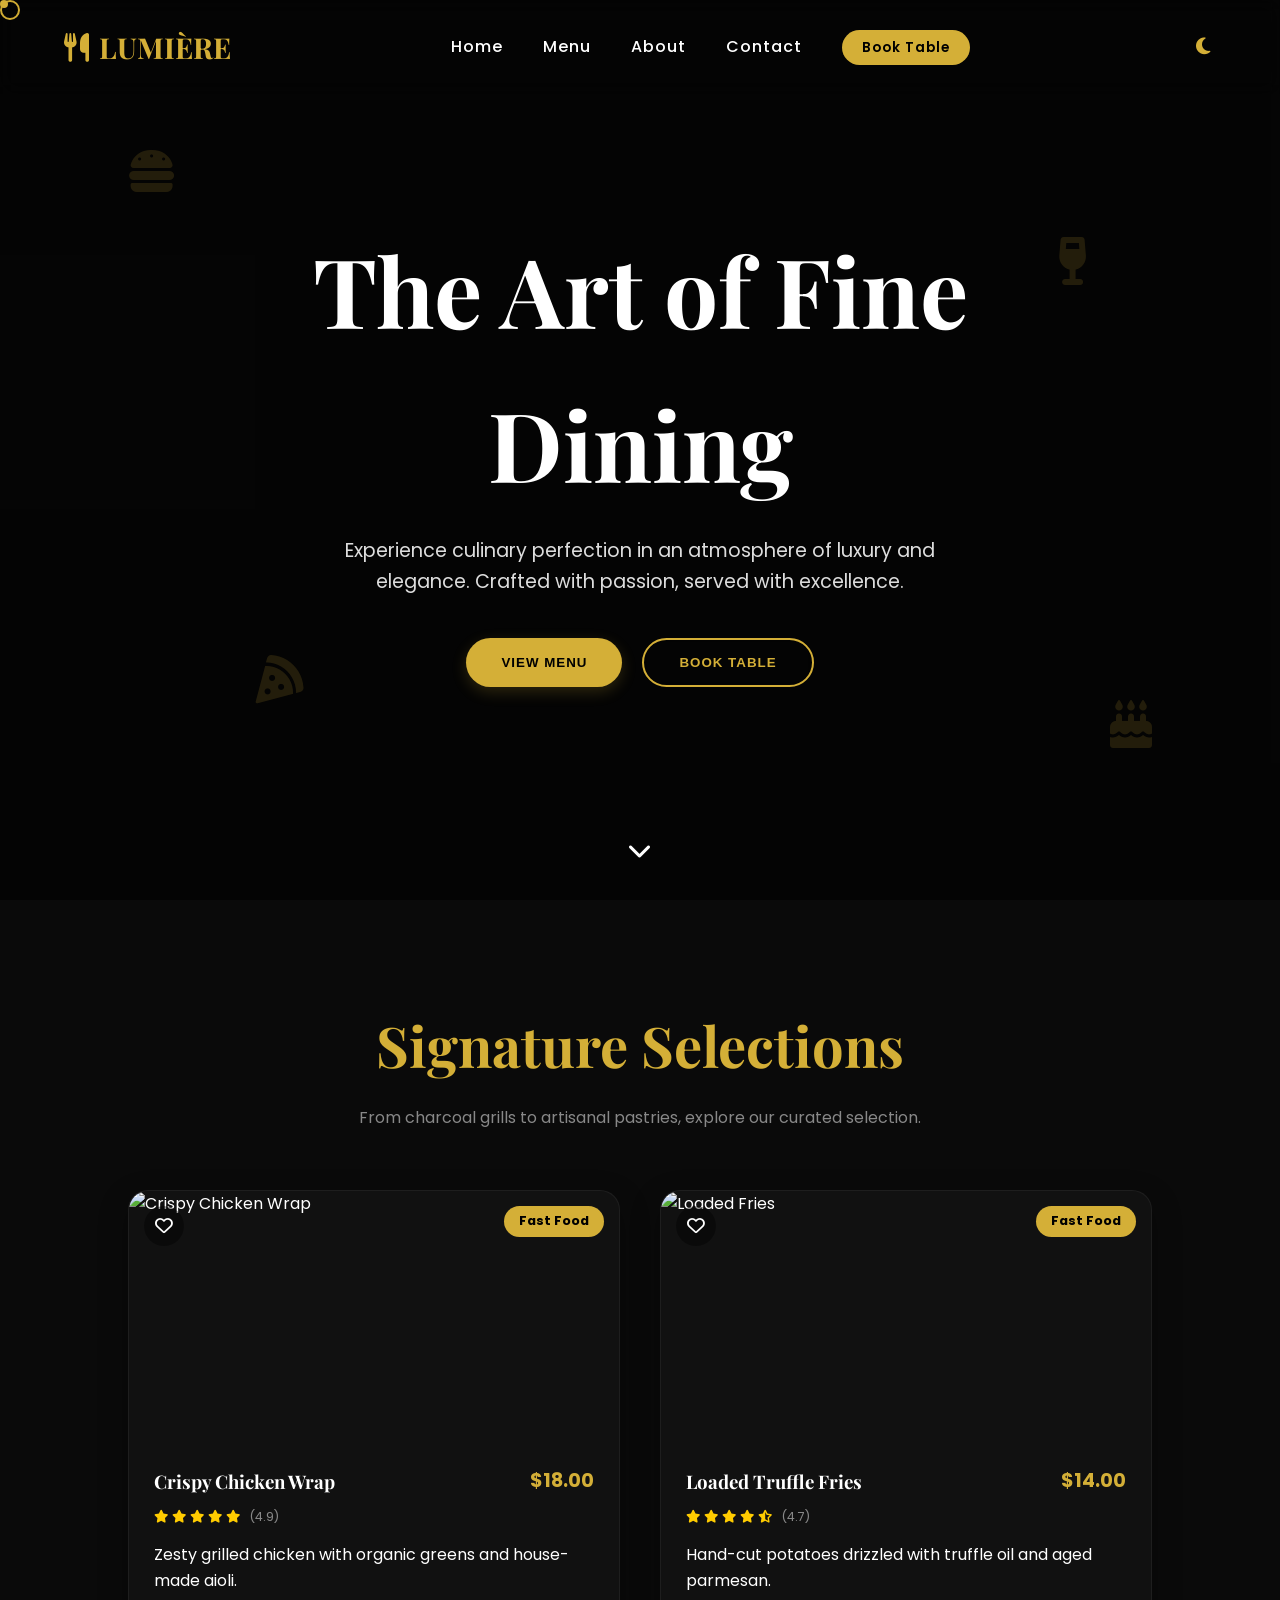
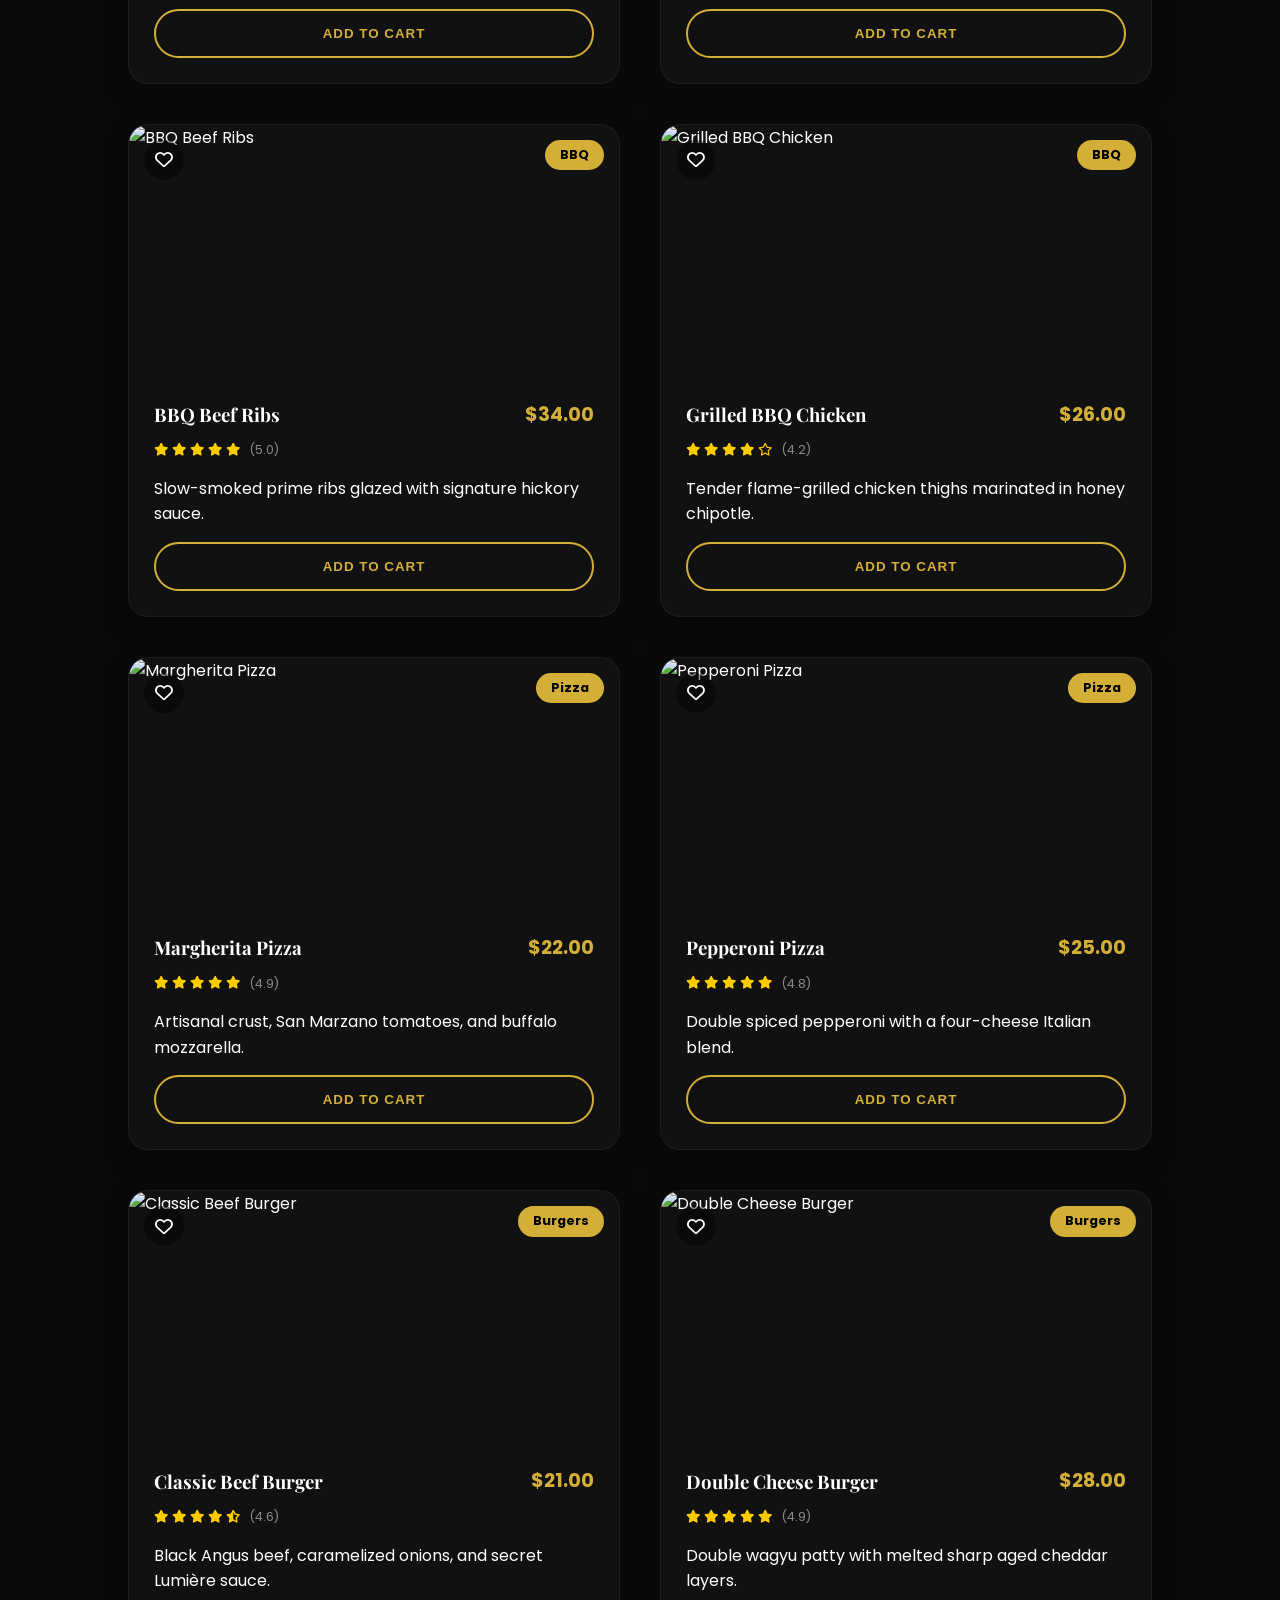
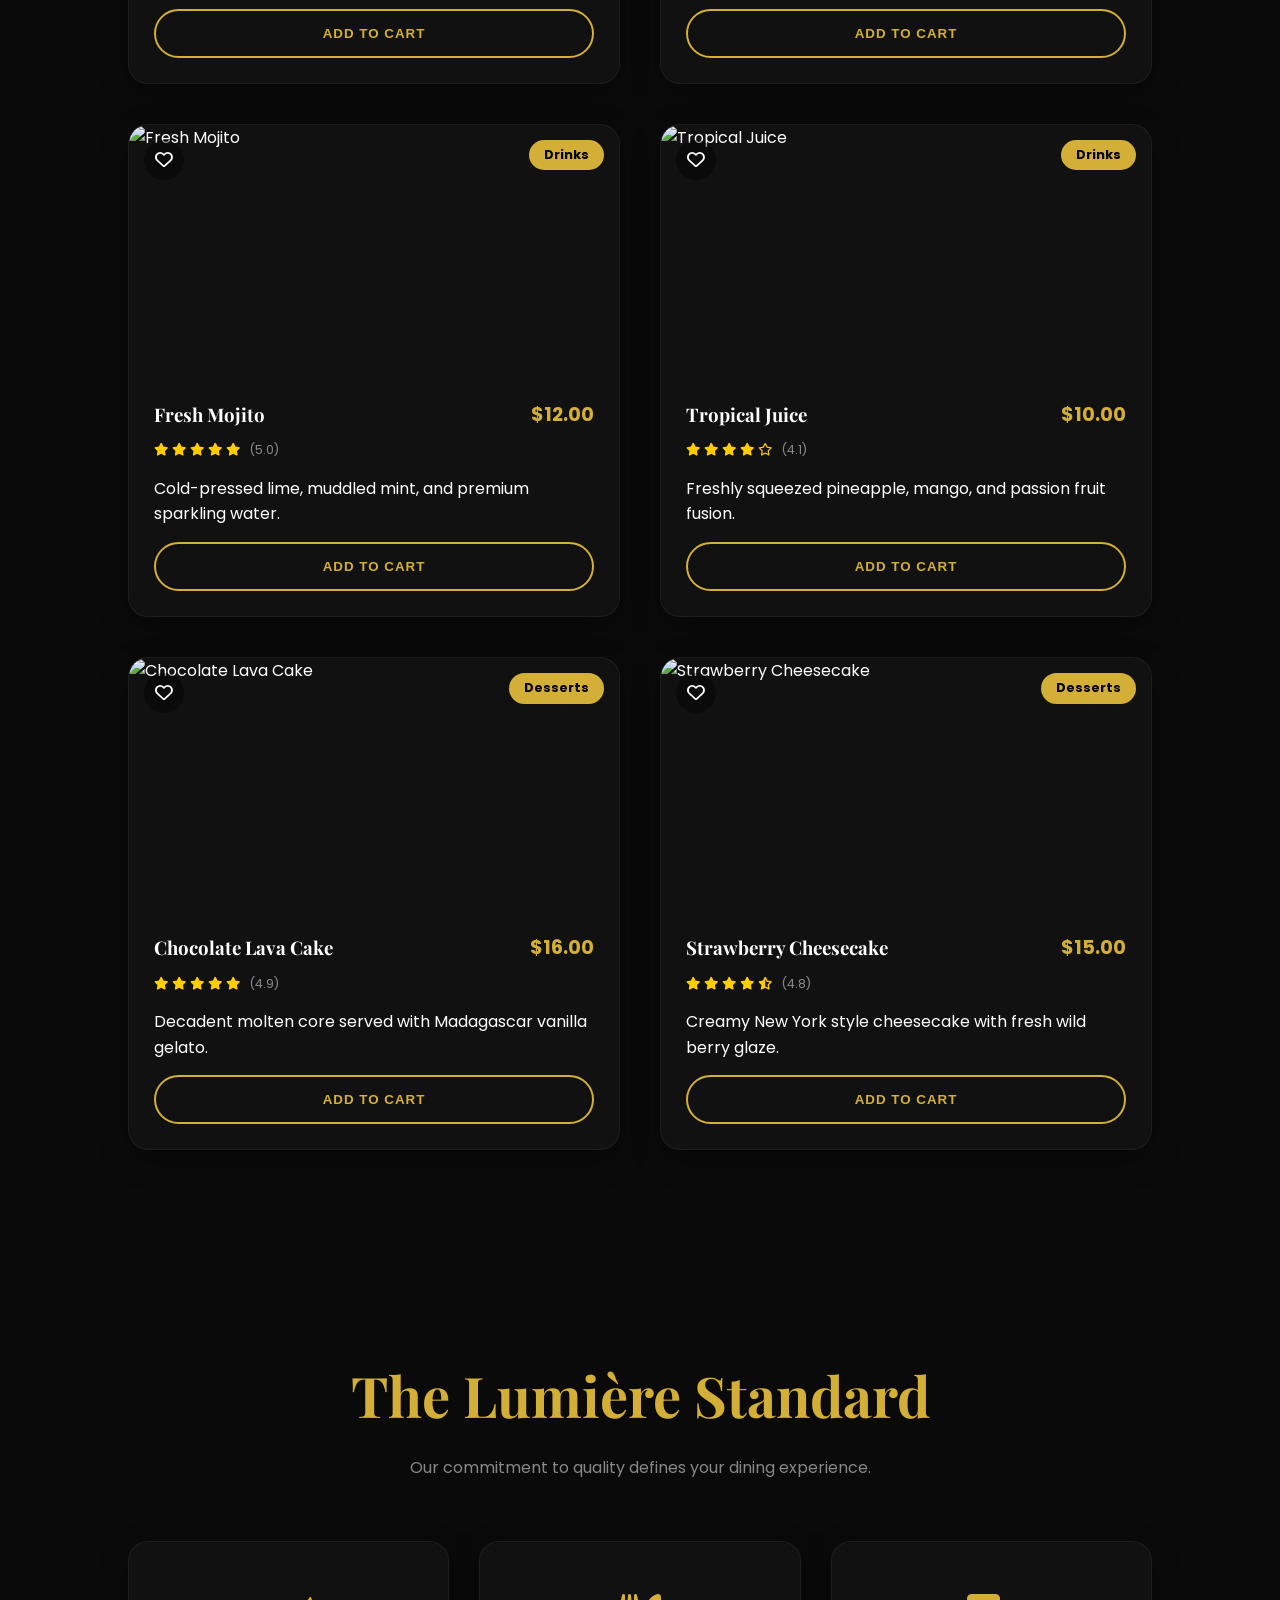
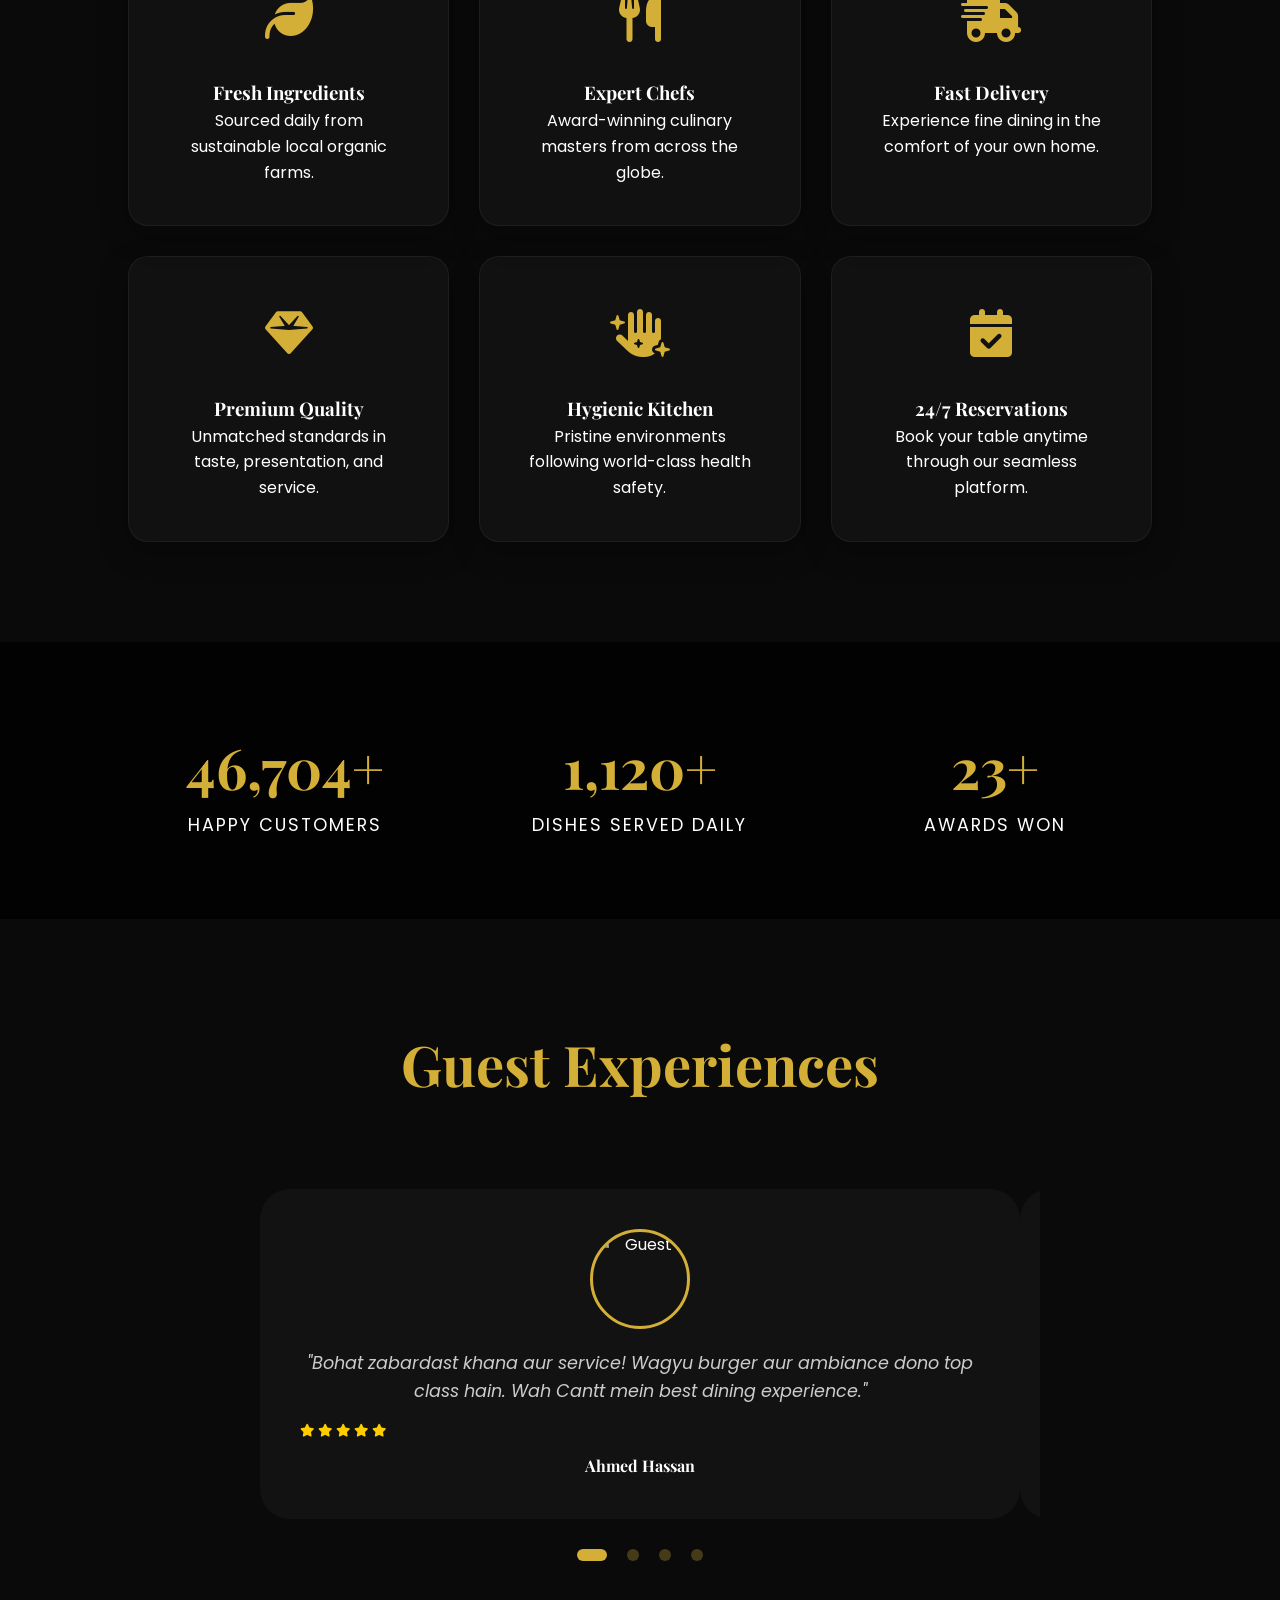
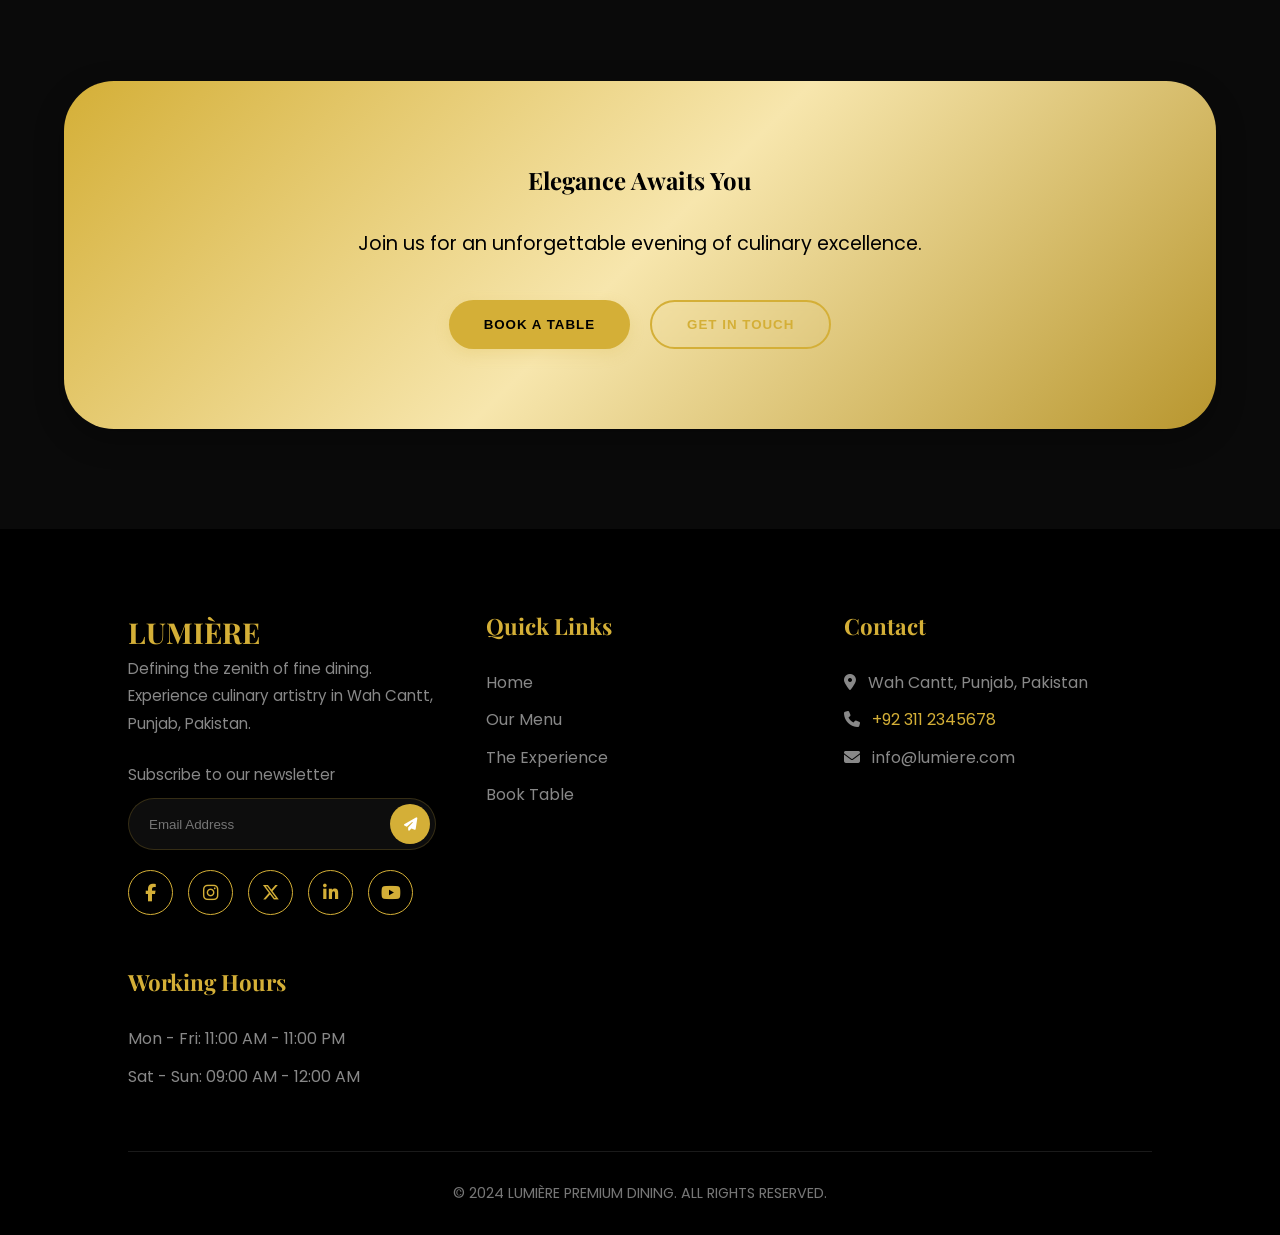
==== index.html @ 3d24f3f5 "Add files via upload" ====
<!DOCTYPE html>
<html lang="en" data-theme="dark">
<head>
    <meta charset="UTF-8">
    <meta name="viewport" content="width=device-width, initial-scale=1.0">
    <meta name="description" content="LUMIÈRE - A World-Class Premium Fine Dining Experience. Luxury atmosphere, expert chefs, and signature dishes.">
    <meta name="keywords" content="fine dining, luxury restaurant, premium food, LUMIÈRE, margherita pizza, wagyu burger">
    <title>LUMIÈRE | Premium Fine Dining</title>
    
    <!-- Google Fonts -->
    <link rel="preconnect" href="https://fonts.googleapis.com">
    <link rel="stylesheet" href="https://cdnjs.cloudflare.com/ajax/libs/font-awesome/6.6.0/css/all.min.css">
    <link rel="preconnect" href="https://fonts.gstatic.com" crossorigin>
    <link href="https://fonts.googleapis.com/css2?family=Playfair+Display:ital,wght@0,400;0,700;1,400&family=Poppins:wght@300;400;500;600;700&display=swap" rel="stylesheet">
    <link rel="stylesheet" href="style.css">
</head>
<body>
    <!-- Loading Screen -->
    <div id="loader">
        <div class="loader-content">
            <div class="loader-logo">LUMIÈRE</div>
        </div>
    </div>

    <!-- Scroll Progress Bar -->
    <div class="progress-bar"></div>

    <!-- Custom Cursor -->
    <div class="cursor"></div>
    <div class="cursor-follower"></div>

    <!-- Navigation -->
    <nav id="navbar">
        <div class="logo">
            <i class="fa-solid fa-utensils"></i>
            LUMIÈRE
        </div>
        <ul class="nav-links">
            <li><a href="#hero">Home</a></li>
            <li><a href="#menu">Menu</a></li>
            <li><a href="#features">About</a></li>
            <li><a href="#contact">Contact</a></li>
            <li><a href="#reservation" class="nav-book-link">Book Table</a></li>
        </ul>
        <div class="nav-actions">
            <button class="theme-toggle" id="theme-btn" aria-label="Toggle theme"><i class="fa-solid fa-moon"></i></button>
            <div class="hamburger" id="hamburger">
                <span></span>
                <span></span>
                <span></span>
            </div>
        </div>
    </nav>

    <!-- Mobile Menu Overlay -->
    <div class="mobile-menu-overlay" id="mobile-menu-overlay"></div>
    <div class="mobile-menu" id="mobile-menu">
        <button class="mobile-menu-close" id="mobile-menu-close" aria-label="Close menu">
            <i class="fa-solid fa-xmark"></i>
        </button>
        <a href="#hero">Home</a>
        <a href="#menu">Menu</a>
        <a href="#features">About</a>
        <a href="#contact">Contact</a>
        <a href="#reservation">Book Table</a>
    </div>

    <!-- Hero Section -->
    <section id="hero">
        <div class="hero-overlay"></div>
        <div class="floating-icon icon-1"><i class="fa-solid fa-burger"></i></div>
        <div class="floating-icon icon-2"><i class="fa-solid fa-wine-glass"></i></div>
        <div class="floating-icon icon-3"><i class="fa-solid fa-pizza-slice"></i></div>
        <div class="floating-icon icon-4"><i class="fa-solid fa-cake-candles"></i></div>

        <div class="hero-content">
            <h1 class="reveal">The Art of Fine Dining</h1>
            <p class="reveal">Experience culinary perfection in an atmosphere of luxury and elegance. Crafted with passion, served with excellence.</p>
            <div class="hero-btns">
                <button class="btn btn-primary" onclick="document.getElementById('menu').scrollIntoView()">View Menu</button>
                <button class="btn btn-outline" onclick="document.getElementById('reservation').scrollIntoView()">Book Table</button>
            </div>
        </div>
        <div class="scroll-indicator"><i class="fa-solid fa-chevron-down"></i></div>
    </section>

    <!-- Featured Dishes Section -->
    <section id="menu">
        <div class="section-header reveal">
            <h2>Signature Selections</h2>
            <p>From charcoal grills to artisanal pastries, explore our curated selection.</p>
        </div>
        
        <div class="menu-grid">
            <div class="dish-card reveal">
                <div class="dish-img-container">
                    <img src="https://images.unsplash.com/photo-1551782450-a2132b4ba21d?auto=format&fit=crop&q=80&w=800" alt="Crispy Chicken Wrap" loading="lazy">
                    <span class="category-badge">Fast Food</span>
                    <div class="fav-icon"><i class="fa-regular fa-heart"></i></div>
                </div>
                <div class="dish-info">
                    <div class="dish-header">
                        <h3>Crispy Chicken Wrap</h3>
                        <span class="dish-price">$18.00</span>
                    </div>
                    <div class="rating"><i class="fa-solid fa-star"></i><i class="fa-solid fa-star"></i><i class="fa-solid fa-star"></i><i class="fa-solid fa-star"></i><i class="fa-solid fa-star"></i> <span>(4.9)</span></div>
                    <p>Zesty grilled chicken with organic greens and house-made aioli.</p>
                    <button class="btn btn-outline w-100 mt-3">Add To Cart</button>
                </div>
            </div>

            <div class="dish-card reveal">
                <div class="dish-img-container">
                    <img src="https://images.unsplash.com/photo-1585109649139-366815a0d713?auto=format&fit=crop&q=80&w=800" alt="Loaded Fries" loading="lazy">
                    <span class="category-badge">Fast Food</span>
                    <div class="fav-icon"><i class="fa-regular fa-heart"></i></div>
                </div>
                <div class="dish-info">
                    <div class="dish-header">
                        <h3>Loaded Truffle Fries</h3>
                        <span class="dish-price">$14.00</span>
                    </div>
                    <div class="rating"><i class="fa-solid fa-star"></i><i class="fa-solid fa-star"></i><i class="fa-solid fa-star"></i><i class="fa-solid fa-star"></i><i class="fa-solid fa-star-half-stroke"></i> <span>(4.7)</span></div>
                    <p>Hand-cut potatoes drizzled with truffle oil and aged parmesan.</p>
                    <button class="btn btn-outline w-100 mt-3">Add To Cart</button>
                </div>
            </div>

            <div class="dish-card reveal">
                <div class="dish-img-container">
                    <img src="https://images.unsplash.com/photo-1544025162-d76694265947?auto=format&fit=crop&q=80&w=800" alt="BBQ Beef Ribs" loading="lazy">
                    <span class="category-badge">BBQ</span>
                    <div class="fav-icon"><i class="fa-regular fa-heart"></i></div>
                </div>
                <div class="dish-info">
                    <div class="dish-header">
                        <h3>BBQ Beef Ribs</h3>
                        <span class="dish-price">$34.00</span>
                    </div>
                    <div class="rating"><i class="fa-solid fa-star"></i><i class="fa-solid fa-star"></i><i class="fa-solid fa-star"></i><i class="fa-solid fa-star"></i><i class="fa-solid fa-star"></i> <span>(5.0)</span></div>
                    <p>Slow-smoked prime ribs glazed with signature hickory sauce.</p>
                    <button class="btn btn-outline w-100 mt-3">Add To Cart</button>
                </div>
            </div>

            <div class="dish-card reveal">
                <div class="dish-img-container">
                    <img src="https://images.unsplash.com/photo-1598515214211-89d3c73ae83b?auto=format&fit=crop&q=80&w=800" alt="Grilled BBQ Chicken" loading="lazy">
                    <span class="category-badge">BBQ</span>
                    <div class="fav-icon"><i class="fa-regular fa-heart"></i></div>
                </div>
                <div class="dish-info">
                    <div class="dish-header">
                        <h3>Grilled BBQ Chicken</h3>
                        <span class="dish-price">$26.00</span>
                    </div>
                    <div class="rating"><i class="fa-solid fa-star"></i><i class="fa-solid fa-star"></i><i class="fa-solid fa-star"></i><i class="fa-solid fa-star"></i><i class="fa-regular fa-star"></i> <span>(4.2)</span></div>
                    <p>Tender flame-grilled chicken thighs marinated in honey chipotle.</p>
                    <button class="btn btn-outline w-100 mt-3">Add To Cart</button>
                </div>
            </div>

            <div class="dish-card reveal">
                <div class="dish-img-container">
                    <img src="https://images.unsplash.com/photo-1604068549290-dea0e4a305ca?auto=format&fit=crop&q=80&w=800" alt="Margherita Pizza" loading="lazy">
                    <span class="category-badge">Pizza</span>
                    <div class="fav-icon"><i class="fa-regular fa-heart"></i></div>
                </div>
                <div class="dish-info">
                    <div class="dish-header">
                        <h3>Margherita Pizza</h3>
                        <span class="dish-price">$22.00</span>
                    </div>
                    <div class="rating"><i class="fa-solid fa-star"></i><i class="fa-solid fa-star"></i><i class="fa-solid fa-star"></i><i class="fa-solid fa-star"></i><i class="fa-solid fa-star"></i> <span>(4.9)</span></div>
                    <p>Artisanal crust, San Marzano tomatoes, and buffalo mozzarella.</p>
                    <button class="btn btn-outline w-100 mt-3">Add To Cart</button>
                </div>
            </div>

            <div class="dish-card reveal">
                <div class="dish-img-container">
                    <img src="https://images.unsplash.com/photo-1628840042765-356cda07504e?auto=format&fit=crop&q=80&w=800" alt="Pepperoni Pizza" loading="lazy">
                    <span class="category-badge">Pizza</span>
                    <div class="fav-icon"><i class="fa-regular fa-heart"></i></div>
                </div>
                <div class="dish-info">
                    <div class="dish-header">
                        <h3>Pepperoni Pizza</h3>
                        <span class="dish-price">$25.00</span>
                    </div>
                    <div class="rating"><i class="fa-solid fa-star"></i><i class="fa-solid fa-star"></i><i class="fa-solid fa-star"></i><i class="fa-solid fa-star"></i><i class="fa-solid fa-star"></i> <span>(4.8)</span></div>
                    <p>Double spiced pepperoni with a four-cheese Italian blend.</p>
                    <button class="btn btn-outline w-100 mt-3">Add To Cart</button>
                </div>
            </div>

            <div class="dish-card reveal">
                <div class="dish-img-container">
                    <img src="https://images.unsplash.com/photo-1568901346375-23c9450c58cd?auto=format&fit=crop&q=80&w=800" alt="Classic Beef Burger" loading="lazy">
                    <span class="category-badge">Burgers</span>
                    <div class="fav-icon"><i class="fa-regular fa-heart"></i></div>
                </div>
                <div class="dish-info">
                    <div class="dish-header">
                        <h3>Classic Beef Burger</h3>
                        <span class="dish-price">$21.00</span>
                    </div>
                    <div class="rating"><i class="fa-solid fa-star"></i><i class="fa-solid fa-star"></i><i class="fa-solid fa-star"></i><i class="fa-solid fa-star"></i><i class="fa-solid fa-star-half-stroke"></i> <span>(4.6)</span></div>
                    <p>Black Angus beef, caramelized onions, and secret Lumière sauce.</p>
                    <button class="btn btn-outline w-100 mt-3">Add To Cart</button>
                </div>
            </div>

            <div class="dish-card reveal">
                <div class="dish-img-container">
                    <img src="https://images.unsplash.com/photo-1550547660-d9450f859349?auto=format&fit=crop&q=80&w=800" alt="Double Cheese Burger" loading="lazy">
                    <span class="category-badge">Burgers</span>
                    <div class="fav-icon"><i class="fa-regular fa-heart"></i></div>
                </div>
                <div class="dish-info">
                    <div class="dish-header">
                        <h3>Double Cheese Burger</h3>
                        <span class="dish-price">$28.00</span>
                    </div>
                    <div class="rating"><i class="fa-solid fa-star"></i><i class="fa-solid fa-star"></i><i class="fa-solid fa-star"></i><i class="fa-solid fa-star"></i><i class="fa-solid fa-star"></i> <span>(4.9)</span></div>
                    <p>Double wagyu patty with melted sharp aged cheddar layers.</p>
                    <button class="btn btn-outline w-100 mt-3">Add To Cart</button>
                </div>
            </div>

            <div class="dish-card reveal">
                <div class="dish-img-container">
                    <img src="https://images.unsplash.com/photo-1551024709-8f23befc6f87?auto=format&fit=crop&q=80&w=800" alt="Fresh Mojito" loading="lazy">
                    <span class="category-badge">Drinks</span>
                    <div class="fav-icon"><i class="fa-regular fa-heart"></i></div>
                </div>
                <div class="dish-info">
                    <div class="dish-header">
                        <h3>Fresh Mojito</h3>
                        <span class="dish-price">$12.00</span>
                    </div>
                    <div class="rating"><i class="fa-solid fa-star"></i><i class="fa-solid fa-star"></i><i class="fa-solid fa-star"></i><i class="fa-solid fa-star"></i><i class="fa-solid fa-star"></i> <span>(5.0)</span></div>
                    <p>Cold-pressed lime, muddled mint, and premium sparkling water.</p>
                    <button class="btn btn-outline w-100 mt-3">Add To Cart</button>
                </div>
            </div>

            <div class="dish-card reveal">
                <div class="dish-img-container">
                    <img src="https://images.unsplash.com/photo-1613478223719-2ab802602423?auto=format&fit=crop&q=80&w=800" alt="Tropical Juice" loading="lazy">
                    <span class="category-badge">Drinks</span>
                    <div class="fav-icon"><i class="fa-regular fa-heart"></i></div>
                </div>
                <div class="dish-info">
                    <div class="dish-header">
                        <h3>Tropical Juice</h3>
                        <span class="dish-price">$10.00</span>
                    </div>
                    <div class="rating"><i class="fa-solid fa-star"></i><i class="fa-solid fa-star"></i><i class="fa-solid fa-star"></i><i class="fa-solid fa-star"></i><i class="fa-regular fa-star"></i> <span>(4.1)</span></div>
                    <p>Freshly squeezed pineapple, mango, and passion fruit fusion.</p>
                    <button class="btn btn-outline w-100 mt-3">Add To Cart</button>
                </div>
            </div>

            <div class="dish-card reveal">
                <div class="dish-img-container">
                    <img src="https://images.unsplash.com/photo-1563805042-7684c019e1cb?auto=format&fit=crop&q=80&w=800" alt="Chocolate Lava Cake" loading="lazy">
                    <span class="category-badge">Desserts</span>
                    <div class="fav-icon"><i class="fa-regular fa-heart"></i></div>
                </div>
                <div class="dish-info">
                    <div class="dish-header">
                        <h3>Chocolate Lava Cake</h3>
                        <span class="dish-price">$16.00</span>
                    </div>
                    <div class="rating"><i class="fa-solid fa-star"></i><i class="fa-solid fa-star"></i><i class="fa-solid fa-star"></i><i class="fa-solid fa-star"></i><i class="fa-solid fa-star"></i> <span>(4.9)</span></div>
                    <p>Decadent molten core served with Madagascar vanilla gelato.</p>
                    <button class="btn btn-outline w-100 mt-3">Add To Cart</button>
                </div>
            </div>

            <div class="dish-card reveal">
                <div class="dish-img-container">
                    <img src="https://images.unsplash.com/photo-1533134242443-d4fd215305ad?auto=format&fit=crop&q=80&w=800" alt="Strawberry Cheesecake" loading="lazy">
                    <span class="category-badge">Desserts</span>
                    <div class="fav-icon"><i class="fa-regular fa-heart"></i></div>
                </div>
                <div class="dish-info">
                    <div class="dish-header">
                        <h3>Strawberry Cheesecake</h3>
                        <span class="dish-price">$15.00</span>
                    </div>
                    <div class="rating"><i class="fa-solid fa-star"></i><i class="fa-solid fa-star"></i><i class="fa-solid fa-star"></i><i class="fa-solid fa-star"></i><i class="fa-solid fa-star-half-stroke"></i> <span>(4.8)</span></div>
                    <p>Creamy New York style cheesecake with fresh wild berry glaze.</p>
                    <button class="btn btn-outline w-100 mt-3">Add To Cart</button>
                </div>
            </div>
        </div>
    </section>

    <!-- Why Choose Us Section -->
    <section id="features">
        <div class="section-header reveal">
            <h2>The Lumière Standard</h2>
            <p>Our commitment to quality defines your dining experience.</p>
        </div>
        <div class="features-grid">
            <div class="feature-card reveal">
                <div class="feature-icon"><i class="fa-solid fa-leaf"></i></div>
                <h3>Fresh Ingredients</h3>
                <p>Sourced daily from sustainable local organic farms.</p>
            </div>
            <div class="feature-card reveal">
                <div class="feature-icon"><i class="fa-solid fa-utensils"></i></div>
                <h3>Expert Chefs</h3>
                <p>Award-winning culinary masters from across the globe.</p>
            </div>
            <div class="feature-card reveal">
                <div class="feature-icon"><i class="fa-solid fa-truck-fast"></i></div>
                <h3>Fast Delivery</h3>
                <p>Experience fine dining in the comfort of your own home.</p>
            </div>
            <div class="feature-card reveal">
                <div class="feature-icon"><i class="fa-solid fa-gem"></i></div>
                <h3>Premium Quality</h3>
                <p>Unmatched standards in taste, presentation, and service.</p>
            </div>
            <div class="feature-card reveal">
                <div class="feature-icon"><i class="fa-solid fa-hand-sparkles"></i></div>
                <h3>Hygienic Kitchen</h3>
                <p>Pristine environments following world-class health safety.</p>
            </div>
            <div class="feature-card reveal">
                <div class="feature-icon"><i class="fa-solid fa-calendar-check"></i></div>
                <h3>24/7 Reservations</h3>
                <p>Book your table anytime through our seamless platform.</p>
            </div>
        </div>
    </section>

    <!-- Statistics Section -->
    <section id="stats" class="reveal">
        <div class="stat-item">
            <h3 class="counter" data-target="50000" data-suffix="+">0</h3>
            <p>Happy Customers</p>
        </div>
        <div class="stat-item">
            <h3 class="counter" data-target="1200" data-suffix="+">0</h3>
            <p>Dishes Served Daily</p>
        </div>
        <div class="stat-item">
            <h3 class="counter" data-target="25" data-suffix="+">0</h3>
            <p>Awards Won</p>
        </div>
    </section>

    <!-- Testimonials Section -->
    <section id="testimonials">
        <div class="section-header reveal">
            <h2>Guest Experiences</h2>
        </div>
        <div class="testimonial-container reveal-scale">
            <div class="testimonial-slider" id="slider">
                <div class="testimonial-card">
                    <img src="https://images.unsplash.com/photo-1507003211169-0a1dd7228f2d?q=80&w=1974" class="customer-img" alt="Guest">
                    <p>"Bohat zabardast khana aur service! Wagyu burger aur ambiance dono top class hain. Wah Cantt mein best dining experience."</p>
                    <div class="rating"><i class="fa-solid fa-star"></i><i class="fa-solid fa-star"></i><i class="fa-solid fa-star"></i><i class="fa-solid fa-star"></i><i class="fa-solid fa-star"></i></div>
                    <h4>Ahmed Hassan</h4>
                </div>
                <div class="testimonial-card">
                    <img src="https://images.unsplash.com/photo-1494790108377-be9c29b29330?q=80&w=1974" class="customer-img" alt="Guest">
                    <p>"Lumière ki atmosphere bohat premium hai. Family ke saath dinner kiya aur sab ne enjoy kiya. Highly recommended!"</p>
                    <div class="rating"><i class="fa-solid fa-star"></i><i class="fa-solid fa-star"></i><i class="fa-solid fa-star"></i><i class="fa-solid fa-star"></i><i class="fa-solid fa-star"></i></div>
                    <h4>Fatima Khan</h4>
                </div>
                <div class="testimonial-card">
                    <img src="https://images.unsplash.com/photo-1500648767791-00dcc994a43e?q=80&w=1974" class="customer-img" alt="Guest">
                    <p>"Margherita pizza ka taste amazing tha. Fresh ingredients aur presentation dono perfect. Punjab ki best restaurant!"</p>
                    <div class="rating"><i class="fa-solid fa-star"></i><i class="fa-solid fa-star"></i><i class="fa-solid fa-star"></i><i class="fa-solid fa-star"></i><i class="fa-solid fa-star"></i></div>
                    <h4>Usman Ali</h4>
                </div>
                <div class="testimonial-card">
                    <img src="https://images.unsplash.com/photo-1534528741775-53994a69daeb?q=80&w=1974" class="customer-img" alt="Guest">
                    <p>"Chocolate Lava Cake must try hai! Staff bohat cooperative hai. Special occasions ke liye ideal place in Wah Cantt."</p>
                    <div class="rating"><i class="fa-solid fa-star"></i><i class="fa-solid fa-star"></i><i class="fa-solid fa-star"></i><i class="fa-solid fa-star"></i><i class="fa-solid fa-star"></i></div>
                    <h4>Ayesha Malik</h4>
                </div>
            </div>
            <div class="testimonial-controls">
                <span class="dot active" data-index="0"></span>
                <span class="dot" data-index="1"></span>
                <span class="dot" data-index="2"></span>
                <span class="dot" data-index="3"></span>
            </div>
        </div>
    </section>

    <!-- Reservation CTA -->
    <section id="reservation" class="reveal">
        <h2>Elegance Awaits You</h2>
        <p style="margin-bottom: 40px; font-size: 1.2rem;">Join us for an unforgettable evening of culinary excellence.</p>
        <div style="display: flex; gap: 20px; justify-content: center; flex-wrap: wrap;">
            <button class="btn btn-primary">Book A Table</button>
            <button class="btn btn-outline">Get In Touch</button>
        </div>
    </section>

    <!-- Footer -->
    <footer id="contact">
        <div class="footer-grid">
            <div class="footer-about">
                <div class="logo">LUMIÈRE</div>
                <p>Defining the zenith of fine dining. Experience culinary artistry in Wah Cantt, Punjab, Pakistan.</p>
                <div class="newsletter-ui mt-4">
                    <p class="small">Subscribe to our newsletter</p>
                    <div class="newsletter-input">
                        <input type="email" placeholder="Email Address">
                        <button aria-label="Subscribe"><i class="fa-solid fa-paper-plane"></i></button>
                    </div>
                </div>
                <div class="social-links">
                    <a href="#" aria-label="Facebook"><i class="fa-brands fa-facebook-f"></i></a>
                    <a href="#" aria-label="Instagram"><i class="fa-brands fa-instagram"></i></a>
                    <a href="#" aria-label="X (formerly Twitter)"><i class="fa-brands fa-x-twitter"></i></a>
                    <a href="#" aria-label="LinkedIn"><i class="fa-brands fa-linkedin-in"></i></a>
                    <a href="#" aria-label="YouTube"><i class="fa-brands fa-youtube"></i></a>
                </div>
            </div>
            <div class="footer-links">
                <h4>Quick Links</h4>
                <ul>
                    <li><a href="#hero">Home</a></li>
                    <li><a href="#menu">Our Menu</a></li>
                    <li><a href="#features">The Experience</a></li>
                    <li><a href="#reservation">Book Table</a></li>
                </ul>
            </div>
            <div class="footer-links">
                <h4>Contact</h4>
                <ul>
                    <li><i class="fa-solid fa-location-dot me-2"></i> Wah Cantt, Punjab, Pakistan</li>
                    <li><i class="fa-solid fa-phone me-2"></i> <a href="tel:+923112345678">+92 311 2345678</a></li>
                    <li><i class="fa-solid fa-envelope me-2"></i> info@lumiere.com</li>
                </ul>
            </div>
            <div class="footer-links">
                <h4>Working Hours</h4>
                <ul>
                    <li>Mon - Fri: 11:00 AM - 11:00 PM</li>
                    <li>Sat - Sun: 09:00 AM - 12:00 AM</li>
                </ul>
            </div>
        </div>
        <div class="copyright">
            &copy; 2024 LUMIÈRE PREMIUM DINING. ALL RIGHTS RESERVED.
        </div>
    </footer>

    <!-- Back to Top Button -->
    <div id="backToTop">↑</div>

    <script src="script.js"></script>
</body>
</html>
---- style.css ----
:root,
[data-theme="dark"] {
    --primary: #D4AF37;
    --primary-hover: #b8962e;
    --bg-dark: #0a0a0a;
    --bg-light: #ffffff;
    --card-dark: rgba(255, 255, 255, 0.03);
    --card-light: rgba(0, 0, 0, 0.05);
    --text-dark: #ffffff;
    --text-light: #1a1a1a;
    --text-secondary: #888888;
    --text-muted: #cccccc;
    --text-hero-sub: #dddddd;
    --glass-bg: rgba(10, 10, 10, 0.85);
    --nav-border: rgba(212, 175, 55, 0.2);
    --card-border: rgba(255, 255, 255, 0.05);
    --loader-bg: #000000;
    --footer-bg: #000000;
    --footer-text: #888888;
    --stats-overlay: rgba(0, 0, 0, 0.82);
    --fav-bg: rgba(0, 0, 0, 0.4);
    --newsletter-bg: rgba(255, 255, 255, 0.05);
    --input-text: #ffffff;
    --copyright-border: rgba(255, 255, 255, 0.1);
    --copyright-text: #777777;
    --dot-inactive: rgba(212, 175, 55, 0.3);
    --shadow-color: rgba(0, 0, 0, 0.3);
    --card-hover-shadow: rgba(0, 0, 0, 0.4);
    --mobile-overlay: rgba(0, 0, 0, 0.6);
    --hero-overlay: rgba(0, 0, 0, 0.55);
    --transition: all 0.4s cubic-bezier(0.4, 0, 0.2, 1);
    --gold-gradient: linear-gradient(135deg, #D4AF37 0%, #f7e6ad 50%, #b8962e 100%);
    --shadow: 0 10px 30px var(--shadow-color);
    --gold-shadow: 0 5px 15px rgba(212, 175, 55, 0.2);
}

[data-theme="light"] {
    --bg-dark: #f8f9fa;
    --text-dark: #1a1a1a;
    --text-secondary: #666666;
    --text-muted: #555555;
    --text-hero-sub: #eeeeee;
    --card-dark: rgba(0, 0, 0, 0.04);
    --glass-bg: rgba(248, 249, 250, 0.92);
    --nav-border: rgba(212, 175, 55, 0.35);
    --card-border: rgba(0, 0, 0, 0.08);
    --loader-bg: #f8f9fa;
    --footer-bg: #1a1a1a;
    --footer-text: #aaaaaa;
    --stats-overlay: rgba(248, 249, 250, 0.88);
    --fav-bg: rgba(255, 255, 255, 0.75);
    --newsletter-bg: rgba(0, 0, 0, 0.05);
    --input-text: #1a1a1a;
    --copyright-border: rgba(255, 255, 255, 0.12);
    --copyright-text: #999999;
    --dot-inactive: rgba(212, 175, 55, 0.4);
    --shadow-color: rgba(0, 0, 0, 0.08);
    --card-hover-shadow: rgba(0, 0, 0, 0.15);
    --mobile-overlay: rgba(0, 0, 0, 0.45);
    --hero-overlay: rgba(0, 0, 0, 0.5);
}

html {
    color-scheme: dark;
}

html[data-theme="light"] {
    color-scheme: light;
}

* {
    margin: 0;
    padding: 0;
    box-sizing: border-box;
    scroll-behavior: smooth;
}

.dish-card,
.feature-card,
.testimonial-card,
.mobile-menu,
nav,
footer {
    transition: background-color 0.5s ease, color 0.5s ease, border-color 0.5s ease;
}

body {
    font-family: 'Poppins', sans-serif;
    background-color: var(--bg-dark);
    color: var(--text-dark);
    overflow-x: hidden;
    line-height: 1.6;
    transition: background-color 0.5s ease, color 0.5s ease;
}

h1, h2, h3, h4, .logo {
    font-family: 'Playfair Display', serif;
}

ul { list-style: none; }
a { text-decoration: none; color: inherit; }
img { max-width: 100%; display: block; border-radius: 8px; }

/* Custom Cursor */
.cursor { width: 20px; height: 20px; border: 2px solid var(--primary); border-radius: 50%; position: fixed; pointer-events: none; z-index: 9999; transition: transform 0.1s ease; mix-blend-mode: difference; }
.cursor-follower { width: 8px; height: 8px; background: var(--primary); border-radius: 50%; position: fixed; pointer-events: none; z-index: 9999; transition: transform 0.15s ease; }

/* Loader */
#loader { position: fixed; inset: 0; background: var(--loader-bg); z-index: 10000; display: flex; justify-content: center; align-items: center; transition: opacity 0.8s ease, background-color 0.5s ease; }
.loader-logo { font-size: 3rem; color: var(--primary); font-weight: bold; letter-spacing: 5px; animation: pulse 2s infinite; }
@keyframes pulse { 0% { opacity: 0.5; transform: scale(0.95); } 50% { opacity: 1; transform: scale(1); } 100% { opacity: 0.5; transform: scale(0.95); } }

.progress-bar { position: fixed; top: 0; left: 0; height: 4px; background: var(--gold-gradient); z-index: 1001; width: 0%; }

/* Navbar */
nav { position: fixed; top: 0; width: 100%; padding: 1.5rem 5%; z-index: 1000; display: flex; justify-content: space-between; align-items: center; transition: var(--transition); backdrop-filter: blur(10px); background: transparent; }
nav.sticky { padding: 1rem 5%; background: var(--glass-bg); border-bottom: 1px solid var(--nav-border); }
.logo { font-size: 1.8rem; font-weight: 700; color: var(--primary); display: flex; align-items: center; gap: 10px; }
.nav-links { display: flex; gap: 2.5rem; }
.nav-links a { font-weight: 500; letter-spacing: 1px; position: relative; padding: 5px 0; }
.nav-links a::after { content: ''; position: absolute; bottom: 0; left: 0; width: 0; height: 2px; background: var(--primary); transition: var(--transition); }
.nav-links a:hover::after { width: 100%; }
.nav-actions { display: flex; align-items: center; gap: 20px; }
.theme-toggle { cursor: pointer; font-size: 1.2rem; color: var(--primary); background: none; border: none; padding: 6px; display: flex; align-items: center; justify-content: center; transition: var(--transition); }
.theme-toggle:hover { transform: scale(1.15); }
.nav-book-link { 
    background: var(--primary); 
    color: #000 !important; 
    padding: 8px 20px !important; 
    border-radius: 50px; 
    font-size: 0.85rem !important; 
    font-weight: 600 !important;
    transition: var(--transition);
}
.nav-book-link::after { display: none !important; }
.nav-book-link:hover { 
    transform: translateY(-2px);
    box-shadow: var(--gold-shadow);
}

/* Hamburger */
.hamburger { display: none; cursor: pointer; flex-direction: column; gap: 6px; z-index: 1005; }
.hamburger span { 
    width: 28px; 
    height: 2px; 
    background: var(--primary); 
    transition: var(--transition); 
    transform-origin: center;
}
.hamburger.active span:nth-child(1) { transform: translateY(8px) rotate(45deg); }
.hamburger.active span:nth-child(2) { opacity: 0; transform: translateX(-10px); }
.hamburger.active span:nth-child(3) { transform: translateY(-8px) rotate(-45deg); }

/* Mobile Menu */
.mobile-menu-overlay { position: fixed; inset: 0; background: var(--mobile-overlay); z-index: 1000; opacity: 0; visibility: hidden; transition: opacity 0.4s ease, visibility 0.4s ease; backdrop-filter: blur(4px); }
.mobile-menu-overlay.active { opacity: 1; visibility: visible; }
.mobile-menu { position: fixed; top: 0; right: -100%; width: min(320px, 85vw); max-width: 100%; height: 100vh; height: 100dvh; background: var(--bg-dark); z-index: 1002; padding: 90px 32px 40px; transition: right 0.45s cubic-bezier(0.4, 0, 0.2, 1); display: flex; flex-direction: column; gap: 24px; border-left: 1px solid var(--nav-border); box-shadow: -10px 0 40px var(--shadow-color); overflow-y: auto; }
.mobile-menu.active { right: 0; }
.mobile-menu a { font-size: 1.35rem; font-weight: 600; color: var(--text-dark); padding: 8px 0; transition: var(--transition); }
.mobile-menu a:hover { color: var(--primary); padding-left: 8px; }
.mobile-menu-close { position: absolute; top: 24px; right: 24px; width: 44px; height: 44px; border: 2px solid var(--primary); background: transparent; color: var(--primary); border-radius: 50%; cursor: pointer; display: flex; align-items: center; justify-content: center; font-size: 1.25rem; transition: var(--transition); z-index: 1003; }
.mobile-menu-close:hover { background: var(--primary); color: #000; transform: rotate(90deg); }

/* Hero */
#hero { min-height: 100vh; min-height: 100dvh; height: 100vh; height: 100dvh; display: flex; align-items: center; justify-content: center; text-align: center; position: relative; overflow: hidden; background: url('https://images.unsplash.com/photo-1414235077428-338989a2e8c0?q=80&w=2070') center/cover no-repeat; }
.hero-overlay { position: absolute; inset: 0; background: var(--hero-overlay); z-index: 1; transition: background 0.5s ease; }
.hero-content { z-index: 2; padding: 0 20px; width: 100%; max-width: 900px; }
.hero-content h1 { font-size: clamp(2.2rem, 8vw, 6rem); margin-bottom: 1rem; color: #fff; }
.hero-content p { font-size: clamp(1rem, 2.5vw, 1.2rem); color: var(--text-hero-sub); max-width: 600px; margin: 0 auto 2.5rem; }
.hero-btns { display: flex; gap: 20px; justify-content: center; flex-wrap: wrap; }

/* Buttons */
.btn { padding: 15px 35px; border-radius: 50px; font-weight: 600; text-transform: uppercase; letter-spacing: 1px; transition: var(--transition); position: relative; overflow: hidden; display: inline-block; border: none; cursor: pointer; }
.btn-primary { background: var(--primary); color: #000; box-shadow: var(--gold-shadow); }
.btn-outline { background: transparent; border: 2px solid var(--primary); color: var(--primary); backdrop-filter: blur(5px); }
.btn:hover { transform: translateY(-5px); box-shadow: 0 10px 20px rgba(212, 175, 55, 0.3); }
.btn-ripple { position: absolute; background: rgba(255, 255, 255, 0.3); border-radius: 50%; transform: scale(0); animation: ripple 0.6s linear; }
@keyframes ripple { to { transform: scale(4); opacity: 0; } }

.scroll-indicator { position: absolute; bottom: 30px; left: 50%; transform: translateX(-50%); animation: bounce 2s infinite; z-index: 2; color: #fff; font-size: 1.5rem; }
@keyframes bounce { 0%, 20%, 50%, 80%, 100% {transform: translateY(0) translateX(-50%);} 40% {transform: translateY(-10px) translateX(-50%);} 60% {transform: translateY(-5px) translateX(-50%);} }

.floating-icon { position: absolute; color: rgba(212, 175, 55, 0.15); font-size: clamp(1.5rem, 5vw, 3rem); z-index: 1; pointer-events: none; }
.icon-1 { top: 15%; left: 10%; animation: float 8s infinite ease-in-out; }
.icon-2 { top: 25%; right: 15%; animation: float 10s infinite ease-in-out reverse; }
.icon-3 { bottom: 20%; left: 20%; animation: float 12s infinite ease-in-out 1s; }
.icon-4 { bottom: 15%; right: 10%; animation: float 9s infinite ease-in-out 0.5s; }

@keyframes float { 0% { transform: translate(0, 0) rotate(0deg); } 33% { transform: translate(15px, -20px) rotate(5deg); } 66% { transform: translate(-10px, 15px) rotate(-5deg); } 100% { transform: translate(0, 0) rotate(0deg); } }

/* Section Styling */
section { padding: 100px 10%; }
.section-header { text-align: center; margin-bottom: 60px; }
.section-header h2 { font-size: clamp(2rem, 5vw, 3.5rem); color: var(--primary); margin-bottom: 15px; }
.section-header p { max-width: 600px; margin: 0 auto; color: var(--text-secondary); }

.w-100 { width: 100%; }
.mt-3 { margin-top: 1rem; }
.mt-4 { margin-top: 1.5rem; }
.me-2 { margin-right: 0.5rem; }
.small { font-size: 0.85rem; }

/* Menu Grid */
.menu-grid { display: grid; grid-template-columns: repeat(auto-fit, minmax(320px, 1fr)); gap: 40px; }
.dish-card { background: var(--card-dark); border-radius: 20px; overflow: hidden; border: 1px solid var(--card-border); transition: var(--transition); position: relative; box-shadow: var(--shadow); display: flex; flex-direction: column; }
.dish-card:hover { transform: translateY(-10px); border-color: var(--primary); box-shadow: 0 20px 40px var(--card-hover-shadow); }
.dish-img-container { height: 250px; overflow: hidden; position: relative; }
.dish-card img { width: 100%; height: 100%; object-fit: cover; transition: 0.6s ease; }
.dish-card:hover img { transform: scale(1.1); }
.category-badge { position: absolute; top: 15px; right: 15px; background: var(--primary); color: #000; padding: 5px 15px; border-radius: 20px; font-size: 0.8rem; font-weight: 700; z-index: 2; }
.dish-info { padding: 25px; flex-grow: 1; display: flex; flex-direction: column; }
.dish-header { display: flex; justify-content: space-between; align-items: center; margin-bottom: 10px; }
.dish-price { color: var(--primary); font-weight: 700; font-size: 1.2rem; }
.rating { color: #ffcc00; font-size: 0.8rem; margin-bottom: 15px; display: flex; align-items: center; gap: 4px; }
.rating span { color: var(--text-secondary); margin-left: 5px; }
.dish-info p { flex-grow: 1; margin-bottom: 15px; }
.dish-info .btn { margin-top: auto; }

/* Favorites Icon */
.fav-icon { position: absolute; top: 15px; left: 15px; color: #fff; background: var(--fav-bg); width: 40px; height: 40px; display: flex; align-items: center; justify-content: center; border-radius: 50%; cursor: pointer; transition: 0.3s; z-index: 5; border: 2px solid transparent; }
.fav-icon i { color: #fff; font-size: 1.1rem; transition: color 0.3s ease, transform 0.3s ease; }
.fav-icon:hover { transform: scale(1.1); }
.fav-icon:hover i { color: #ff6b7a; }
.fav-icon.favorited { background: rgba(255, 71, 87, 0.2); border-color: #ff4757; animation: heartPop 0.45s ease; }
.fav-icon.favorited i { color: #ff4757 !important; }
@keyframes heartPop { 0% { transform: scale(1); } 40% { transform: scale(1.3); } 100% { transform: scale(1); } }

/* Features */
.features-grid { display: grid; grid-template-columns: repeat(auto-fit, minmax(250px, 1fr)); gap: 30px; }
.feature-card { padding: 40px; background: var(--card-dark); border-radius: 20px; text-align: center; transition: var(--transition); border: 1px solid var(--card-border); box-shadow: var(--shadow); }
.feature-card:hover { background: var(--primary); transform: translateY(-10px); }
.feature-card:hover * { color: #000 !important; }
.feature-icon { font-size: 3rem; color: var(--primary); margin-bottom: 20px; }
.feature-card:hover .feature-icon { transform: scale(1.1) rotate(5deg); }

/* Stats */
#stats { background: linear-gradient(var(--stats-overlay), var(--stats-overlay)), url('https://images.unsplash.com/photo-1414235077428-338989a2e8c0?q=80&w=2070') center/cover fixed; display: grid; grid-template-columns: repeat(auto-fit, minmax(180px, 1fr)); gap: 40px; text-align: center; color: var(--text-dark); padding: 80px 10%; }
[data-theme="light"] #stats { color: #1a1a1a; }
.stat-item h3 { font-size: clamp(2.2rem, 6vw, 3.5rem); color: var(--primary); font-variant-numeric: tabular-nums; }
.stat-item p { font-size: clamp(0.85rem, 2vw, 1.1rem); text-transform: uppercase; letter-spacing: 2px; color: var(--text-dark); }
[data-theme="dark"] .stat-item p { color: #fff; }
[data-theme="light"] .stat-item p { color: #1a1a1a; }

/* Testimonials */
.testimonial-container { max-width: 800px; margin: 0 auto; position: relative; overflow: hidden; padding: 20px; }
.testimonial-slider { display: flex; transition: transform 0.6s ease-in-out; }
.testimonial-card { min-width: 100%; padding: 40px; background: var(--card-dark); border-radius: 30px; text-align: center; }
.customer-img { width: 100px; height: 100px; border-radius: 50%; margin: 0 auto 20px; border: 3px solid var(--primary); object-fit: cover; }
.testimonial-card p { font-style: italic; font-size: clamp(1rem, 2.5vw, 1.1rem); color: var(--text-muted); margin-bottom: 20px; }
.testimonial-controls { display: flex; justify-content: center; gap: 20px; margin-top: 30px; }
.dot { width: 12px; height: 12px; border-radius: 50%; background: var(--dot-inactive); cursor: pointer; transition: var(--transition); }
.dot.active { background: var(--primary); width: 30px; border-radius: 10px; }

/* Reservation */
#reservation { background: var(--gold-gradient); color: #000; border-radius: 50px; margin: 0 5% 100px; text-align: center; padding: 80px 40px; box-shadow: var(--shadow); position: relative; }
#reservation h2 { color: #000; margin-bottom: 30px; }

/* Footer */
footer { background: var(--footer-bg); padding: 80px 10% 30px; color: #fff; transition: background-color 0.5s ease; }
.footer-grid { display: grid; grid-template-columns: repeat(auto-fit, minmax(220px, 1fr)); gap: 50px; margin-bottom: 50px; }
.footer-about p { color: var(--footer-text); font-size: 0.95rem; line-height: 1.8; }
.newsletter-input { display: flex; background: var(--newsletter-bg); border-radius: 50px; padding: 5px; margin-top: 10px; border: 1px solid var(--nav-border); }
.newsletter-input input { background: transparent; border: none; padding: 10px 15px; color: #fff; flex: 1; outline: none; min-width: 0; }
[data-theme="light"] footer .newsletter-input input { color: #fff; }
.newsletter-input button { background: var(--primary); border: none; width: 40px; height: 40px; border-radius: 50%; cursor: pointer; transition: 0.3s; }
.newsletter-input button:hover { transform: scale(1.1); }

.social-links { display: flex; gap: 15px; margin-top: 20px; }
.social-links a { 
    width: 45px; 
    height: 45px; 
    border: 1.5px solid var(--primary); 
    border-radius: 50%; 
    display: flex; 
    align-items: center; 
    justify-content: center; 
    transition: var(--transition);
    color: var(--primary);
    font-size: 1.1rem;
}
.social-links a:hover { 
    background: var(--primary); 
    color: #000; 
    transform: translateY(-8px) scale(1.1) rotate(15deg);
    box-shadow: 0 10px 20px rgba(212, 175, 55, 0.6);
    border-color: transparent;
}
.footer-links h4 { color: var(--primary); margin-bottom: 25px; font-size: 1.4rem; }
.footer-links ul li { margin-bottom: 12px; }
.footer-links ul li a { color: var(--footer-text); transition: 0.3s; }
.footer-links ul li a:hover { color: var(--primary); padding-left: 5px; }
.footer-links ul li { color: var(--footer-text); }
.footer-links ul li a[href^="tel"] { color: var(--primary); }
.footer-links ul li a[href^="tel"]:hover { padding-left: 0; }
.copyright { text-align: center; padding-top: 30px; border-top: 1px solid var(--copyright-border); color: var(--copyright-text); font-size: 0.9rem; }

/* Back to Top */
#backToTop { position: fixed; bottom: 30px; right: 30px; background: var(--primary); width: 50px; height: 50px; border-radius: 50%; display: none; align-items: center; justify-content: center; color: #000; cursor: pointer; z-index: 999; box-shadow: 0 5px 15px rgba(0,0,0,0.5); transition: 0.3s; }
#backToTop:hover { transform: scale(1.1); }

/* Reveal Animations */
.reveal { opacity: 0; transform: translateY(40px); transition: opacity 0.9s ease, transform 0.9s ease; }
.reveal-left { opacity: 0; transform: translateX(-60px); transition: opacity 0.9s ease, transform 0.9s ease; }
.reveal-right { opacity: 0; transform: translateX(60px); transition: opacity 0.9s ease, transform 0.9s ease; }
.reveal-scale { opacity: 0; transform: scale(0.85); transition: opacity 0.9s ease, transform 0.9s ease; }
.reveal.active,
.reveal-left.active,
.reveal-right.active,
.reveal-scale.active { opacity: 1; transform: translate(0) scale(1); }

.menu-grid .dish-card.reveal:nth-child(6n+1) { transition-delay: 0s; }
.menu-grid .dish-card.reveal:nth-child(6n+2) { transition-delay: 0.08s; }
.menu-grid .dish-card.reveal:nth-child(6n+3) { transition-delay: 0.16s; }
.menu-grid .dish-card.reveal:nth-child(6n+4) { transition-delay: 0.24s; }
.menu-grid .dish-card.reveal:nth-child(6n+5) { transition-delay: 0.32s; }
.menu-grid .dish-card.reveal:nth-child(6n+6) { transition-delay: 0.4s; }

.features-grid .feature-card.reveal:nth-child(3n+1) { transition-delay: 0s; }
.features-grid .feature-card.reveal:nth-child(3n+2) { transition-delay: 0.12s; }
.features-grid .feature-card.reveal:nth-child(3n+3) { transition-delay: 0.24s; }

#stats .stat-item { opacity: 0; transform: translateY(30px); transition: opacity 0.8s ease, transform 0.8s ease; }
#stats.active .stat-item:nth-child(1) { opacity: 1; transform: translateY(0); transition-delay: 0.1s; }
#stats.active .stat-item:nth-child(2) { opacity: 1; transform: translateY(0); transition-delay: 0.3s; }
#stats.active .stat-item:nth-child(3) { opacity: 1; transform: translateY(0); transition-delay: 0.5s; }

@media (max-width: 1200px) {
    nav { padding: 1.25rem 4%; }
    nav.sticky { padding: 0.85rem 4%; }
    section { padding: 90px 6%; }
    .menu-grid { grid-template-columns: repeat(auto-fit, minmax(280px, 1fr)); gap: 30px; }
}

@media (max-width: 1024px) {
    .nav-links { display: none; }
    .hamburger { display: flex; }
    section { padding: 80px 5%; }
    #stats { padding: 70px 5%; background-attachment: scroll; }
    .features-grid { grid-template-columns: repeat(auto-fit, minmax(220px, 1fr)); }
    #reservation { margin: 0 4% 80px; padding: 60px 30px; }
}

@media (max-width: 768px) {
    .logo { font-size: 1.5rem; }
    .nav-actions { gap: 14px; }
    .hero-content h1 { font-size: clamp(2rem, 10vw, 3.5rem); }
    .section-header h2 { font-size: clamp(1.8rem, 6vw, 2.2rem); }
    .section-header { margin-bottom: 40px; }
    .hero-btns { flex-direction: column; align-items: center; width: 100%; }
    .hero-btns .btn { width: 100%; max-width: 280px; text-align: center; }
    .menu-grid { grid-template-columns: 1fr; gap: 28px; }
    .dish-card { margin: 0 auto; max-width: 100%; width: 100%; }
    .dish-img-container { height: 220px; }
    .feature-card { padding: 30px 24px; }
    .testimonial-card { padding: 30px 20px; }
    .customer-img { width: 80px; height: 80px; }
    #reservation { border-radius: 30px; margin: 0 4% 60px; padding: 50px 24px; }
    #reservation h2 { font-size: clamp(1.6rem, 5vw, 2.2rem); }
    footer { padding: 60px 5% 24px; }
    .footer-grid { gap: 36px; }
    #backToTop { bottom: 20px; right: 20px; width: 44px; height: 44px; }
    .floating-icon { display: none; }
    .cursor, .cursor-follower { display: none !important; }
}

@media (max-width: 480px) {
    nav { padding: 1rem 4%; }
    section { padding: 60px 4%; }
    .mobile-menu { width: min(300px, 90vw); padding: 80px 24px 32px; }
    .mobile-menu a { font-size: 1.2rem; }
    .btn { padding: 13px 28px; font-size: 0.85rem; }
    .dish-header { flex-direction: column; align-items: flex-start; gap: 6px; }
    .dish-info { padding: 20px; }
    .stat-item h3 { font-size: 2.4rem; }
    .stat-item p { letter-spacing: 1px; }
    #stats { gap: 28px; padding: 50px 4%; }
    .social-links a { width: 40px; height: 40px; font-size: 1rem; }
    .copyright { font-size: 0.75rem; letter-spacing: 0.5px; }
}

@media (max-width: 360px) {
    .logo { font-size: 1.25rem; gap: 6px; }
    .hero-content p { margin-bottom: 1.5rem; }
    .section-header p { font-size: 0.9rem; }
    .mobile-menu-close { top: 18px; right: 18px; width: 40px; height: 40px; }
}
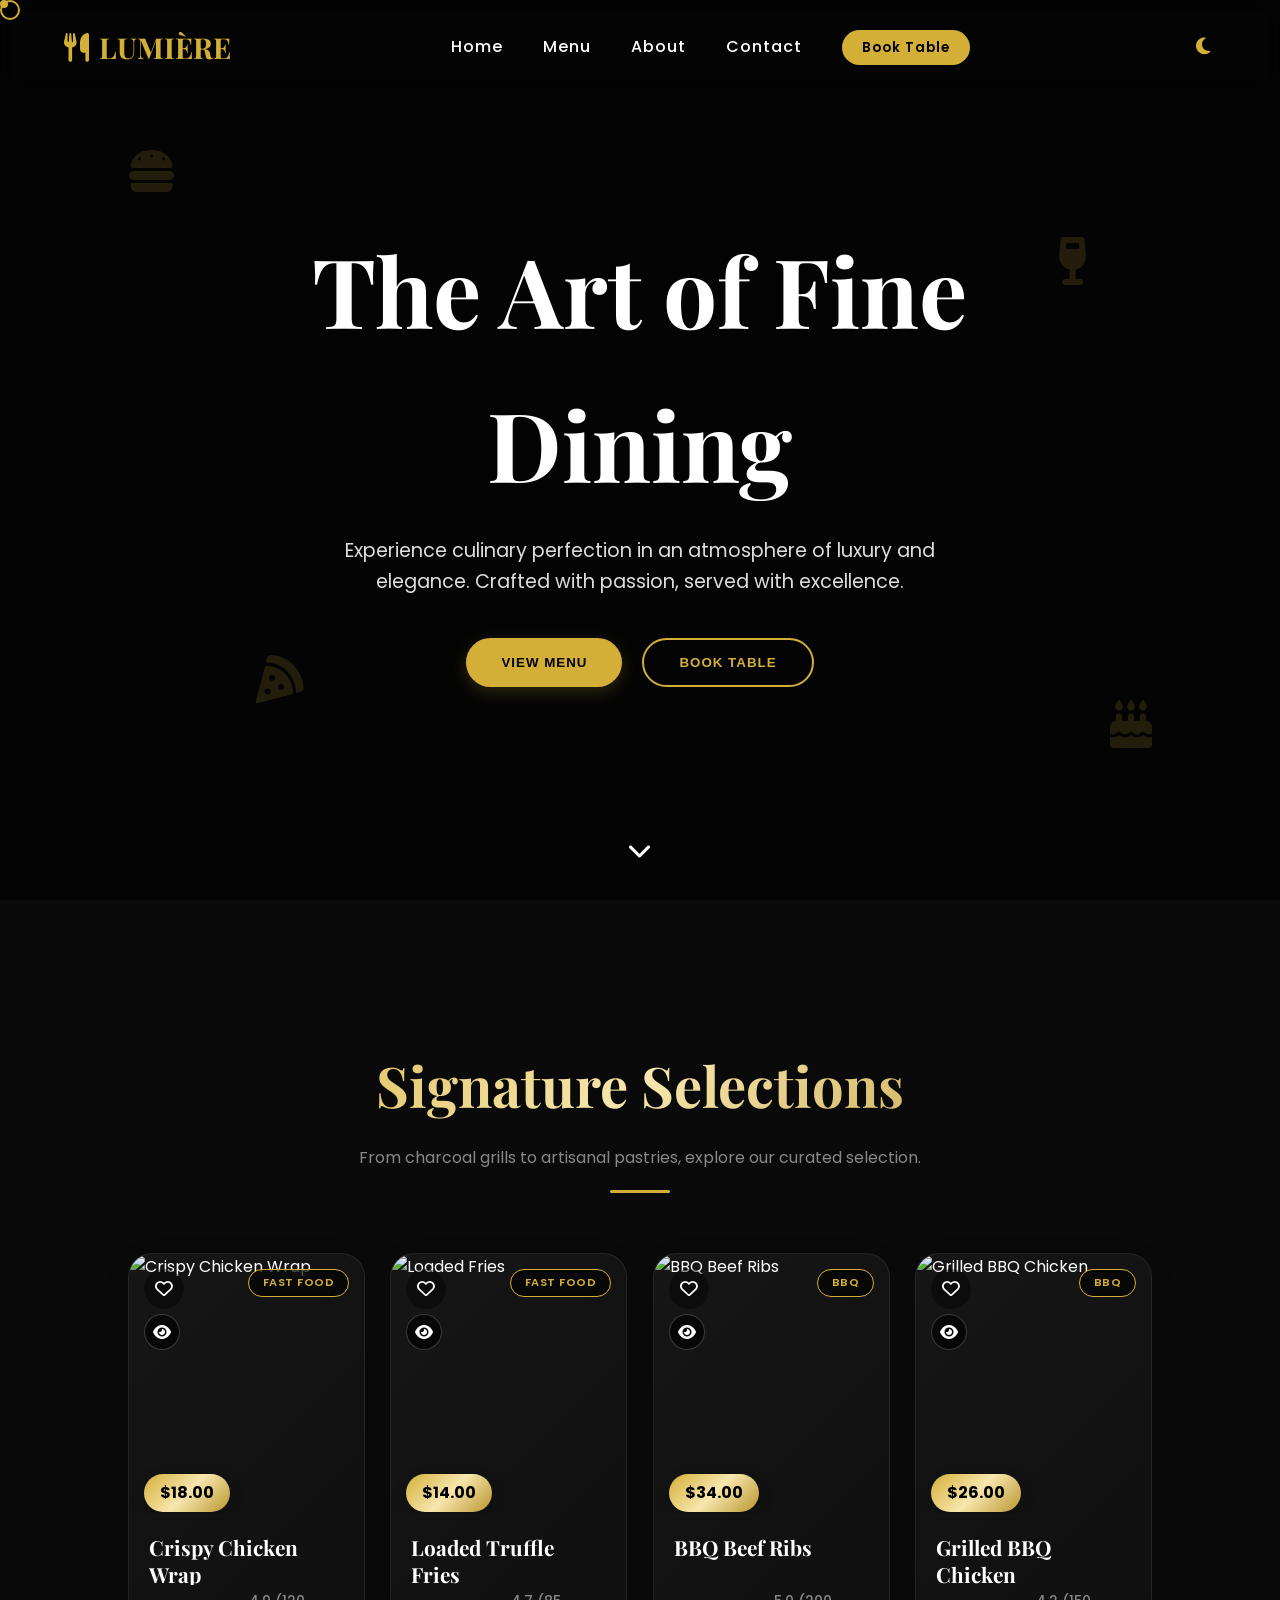
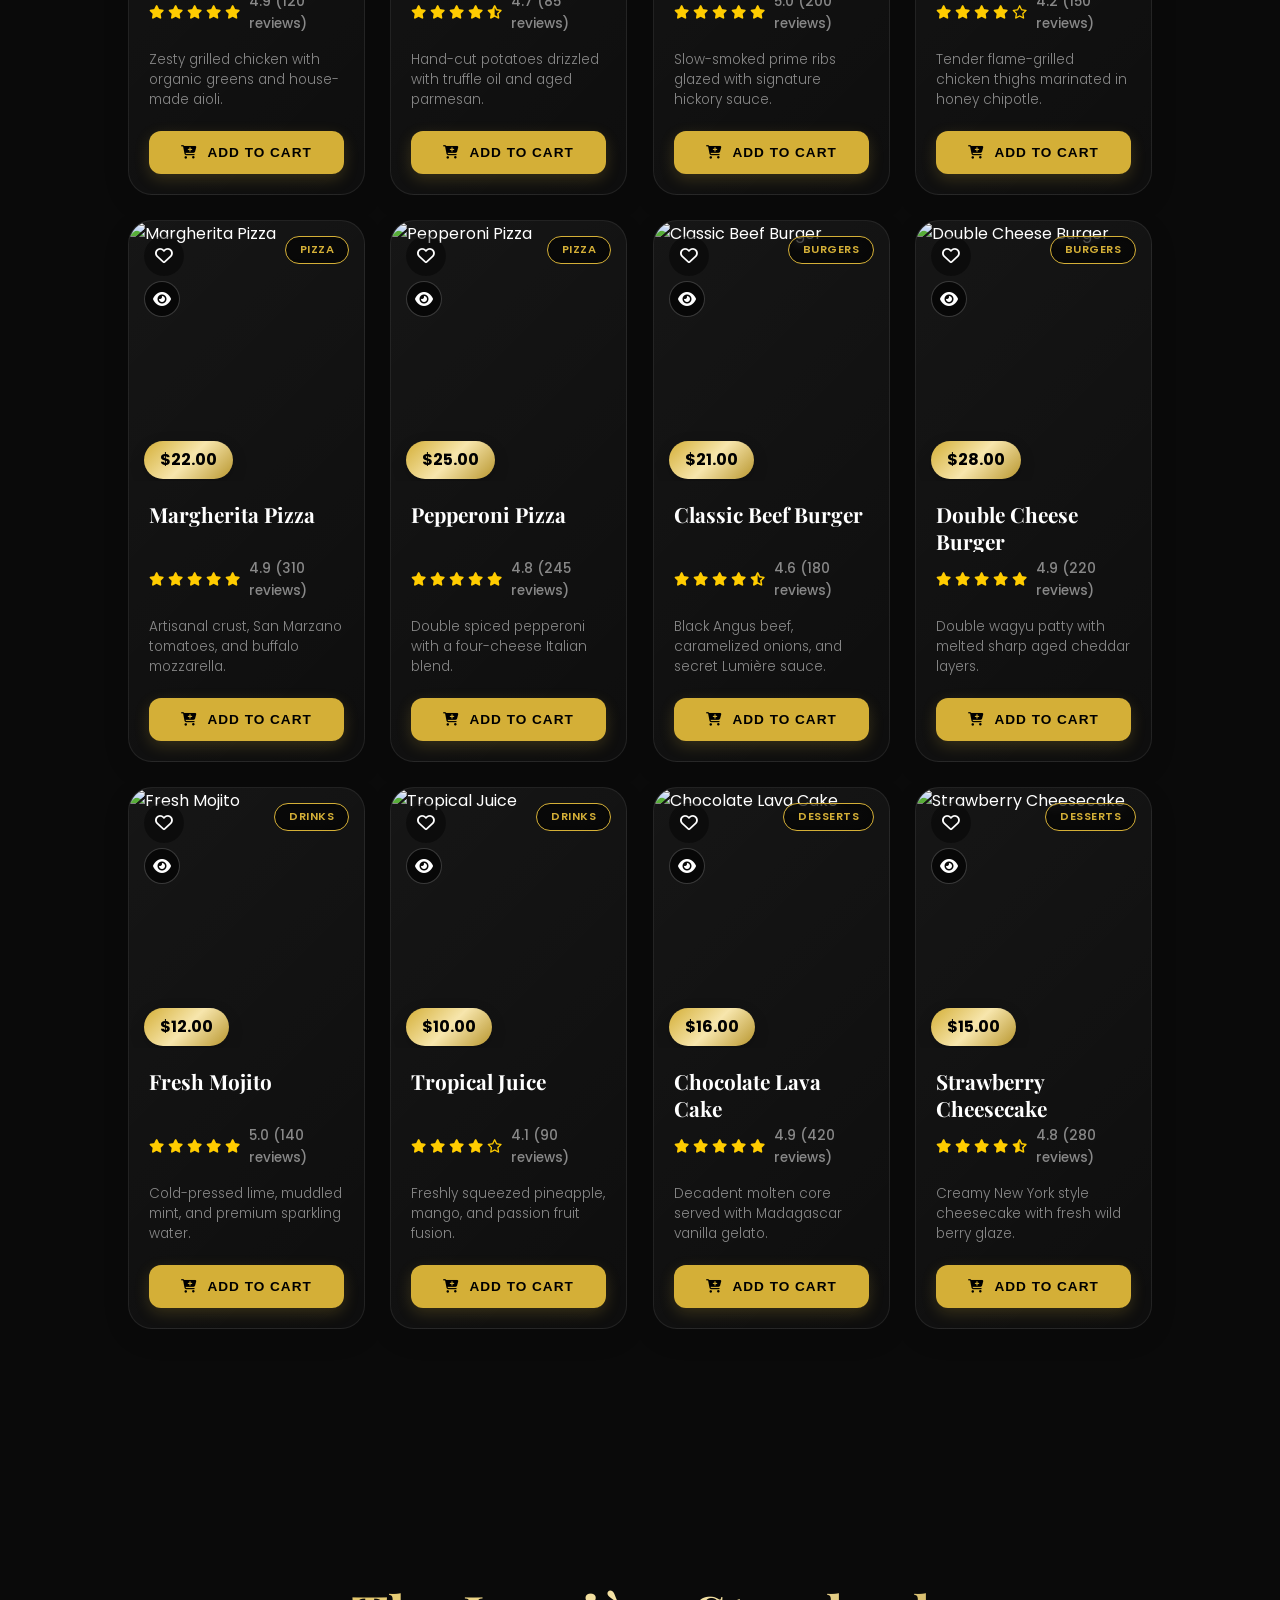
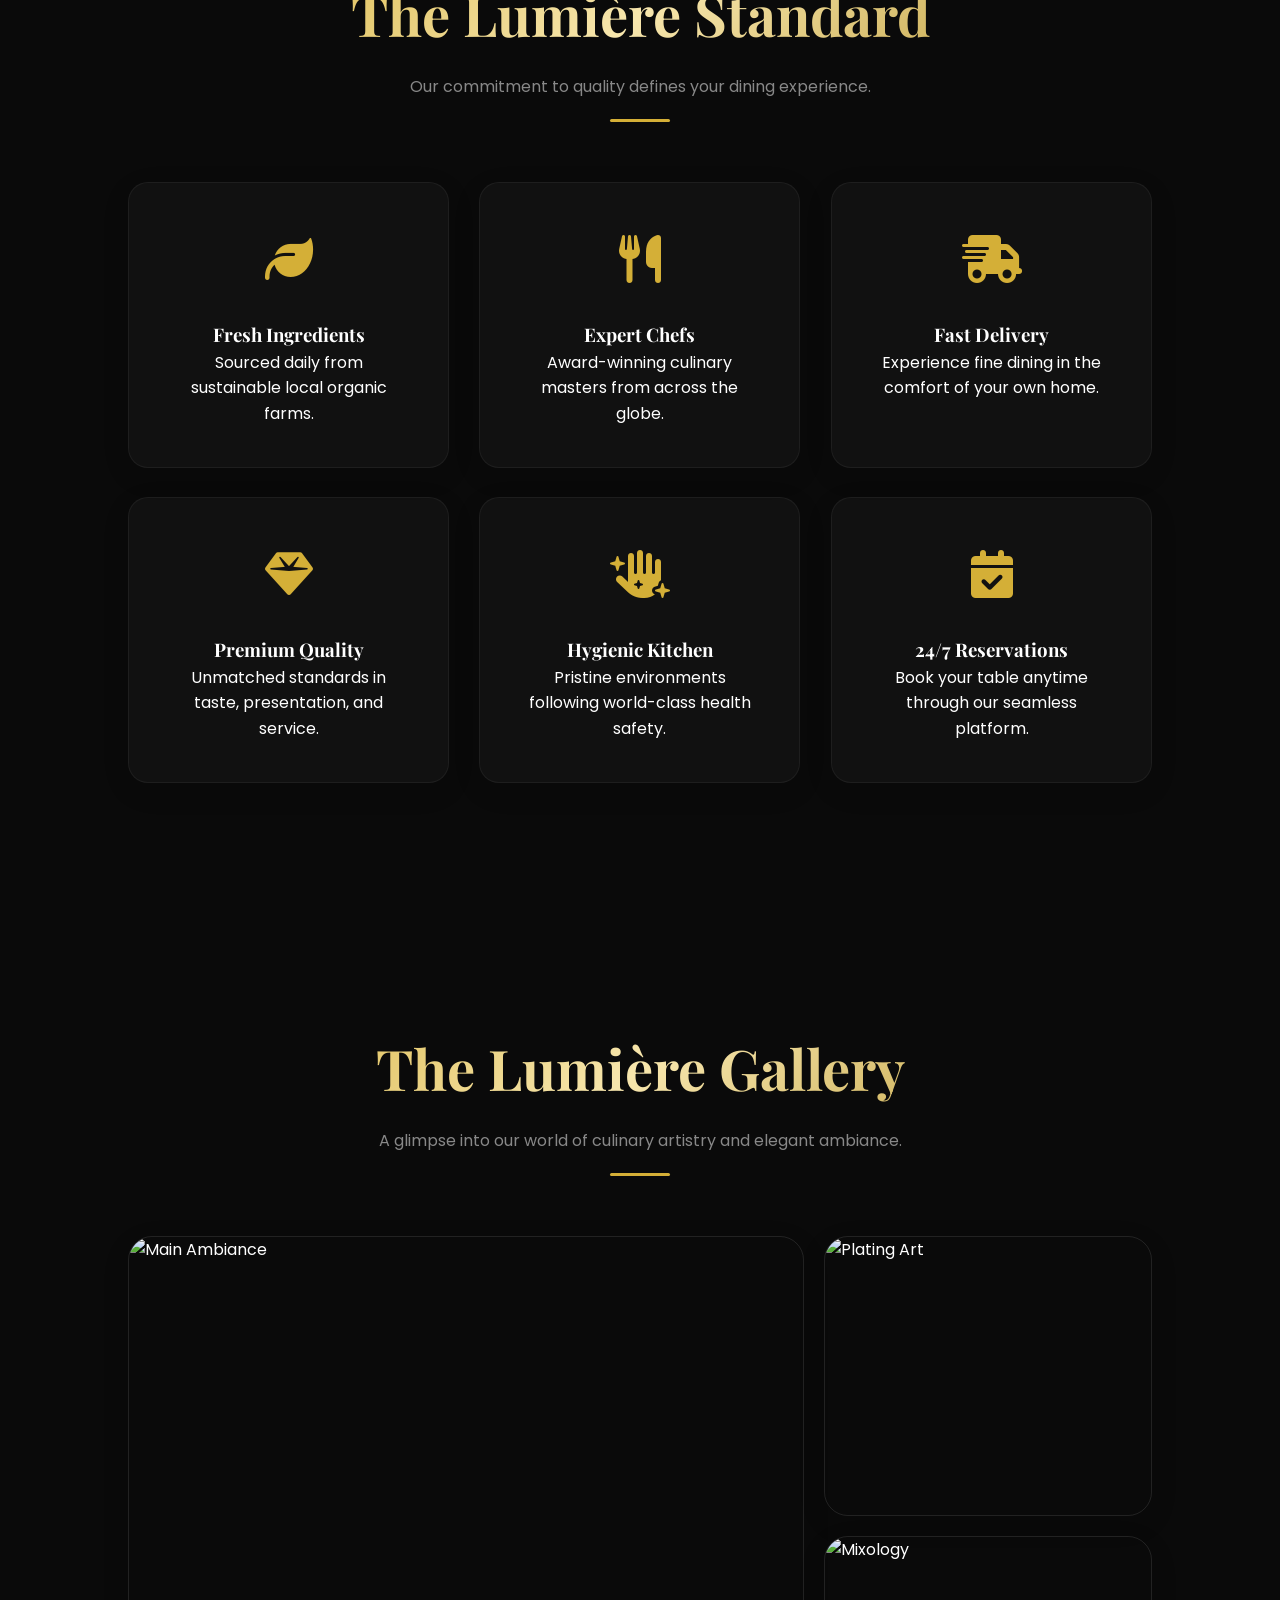
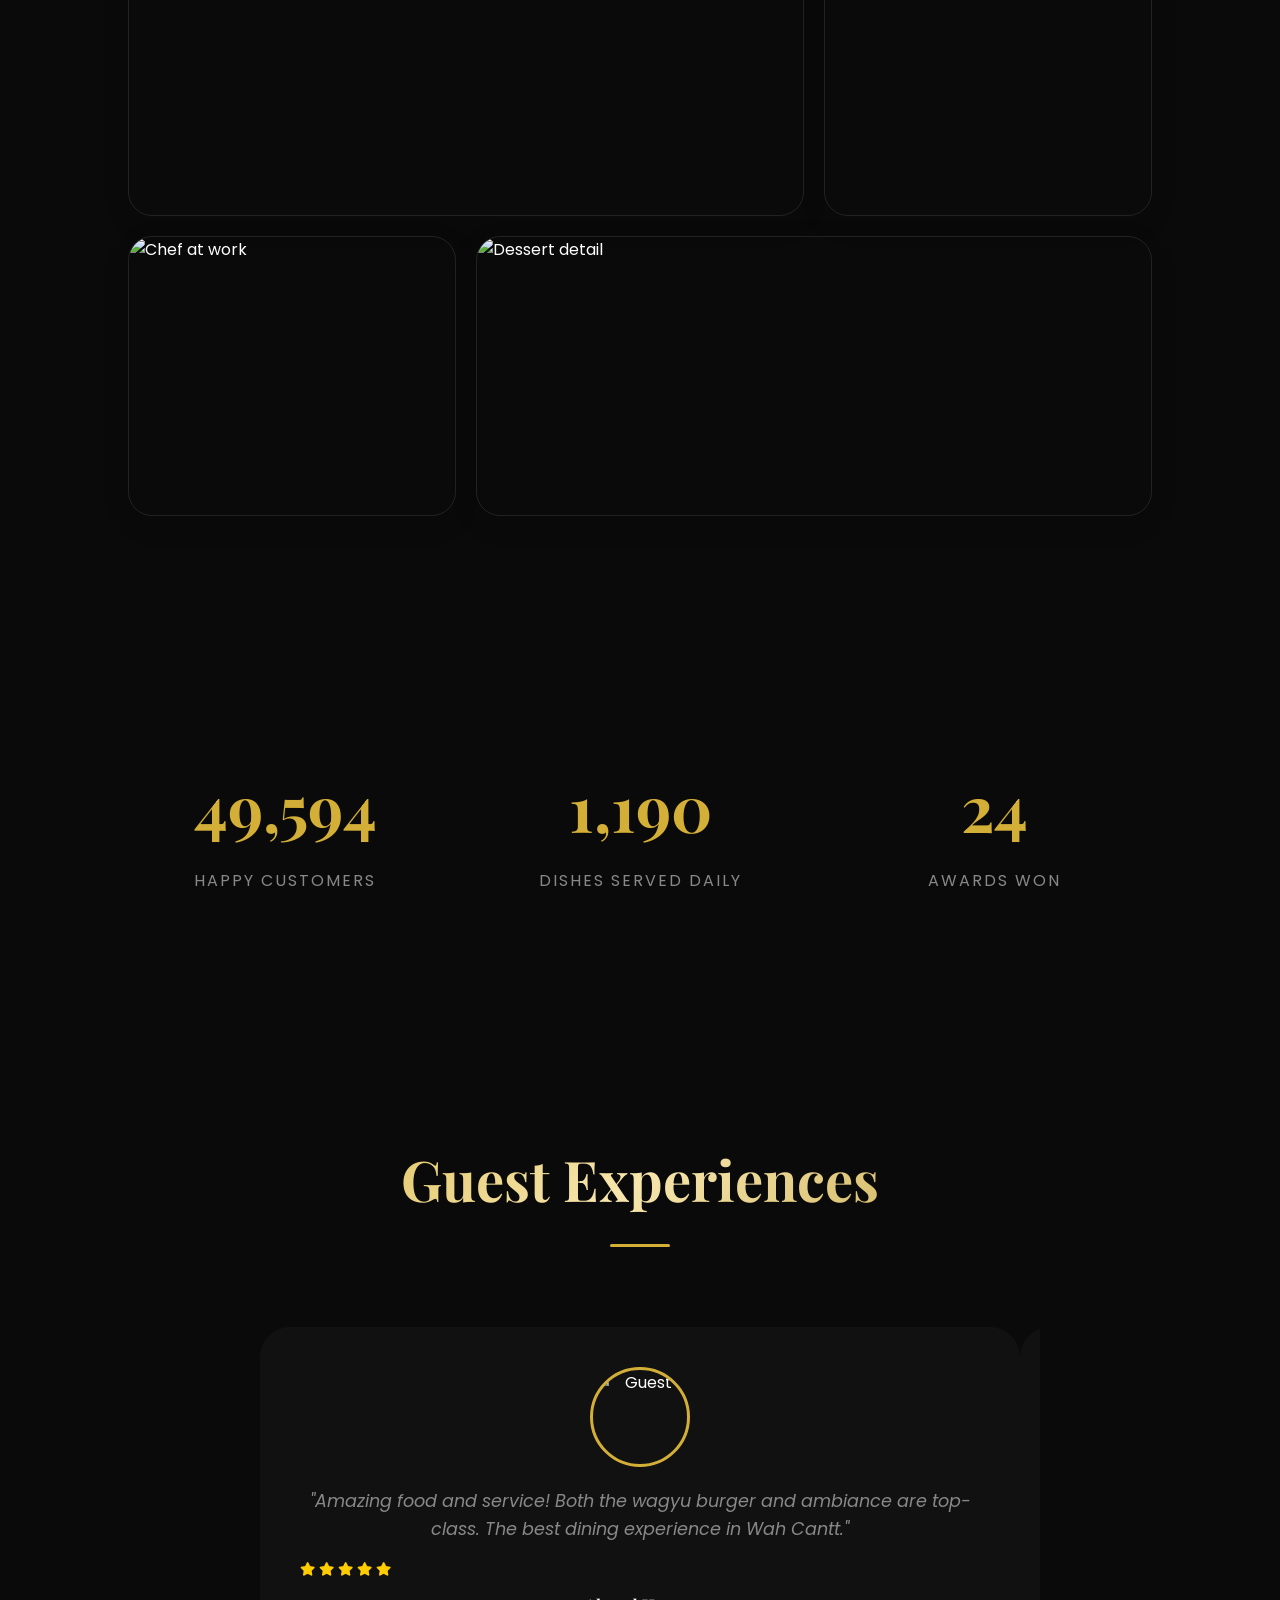
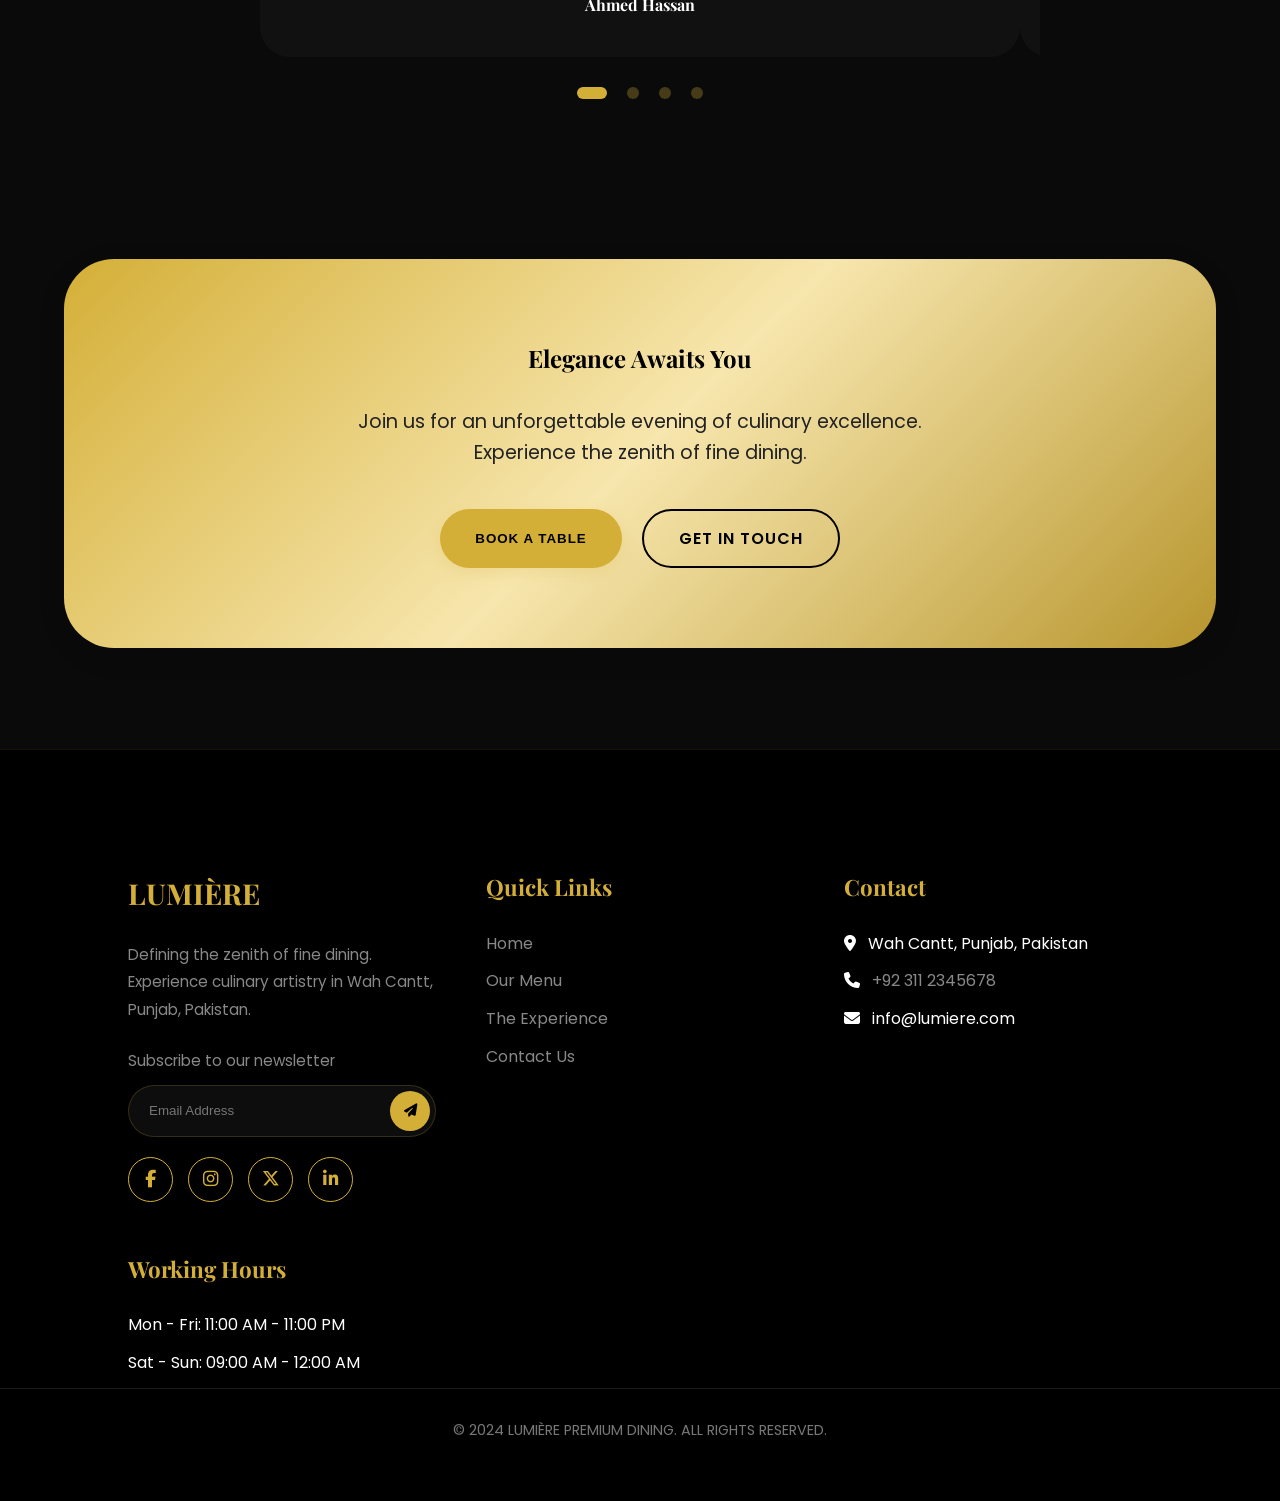
==== commit ab910596: "Add files via upload" ====
--- a/index.html
+++ b/index.html
@@ -18,7 +18,7 @@
     <!-- Loading Screen -->
     <div id="loader">
         <div class="loader-content">
-            <div class="loader-logo">LUMIÈRE</div>
+            <div class="loader-logo"><i class="fa-solid fa-utensils"></i> LUMIÈRE</div>
         </div>
     </div>
 
@@ -31,15 +31,15 @@
 
     <!-- Navigation -->
     <nav id="navbar">
-        <div class="logo">
+        <a href="index.html" class="logo">
             <i class="fa-solid fa-utensils"></i>
             LUMIÈRE
-        </div>
+        </a>
         <ul class="nav-links">
-            <li><a href="#hero">Home</a></li>
-            <li><a href="#menu">Menu</a></li>
-            <li><a href="#features">About</a></li>
-            <li><a href="#contact">Contact</a></li>
+            <li><a href="index.html">Home</a></li>
+            <li><a href="menu.html">Menu</a></li>
+            <li><a href="about.html">About</a></li>
+            <li><a href="contact.html">Contact</a></li>
             <li><a href="#reservation" class="nav-book-link">Book Table</a></li>
         </ul>
         <div class="nav-actions">
@@ -55,13 +55,10 @@
     <!-- Mobile Menu Overlay -->
     <div class="mobile-menu-overlay" id="mobile-menu-overlay"></div>
     <div class="mobile-menu" id="mobile-menu">
-        <button class="mobile-menu-close" id="mobile-menu-close" aria-label="Close menu">
-            <i class="fa-solid fa-xmark"></i>
-        </button>
-        <a href="#hero">Home</a>
-        <a href="#menu">Menu</a>
-        <a href="#features">About</a>
-        <a href="#contact">Contact</a>
+        <a href="index.html">Home</a>
+        <a href="menu.html">Menu</a>
+        <a href="about.html">About</a>
+        <a href="contact.html">Contact</a>
         <a href="#reservation">Book Table</a>
     </div>
 
@@ -77,8 +74,8 @@
             <h1 class="reveal">The Art of Fine Dining</h1>
             <p class="reveal">Experience culinary perfection in an atmosphere of luxury and elegance. Crafted with passion, served with excellence.</p>
             <div class="hero-btns">
-                <button class="btn btn-primary" onclick="document.getElementById('menu').scrollIntoView()">View Menu</button>
-                <button class="btn btn-outline" onclick="document.getElementById('reservation').scrollIntoView()">Book Table</button>
+                <button class="btn btn-primary" onclick="window.location.href='menu.html'">View Menu</button>
+                <button class="btn btn-outline" onclick="document.getElementById('reservation').scrollIntoView({behavior:'smooth'})">Book Table</button>
             </div>
         </div>
         <div class="scroll-indicator"><i class="fa-solid fa-chevron-down"></i></div>
@@ -94,209 +91,275 @@
         <div class="menu-grid">
             <div class="dish-card reveal">
                 <div class="dish-img-container">
-                    <img src="https://images.unsplash.com/photo-1551782450-a2132b4ba21d?auto=format&fit=crop&q=80&w=800" alt="Crispy Chicken Wrap" loading="lazy">
+                    <img src="https://images.pexels.com/photos/461198/pexels-photo-461198.jpeg?auto=compress&cs=tinysrgb&w=800" srcset="https://images.pexels.com/photos/461198/pexels-photo-461198.jpeg?auto=compress&cs=tinysrgb&w=400 400w, https://images.pexels.com/photos/461198/pexels-photo-461198.jpeg?auto=compress&cs=tinysrgb&w=800 800w, https://images.pexels.com/photos/461198/pexels-photo-461198.jpeg?auto=compress&cs=tinysrgb&w=1200 1200w" sizes="(max-width: 600px) 400px, (max-width: 1200px) 800px, 1200px" alt="Crispy Chicken Wrap" loading="lazy">
                     <span class="category-badge">Fast Food</span>
-                    <div class="fav-icon"><i class="fa-regular fa-heart"></i></div>
-                </div>
-                <div class="dish-info">
-                    <div class="dish-header">
-                        <h3>Crispy Chicken Wrap</h3>
-                        <span class="dish-price">$18.00</span>
-                    </div>
-                    <div class="rating"><i class="fa-solid fa-star"></i><i class="fa-solid fa-star"></i><i class="fa-solid fa-star"></i><i class="fa-solid fa-star"></i><i class="fa-solid fa-star"></i> <span>(4.9)</span></div>
+                     <span class="dish-price">$18.00</span>
+                    <div class="btn-floating fav-icon" aria-label="Favorite"><i class="fa-regular fa-heart"></i></div>
+                    <div class="btn-floating quick-view-btn quick-view" data-id="1"><i class="fa-solid fa-eye"></i></div>
+                </div>
+                <div class="dish-info">
+                    <h3>Crispy Chicken Wrap</h3>
+                    <div class="rating"><i class="fa-solid fa-star"></i><i class="fa-solid fa-star"></i><i class="fa-solid fa-star"></i><i class="fa-solid fa-star"></i><i class="fa-solid fa-star"></i> <span>4.9 (120 reviews)</span></div>
                     <p>Zesty grilled chicken with organic greens and house-made aioli.</p>
-                    <button class="btn btn-outline w-100 mt-3">Add To Cart</button>
-                </div>
-            </div>
-
-            <div class="dish-card reveal">
-                <div class="dish-img-container">
-                    <img src="https://images.unsplash.com/photo-1585109649139-366815a0d713?auto=format&fit=crop&q=80&w=800" alt="Loaded Fries" loading="lazy">
+                    <div class="dish-actions">
+                        <button class="btn btn-primary add-to-cart" data-id="1"><i class="fa-solid fa-cart-plus"></i> Add to Cart</button>
+                    </div>
+                </div>
+            </div>
+
+            <div class="dish-card reveal">
+                <div class="dish-img-container">
+                    <img src="https://images.unsplash.com/photo-1573080496219-bb080dd4f877?auto=format&fit=crop&q=80&w=800" srcset="https://images.unsplash.com/photo-1573080496219-bb080dd4f877?auto=format&fit=crop&q=80&w=400 400w, https://images.unsplash.com/photo-1573080496219-bb080dd4f877?auto=format&fit=crop&q=80&w=800 800w, https://images.unsplash.com/photo-1573080496219-bb080dd4f877?auto=format&fit=crop&q=80&w=1200 1200w" sizes="(max-width: 600px) 400px, (max-width: 1200px) 800px, 1200px" alt="Loaded Fries" loading="lazy">
                     <span class="category-badge">Fast Food</span>
-                    <div class="fav-icon"><i class="fa-regular fa-heart"></i></div>
-                </div>
-                <div class="dish-info">
-                    <div class="dish-header">
-                        <h3>Loaded Truffle Fries</h3>
-                        <span class="dish-price">$14.00</span>
-                    </div>
-                    <div class="rating"><i class="fa-solid fa-star"></i><i class="fa-solid fa-star"></i><i class="fa-solid fa-star"></i><i class="fa-solid fa-star"></i><i class="fa-solid fa-star-half-stroke"></i> <span>(4.7)</span></div>
+                    <span class="dish-price">$14.00</span>
+                    <div class="btn-floating fav-icon" aria-label="Favorite"><i class="fa-regular fa-heart"></i></div>
+                    <div class="btn-floating quick-view-btn quick-view" data-id="2"><i class="fa-solid fa-eye"></i></div>
+                </div>
+                <div class="dish-info">
+                    <h3>Loaded Truffle Fries</h3>
+                    <div class="rating"><i class="fa-solid fa-star"></i><i class="fa-solid fa-star"></i><i class="fa-solid fa-star"></i><i class="fa-solid fa-star"></i><i class="fa-solid fa-star-half-stroke"></i> <span>4.7 (85 reviews)</span></div>
                     <p>Hand-cut potatoes drizzled with truffle oil and aged parmesan.</p>
-                    <button class="btn btn-outline w-100 mt-3">Add To Cart</button>
-                </div>
-            </div>
-
-            <div class="dish-card reveal">
-                <div class="dish-img-container">
-                    <img src="https://images.unsplash.com/photo-1544025162-d76694265947?auto=format&fit=crop&q=80&w=800" alt="BBQ Beef Ribs" loading="lazy">
+                    <div class="dish-actions">
+                        <button class="btn btn-primary add-to-cart" data-id="2"><i class="fa-solid fa-cart-plus"></i> Add to Cart</button>
+                    </div>
+                </div>
+            </div>
+
+            <div class="dish-card reveal">
+                <div class="dish-img-container">
+                    <img src="https://images.unsplash.com/photo-1544025162-d76694265947?auto=format&fit=crop&q=80&w=800" srcset="https://images.unsplash.com/photo-1544025162-d76694265947?auto=format&fit=crop&q=80&w=400 400w, https://images.unsplash.com/photo-1544025162-d76694265947?auto=format&fit=crop&q=80&w=800 800w, https://images.unsplash.com/photo-1544025162-d76694265947?auto=format&fit=crop&q=80&w=1200 1200w" sizes="(max-width: 600px) 400px, (max-width: 1200px) 800px, 1200px" alt="BBQ Beef Ribs" loading="lazy">
                     <span class="category-badge">BBQ</span>
-                    <div class="fav-icon"><i class="fa-regular fa-heart"></i></div>
-                </div>
-                <div class="dish-info">
-                    <div class="dish-header">
-                        <h3>BBQ Beef Ribs</h3>
-                        <span class="dish-price">$34.00</span>
-                    </div>
-                    <div class="rating"><i class="fa-solid fa-star"></i><i class="fa-solid fa-star"></i><i class="fa-solid fa-star"></i><i class="fa-solid fa-star"></i><i class="fa-solid fa-star"></i> <span>(5.0)</span></div>
+                    <span class="dish-price">$34.00</span>
+                    <div class="btn-floating fav-icon" aria-label="Favorite"><i class="fa-regular fa-heart"></i></div>
+                    <div class="btn-floating quick-view-btn quick-view" data-id="7"><i class="fa-solid fa-eye"></i></div>
+                </div>
+                <div class="dish-info">
+                    <h3>BBQ Beef Ribs</h3>
+                    <div class="rating"><i class="fa-solid fa-star"></i><i class="fa-solid fa-star"></i><i class="fa-solid fa-star"></i><i class="fa-solid fa-star"></i><i class="fa-solid fa-star"></i> <span>5.0 (200 reviews)</span></div>
                     <p>Slow-smoked prime ribs glazed with signature hickory sauce.</p>
-                    <button class="btn btn-outline w-100 mt-3">Add To Cart</button>
-                </div>
-            </div>
-
-            <div class="dish-card reveal">
-                <div class="dish-img-container">
-                    <img src="https://images.unsplash.com/photo-1598515214211-89d3c73ae83b?auto=format&fit=crop&q=80&w=800" alt="Grilled BBQ Chicken" loading="lazy">
+                    <div class="dish-actions">
+                        <button class="btn btn-primary add-to-cart" data-id="7"><i class="fa-solid fa-cart-plus"></i> Add to Cart</button>
+                    </div>
+                </div>
+            </div>
+
+            <div class="dish-card reveal">
+                <div class="dish-img-container">
+                    <img src="https://images.unsplash.com/photo-1527477396000-e27163b481c2?auto=format&fit=crop&q=80&w=800" srcset="https://images.unsplash.com/photo-1527477396000-e27163b481c2?auto=format&fit=crop&q=80&w=400 400w, https://images.unsplash.com/photo-1527477396000-e27163b481c2?auto=format&fit=crop&q=80&w=800 800w, https://images.unsplash.com/photo-1527477396000-e27163b481c2?auto=format&fit=crop&q=80&w=1200 1200w" sizes="(max-width: 600px) 400px, (max-width: 1200px) 800px, 1200px" alt="Grilled BBQ Chicken" loading="lazy">
                     <span class="category-badge">BBQ</span>
-                    <div class="fav-icon"><i class="fa-regular fa-heart"></i></div>
-                </div>
-                <div class="dish-info">
-                    <div class="dish-header">
-                        <h3>Grilled BBQ Chicken</h3>
-                        <span class="dish-price">$26.00</span>
-                    </div>
-                    <div class="rating"><i class="fa-solid fa-star"></i><i class="fa-solid fa-star"></i><i class="fa-solid fa-star"></i><i class="fa-solid fa-star"></i><i class="fa-regular fa-star"></i> <span>(4.2)</span></div>
+                    <span class="dish-price">$26.00</span>
+                    <div class="btn-floating fav-icon" aria-label="Favorite"><i class="fa-regular fa-heart"></i></div>
+                    <div class="btn-floating quick-view-btn quick-view" data-id="8"><i class="fa-solid fa-eye"></i></div>
+                </div>
+                <div class="dish-info">
+                    <h3>Grilled BBQ Chicken</h3>
+                    <div class="rating"><i class="fa-solid fa-star"></i><i class="fa-solid fa-star"></i><i class="fa-solid fa-star"></i><i class="fa-solid fa-star"></i><i class="fa-regular fa-star"></i> <span>4.2 (150 reviews)</span></div>
                     <p>Tender flame-grilled chicken thighs marinated in honey chipotle.</p>
-                    <button class="btn btn-outline w-100 mt-3">Add To Cart</button>
-                </div>
-            </div>
-
-            <div class="dish-card reveal">
-                <div class="dish-img-container">
-                    <img src="https://images.unsplash.com/photo-1604068549290-dea0e4a305ca?auto=format&fit=crop&q=80&w=800" alt="Margherita Pizza" loading="lazy">
+                    <div class="dish-actions">
+                        <button class="btn btn-primary add-to-cart" data-id="8"><i class="fa-solid fa-cart-plus"></i> Add to Cart</button>
+                    </div>
+                </div>
+            </div>
+
+            <div class="dish-card reveal">
+                <div class="dish-img-container">
+                    <img src="https://images.unsplash.com/photo-1604382354936-07c5d9983bd3?auto=format&fit=crop&q=80&w=800" srcset="https://images.unsplash.com/photo-1604382354936-07c5d9983bd3?auto=format&fit=crop&q=80&w=400 400w, https://images.unsplash.com/photo-1604382354936-07c5d9983bd3?auto=format&fit=crop&q=80&w=800 800w, https://images.unsplash.com/photo-1604382354936-07c5d9983bd3?auto=format&fit=crop&q=80&w=1200 1200w" sizes="(max-width: 600px) 400px, (max-width: 1200px) 800px, 1200px" alt="Margherita Pizza" loading="lazy">
                     <span class="category-badge">Pizza</span>
-                    <div class="fav-icon"><i class="fa-regular fa-heart"></i></div>
-                </div>
-                <div class="dish-info">
-                    <div class="dish-header">
-                        <h3>Margherita Pizza</h3>
-                        <span class="dish-price">$22.00</span>
-                    </div>
-                    <div class="rating"><i class="fa-solid fa-star"></i><i class="fa-solid fa-star"></i><i class="fa-solid fa-star"></i><i class="fa-solid fa-star"></i><i class="fa-solid fa-star"></i> <span>(4.9)</span></div>
+                    <span class="dish-price">$22.00</span>
+                    <div class="btn-floating fav-icon" aria-label="Favorite"><i class="fa-regular fa-heart"></i></div>
+                    <div class="btn-floating quick-view-btn quick-view" data-id="13"><i class="fa-solid fa-eye"></i></div>
+                </div>
+                <div class="dish-info">
+                    <h3>Margherita Pizza</h3>
+                    <div class="rating"><i class="fa-solid fa-star"></i><i class="fa-solid fa-star"></i><i class="fa-solid fa-star"></i><i class="fa-solid fa-star"></i><i class="fa-solid fa-star"></i> <span>4.9 (310 reviews)</span></div>
                     <p>Artisanal crust, San Marzano tomatoes, and buffalo mozzarella.</p>
-                    <button class="btn btn-outline w-100 mt-3">Add To Cart</button>
-                </div>
-            </div>
-
-            <div class="dish-card reveal">
-                <div class="dish-img-container">
-                    <img src="https://images.unsplash.com/photo-1628840042765-356cda07504e?auto=format&fit=crop&q=80&w=800" alt="Pepperoni Pizza" loading="lazy">
+                    <div class="dish-actions">
+                        <button class="btn btn-primary add-to-cart" data-id="13"><i class="fa-solid fa-cart-plus"></i> Add to Cart</button>
+                    </div>
+                </div>
+            </div>
+
+            <div class="dish-card reveal">
+                <div class="dish-img-container">
+                    <img src="https://images.unsplash.com/photo-1628840042765-356cda07504e?auto=format&fit=crop&q=80&w=800" srcset="https://images.unsplash.com/photo-1628840042765-356cda07504e?auto=format&fit=crop&q=80&w=400 400w, https://images.unsplash.com/photo-1628840042765-356cda07504e?auto=format&fit=crop&q=80&w=800 800w, https://images.unsplash.com/photo-1628840042765-356cda07504e?auto=format&fit=crop&q=80&w=1200 1200w" sizes="(max-width: 600px) 400px, (max-width: 1200px) 800px, 1200px" alt="Pepperoni Pizza" loading="lazy">
                     <span class="category-badge">Pizza</span>
-                    <div class="fav-icon"><i class="fa-regular fa-heart"></i></div>
-                </div>
-                <div class="dish-info">
-                    <div class="dish-header">
-                        <h3>Pepperoni Pizza</h3>
-                        <span class="dish-price">$25.00</span>
-                    </div>
-                    <div class="rating"><i class="fa-solid fa-star"></i><i class="fa-solid fa-star"></i><i class="fa-solid fa-star"></i><i class="fa-solid fa-star"></i><i class="fa-solid fa-star"></i> <span>(4.8)</span></div>
+                    <span class="dish-price">$25.00</span>
+                    <div class="btn-floating fav-icon" aria-label="Favorite"><i class="fa-regular fa-heart"></i></div>
+                    <div class="btn-floating quick-view-btn quick-view" data-id="14"><i class="fa-solid fa-eye"></i></div>
+                </div>
+                <div class="dish-info">
+                    <h3>Pepperoni Pizza</h3>
+                    <div class="rating"><i class="fa-solid fa-star"></i><i class="fa-solid fa-star"></i><i class="fa-solid fa-star"></i><i class="fa-solid fa-star"></i><i class="fa-solid fa-star"></i> <span>4.8 (245 reviews)</span></div>
                     <p>Double spiced pepperoni with a four-cheese Italian blend.</p>
-                    <button class="btn btn-outline w-100 mt-3">Add To Cart</button>
-                </div>
-            </div>
-
-            <div class="dish-card reveal">
-                <div class="dish-img-container">
-                    <img src="https://images.unsplash.com/photo-1568901346375-23c9450c58cd?auto=format&fit=crop&q=80&w=800" alt="Classic Beef Burger" loading="lazy">
+                    <div class="dish-actions">
+                        <button class="btn btn-primary add-to-cart" data-id="14"><i class="fa-solid fa-cart-plus"></i> Add to Cart</button>
+                    </div>
+                </div>
+            </div>
+
+            <div class="dish-card reveal">
+                <div class="dish-img-container">
+                    <img src="https://images.unsplash.com/photo-1568901346375-23c9450c58cd?auto=format&fit=crop&q=80&w=800" srcset="https://images.unsplash.com/photo-1568901346375-23c9450c58cd?auto=format&fit=crop&q=80&w=400 400w, https://images.unsplash.com/photo-1568901346375-23c9450c58cd?auto=format&fit=crop&q=80&w=800 800w, https://images.unsplash.com/photo-1568901346375-23c9450c58cd?auto=format&fit=crop&q=80&w=1200 1200w" sizes="(max-width: 600px) 400px, (max-width: 1200px) 800px, 1200px" alt="Classic Beef Burger" loading="lazy">
                     <span class="category-badge">Burgers</span>
-                    <div class="fav-icon"><i class="fa-regular fa-heart"></i></div>
-                </div>
-                <div class="dish-info">
-                    <div class="dish-header">
-                        <h3>Classic Beef Burger</h3>
-                        <span class="dish-price">$21.00</span>
-                    </div>
-                    <div class="rating"><i class="fa-solid fa-star"></i><i class="fa-solid fa-star"></i><i class="fa-solid fa-star"></i><i class="fa-solid fa-star"></i><i class="fa-solid fa-star-half-stroke"></i> <span>(4.6)</span></div>
+                    <span class="dish-price">$21.00</span>
+                    <div class="btn-floating fav-icon" aria-label="Favorite"><i class="fa-regular fa-heart"></i></div>
+                    <div class="btn-floating quick-view-btn quick-view" data-id="19"><i class="fa-solid fa-eye"></i></div>
+                </div>
+                <div class="dish-info">
+                    <h3>Classic Beef Burger</h3>
+                    <div class="rating"><i class="fa-solid fa-star"></i><i class="fa-solid fa-star"></i><i class="fa-solid fa-star"></i><i class="fa-solid fa-star"></i><i class="fa-solid fa-star-half-stroke"></i> <span>4.6 (180 reviews)</span></div>
                     <p>Black Angus beef, caramelized onions, and secret Lumière sauce.</p>
-                    <button class="btn btn-outline w-100 mt-3">Add To Cart</button>
-                </div>
-            </div>
-
-            <div class="dish-card reveal">
-                <div class="dish-img-container">
-                    <img src="https://images.unsplash.com/photo-1550547660-d9450f859349?auto=format&fit=crop&q=80&w=800" alt="Double Cheese Burger" loading="lazy">
+                    <div class="dish-actions">
+                        <button class="btn btn-primary add-to-cart" data-id="19"><i class="fa-solid fa-cart-plus"></i> Add to Cart</button>
+                    </div>
+                </div>
+            </div>
+
+            <div class="dish-card reveal">
+                <div class="dish-img-container">
+                    <img src="https://images.unsplash.com/photo-1550547660-d9450f859349?auto=format&fit=crop&q=80&w=800" srcset="https://images.unsplash.com/photo-1550547660-d9450f859349?auto=format&fit=crop&q=80&w=400 400w, https://images.unsplash.com/photo-1550547660-d9450f859349?auto=format&fit=crop&q=80&w=800 800w, https://images.unsplash.com/photo-1550547660-d9450f859349?auto=format&fit=crop&q=80&w=1200 1200w" sizes="(max-width: 600px) 400px, (max-width: 1200px) 800px, 1200px" alt="Double Cheese Burger" loading="lazy">
                     <span class="category-badge">Burgers</span>
-                    <div class="fav-icon"><i class="fa-regular fa-heart"></i></div>
-                </div>
-                <div class="dish-info">
-                    <div class="dish-header">
-                        <h3>Double Cheese Burger</h3>
-                        <span class="dish-price">$28.00</span>
-                    </div>
-                    <div class="rating"><i class="fa-solid fa-star"></i><i class="fa-solid fa-star"></i><i class="fa-solid fa-star"></i><i class="fa-solid fa-star"></i><i class="fa-solid fa-star"></i> <span>(4.9)</span></div>
+                    <span class="dish-price">$28.00</span>
+                    <div class="btn-floating fav-icon" aria-label="Favorite"><i class="fa-regular fa-heart"></i></div>
+                    <div class="btn-floating quick-view-btn quick-view" data-id="20"><i class="fa-solid fa-eye"></i></div>
+                </div>
+                <div class="dish-info">
+                    <h3>Double Cheese Burger</h3>
+                    <div class="rating"><i class="fa-solid fa-star"></i><i class="fa-solid fa-star"></i><i class="fa-solid fa-star"></i><i class="fa-solid fa-star"></i><i class="fa-solid fa-star"></i> <span>4.9 (220 reviews)</span></div>
                     <p>Double wagyu patty with melted sharp aged cheddar layers.</p>
-                    <button class="btn btn-outline w-100 mt-3">Add To Cart</button>
-                </div>
-            </div>
-
-            <div class="dish-card reveal">
-                <div class="dish-img-container">
-                    <img src="https://images.unsplash.com/photo-1551024709-8f23befc6f87?auto=format&fit=crop&q=80&w=800" alt="Fresh Mojito" loading="lazy">
+                    <div class="dish-actions">
+                        <button class="btn btn-primary add-to-cart" data-id="20"><i class="fa-solid fa-cart-plus"></i> Add to Cart</button>
+                    </div>
+                </div>
+            </div>
+
+            <div class="dish-card reveal">
+                <div class="dish-img-container">
+                    <img src="https://images.unsplash.com/photo-1513558161293-cdaf765ed2fd?auto=format&fit=crop&q=80&w=800" srcset="https://images.unsplash.com/photo-1513558161293-cdaf765ed2fd?auto=format&fit=crop&q=80&w=400 400w, https://images.unsplash.com/photo-1513558161293-cdaf765ed2fd?auto=format&fit=crop&q=80&w=800 800w, https://images.unsplash.com/photo-1513558161293-cdaf765ed2fd?auto=format&fit=crop&q=80&w=1200 1200w" sizes="(max-width: 600px) 400px, (max-width: 1200px) 800px, 1200px" alt="Fresh Mojito" loading="lazy">
                     <span class="category-badge">Drinks</span>
-                    <div class="fav-icon"><i class="fa-regular fa-heart"></i></div>
-                </div>
-                <div class="dish-info">
-                    <div class="dish-header">
-                        <h3>Fresh Mojito</h3>
-                        <span class="dish-price">$12.00</span>
-                    </div>
-                    <div class="rating"><i class="fa-solid fa-star"></i><i class="fa-solid fa-star"></i><i class="fa-solid fa-star"></i><i class="fa-solid fa-star"></i><i class="fa-solid fa-star"></i> <span>(5.0)</span></div>
+                    <span class="dish-price">$12.00</span>
+                    <div class="btn-floating fav-icon" aria-label="Favorite"><i class="fa-regular fa-heart"></i></div>
+                    <div class="btn-floating quick-view-btn quick-view" data-id="25"><i class="fa-solid fa-eye"></i></div>
+                </div>
+                <div class="dish-info">
+                    <h3>Fresh Mojito</h3>
+                    <div class="rating"><i class="fa-solid fa-star"></i><i class="fa-solid fa-star"></i><i class="fa-solid fa-star"></i><i class="fa-solid fa-star"></i><i class="fa-solid fa-star"></i> <span>5.0 (140 reviews)</span></div>
                     <p>Cold-pressed lime, muddled mint, and premium sparkling water.</p>
-                    <button class="btn btn-outline w-100 mt-3">Add To Cart</button>
-                </div>
-            </div>
-
-            <div class="dish-card reveal">
-                <div class="dish-img-container">
-                    <img src="https://images.unsplash.com/photo-1613478223719-2ab802602423?auto=format&fit=crop&q=80&w=800" alt="Tropical Juice" loading="lazy">
+                    <div class="dish-actions">
+                        <button class="btn btn-primary add-to-cart" data-id="25"><i class="fa-solid fa-cart-plus"></i> Add to Cart</button>
+                    </div>
+                </div>
+            </div>
+
+            <div class="dish-card reveal">
+                <div class="dish-img-container">
+                    <img src="https://images.unsplash.com/photo-1613478223719-2ab802602423?auto=format&fit=crop&q=80&w=800" srcset="https://images.unsplash.com/photo-1613478223719-2ab802602423?auto=format&fit=crop&q=80&w=400 400w, https://images.unsplash.com/photo-1613478223719-2ab802602423?auto=format&fit=crop&q=80&w=800 800w, https://images.unsplash.com/photo-1613478223719-2ab802602423?auto=format&fit=crop&q=80&w=1200 1200w" sizes="(max-width: 600px) 400px, (max-width: 1200px) 800px, 1200px" alt="Tropical Juice" loading="lazy">
                     <span class="category-badge">Drinks</span>
-                    <div class="fav-icon"><i class="fa-regular fa-heart"></i></div>
-                </div>
-                <div class="dish-info">
-                    <div class="dish-header">
-                        <h3>Tropical Juice</h3>
-                        <span class="dish-price">$10.00</span>
-                    </div>
-                    <div class="rating"><i class="fa-solid fa-star"></i><i class="fa-solid fa-star"></i><i class="fa-solid fa-star"></i><i class="fa-solid fa-star"></i><i class="fa-regular fa-star"></i> <span>(4.1)</span></div>
+                    <span class="dish-price">$10.00</span>
+                    <div class="btn-floating fav-icon" aria-label="Favorite"><i class="fa-regular fa-heart"></i></div>
+                    <div class="btn-floating quick-view-btn quick-view" data-id="26"><i class="fa-solid fa-eye"></i></div>
+                </div>
+                <div class="dish-info">
+                    <h3>Tropical Juice</h3>
+                    <div class="rating"><i class="fa-solid fa-star"></i><i class="fa-solid fa-star"></i><i class="fa-solid fa-star"></i><i class="fa-solid fa-star"></i><i class="fa-regular fa-star"></i> <span>4.1 (90 reviews)</span></div>
                     <p>Freshly squeezed pineapple, mango, and passion fruit fusion.</p>
-                    <button class="btn btn-outline w-100 mt-3">Add To Cart</button>
-                </div>
-            </div>
-
-            <div class="dish-card reveal">
-                <div class="dish-img-container">
-                    <img src="https://images.unsplash.com/photo-1563805042-7684c019e1cb?auto=format&fit=crop&q=80&w=800" alt="Chocolate Lava Cake" loading="lazy">
+                    <div class="dish-actions">
+                        <button class="btn btn-primary add-to-cart" data-id="26"><i class="fa-solid fa-cart-plus"></i> Add to Cart</button>
+                    </div>
+                </div>
+            </div>
+
+            <div class="dish-card reveal">
+                <div class="dish-img-container">
+                    <img src="https://images.unsplash.com/photo-1563805042-7684c019e1cb?auto=format&fit=crop&q=80&w=800" srcset="https://images.unsplash.com/photo-1563805042-7684c019e1cb?auto=format&fit=crop&q=80&w=400 400w, https://images.unsplash.com/photo-1563805042-7684c019e1cb?auto=format&fit=crop&q=80&w=800 800w, https://images.unsplash.com/photo-1563805042-7684c019e1cb?auto=format&fit=crop&q=80&w=1200 1200w" sizes="(max-width: 600px) 400px, (max-width: 1200px) 800px, 1200px" alt="Chocolate Lava Cake" loading="lazy">
                     <span class="category-badge">Desserts</span>
-                    <div class="fav-icon"><i class="fa-regular fa-heart"></i></div>
-                </div>
-                <div class="dish-info">
-                    <div class="dish-header">
-                        <h3>Chocolate Lava Cake</h3>
-                        <span class="dish-price">$16.00</span>
-                    </div>
-                    <div class="rating"><i class="fa-solid fa-star"></i><i class="fa-solid fa-star"></i><i class="fa-solid fa-star"></i><i class="fa-solid fa-star"></i><i class="fa-solid fa-star"></i> <span>(4.9)</span></div>
+                    <span class="dish-price">$16.00</span>
+                    <div class="btn-floating fav-icon" aria-label="Favorite"><i class="fa-regular fa-heart"></i></div>
+                    <div class="btn-floating quick-view-btn quick-view" data-id="31"><i class="fa-solid fa-eye"></i></div>
+                </div>
+                <div class="dish-info">
+                    <h3>Chocolate Lava Cake</h3>
+                    <div class="rating"><i class="fa-solid fa-star"></i><i class="fa-solid fa-star"></i><i class="fa-solid fa-star"></i><i class="fa-solid fa-star"></i><i class="fa-solid fa-star"></i> <span>4.9 (420 reviews)</span></div>
                     <p>Decadent molten core served with Madagascar vanilla gelato.</p>
-                    <button class="btn btn-outline w-100 mt-3">Add To Cart</button>
-                </div>
-            </div>
-
-            <div class="dish-card reveal">
-                <div class="dish-img-container">
-                    <img src="https://images.unsplash.com/photo-1533134242443-d4fd215305ad?auto=format&fit=crop&q=80&w=800" alt="Strawberry Cheesecake" loading="lazy">
+                    <div class="dish-actions">
+                        <button class="btn btn-primary add-to-cart" data-id="31"><i class="fa-solid fa-cart-plus"></i> Add to Cart</button>
+                    </div>
+                </div>
+            </div>
+
+            <div class="dish-card reveal">
+                <div class="dish-img-container">
+                    <img src="https://images.unsplash.com/photo-1533134242443-d4fd215305ad?auto=format&fit=crop&q=80&w=800" srcset="https://images.unsplash.com/photo-1533134242443-d4fd215305ad?auto=format&fit=crop&q=80&w=400 400w, https://images.unsplash.com/photo-1533134242443-d4fd215305ad?auto=format&fit=crop&q=80&w=800 800w, https://images.unsplash.com/photo-1533134242443-d4fd215305ad?auto=format&fit=crop&q=80&w=1200 1200w" sizes="(max-width: 600px) 400px, (max-width: 1200px) 800px, 1200px" alt="Strawberry Cheesecake" loading="lazy">
                     <span class="category-badge">Desserts</span>
-                    <div class="fav-icon"><i class="fa-regular fa-heart"></i></div>
-                </div>
-                <div class="dish-info">
-                    <div class="dish-header">
-                        <h3>Strawberry Cheesecake</h3>
-                        <span class="dish-price">$15.00</span>
-                    </div>
-                    <div class="rating"><i class="fa-solid fa-star"></i><i class="fa-solid fa-star"></i><i class="fa-solid fa-star"></i><i class="fa-solid fa-star"></i><i class="fa-solid fa-star-half-stroke"></i> <span>(4.8)</span></div>
+                    <span class="dish-price">$15.00</span>
+                    <div class="btn-floating fav-icon" aria-label="Favorite"><i class="fa-regular fa-heart"></i></div>
+                    <div class="btn-floating quick-view-btn quick-view" data-id="32"><i class="fa-solid fa-eye"></i></div>
+                </div>
+                <div class="dish-info">
+                    <h3>Strawberry Cheesecake</h3>
+                    <div class="rating"><i class="fa-solid fa-star"></i><i class="fa-solid fa-star"></i><i class="fa-solid fa-star"></i><i class="fa-solid fa-star"></i><i class="fa-solid fa-star-half-stroke"></i> <span>4.8 (280 reviews)</span></div>
                     <p>Creamy New York style cheesecake with fresh wild berry glaze.</p>
-                    <button class="btn btn-outline w-100 mt-3">Add To Cart</button>
-                </div>
-            </div>
-        </div>
-    </section>
+                    <div class="dish-actions">
+                        <button class="btn btn-primary add-to-cart" data-id="32"><i class="fa-solid fa-cart-plus"></i> Add to Cart</button>
+                    </div>
+                </div>
+            </div>
+        </div>
+    </section>
+    <!-- Quick View Modal -->
+    <div id="quick-view-modal" class="modal-overlay">
+        <div class="modal-content">
+            <button class="modal-close" id="close-modal"><i class="fa-solid fa-xmark"></i></button>
+            <div class="modal-body"></div>
+        </div>
+    </div>
+
+    <!-- Cart Toast -->
+    <div id="cart-toast" class="cart-toast"></div>
+
+    <!-- Cart Panel -->
+    <div class="cart-overlay" id="cart-overlay"></div>
+    <aside class="cart-panel" id="cart-panel">
+        <div class="cart-panel-header">
+            <h3><i class="fa-solid fa-cart-shopping"></i> Your Order</h3>
+            <button class="cart-panel-close" id="close-cart" aria-label="Close cart"><i class="fa-solid fa-xmark"></i></button>
+        </div>
+        <div class="cart-panel-body">
+            <div id="cart-items-list"></div>
+            <div id="checkout-form-container" class="checkout-form-container">
+                <h4>Delivery Details</h4>
+                <form id="checkout-form">
+                    <input type="text" name="name" placeholder="Full Name" autocomplete="name" required>
+                    <input type="tel" name="phone" placeholder="Phone Number" autocomplete="tel" required>
+                    <textarea name="address" placeholder="Delivery Address" rows="2" required></textarea>
+                    <select id="payment-method" required>
+                        <option value="">Select Payment Method</option>
+                        <option value="cod">Cash on Delivery</option>
+                        <option value="credit-card">Credit Card</option>
+                        <option value="paypal">PayPal</option>
+                        <option value="easypaisa">EasyPaisa</option>
+                        <option value="jazzcash">JazzCash</option>
+                    </select>
+                    <div class="payment-details-container"></div>
+                    <button type="submit" class="btn btn-primary w-100">Confirm Order</button>
+                    <button type="button" id="back-to-cart" class="btn btn-outline w-100 mt-3">Back to Cart</button>
+                </form>
+            </div>
+        </div>
+        <div class="cart-panel-footer">
+            <div class="cart-total-row">
+                <span>Total</span>
+                <strong id="cart-total">$0.00</strong>
+            </div>
+            <button class="btn btn-primary w-100" id="checkout-btn">Checkout</button>
+        </div>
+    </aside>
+
+    <!-- Floating Cart Button -->
+    <div class="floating-cart" id="floating-cart">
+        <i class="fa-solid fa-cart-shopping"></i>
+        <span class="cart-badge">0</span>
+    </div>
 
     <!-- Why Choose Us Section -->
     <section id="features">
@@ -305,32 +368,32 @@
             <p>Our commitment to quality defines your dining experience.</p>
         </div>
         <div class="features-grid">
-            <div class="feature-card reveal">
+            <div class="feature-card reveal" data-delay="0">
                 <div class="feature-icon"><i class="fa-solid fa-leaf"></i></div>
                 <h3>Fresh Ingredients</h3>
                 <p>Sourced daily from sustainable local organic farms.</p>
             </div>
-            <div class="feature-card reveal">
+            <div class="feature-card reveal" data-delay="100">
                 <div class="feature-icon"><i class="fa-solid fa-utensils"></i></div>
                 <h3>Expert Chefs</h3>
                 <p>Award-winning culinary masters from across the globe.</p>
             </div>
-            <div class="feature-card reveal">
+            <div class="feature-card reveal" data-delay="200">
                 <div class="feature-icon"><i class="fa-solid fa-truck-fast"></i></div>
                 <h3>Fast Delivery</h3>
                 <p>Experience fine dining in the comfort of your own home.</p>
             </div>
-            <div class="feature-card reveal">
+            <div class="feature-card reveal" data-delay="300">
                 <div class="feature-icon"><i class="fa-solid fa-gem"></i></div>
                 <h3>Premium Quality</h3>
                 <p>Unmatched standards in taste, presentation, and service.</p>
             </div>
-            <div class="feature-card reveal">
+            <div class="feature-card reveal" data-delay="400">
                 <div class="feature-icon"><i class="fa-solid fa-hand-sparkles"></i></div>
                 <h3>Hygienic Kitchen</h3>
                 <p>Pristine environments following world-class health safety.</p>
             </div>
-            <div class="feature-card reveal">
+            <div class="feature-card reveal" data-delay="500">
                 <div class="feature-icon"><i class="fa-solid fa-calendar-check"></i></div>
                 <h3>24/7 Reservations</h3>
                 <p>Book your table anytime through our seamless platform.</p>
@@ -338,18 +401,48 @@
         </div>
     </section>
 
+    <!-- Gallery Section -->
+    <section id="gallery">
+        <div class="section-header reveal">
+            <h2>The Lumière Gallery</h2>
+            <p>A glimpse into our world of culinary artistry and elegant ambiance.</p>
+        </div>
+        <div class="gallery-grid">
+            <div class="gallery-item reveal" data-delay="0">
+                <img src="https://images.unsplash.com/photo-1517248135467-4c7edcad34c4?q=80&w=1200" alt="Main Ambiance" loading="lazy">
+                <div class="gallery-overlay"><i class="fa-solid fa-wine-glass"></i><span>Exquisite Ambiance</span></div>
+            </div>
+            <div class="gallery-item reveal" data-delay="100">
+                <img src="https://images.unsplash.com/photo-1559339352-11d035aa65de?q=80&w=800" alt="Plating Art" loading="lazy">
+                <div class="gallery-overlay"><i class="fa-solid fa-camera-retro"></i><span>Fine Plating</span></div>
+            </div>
+            <div class="gallery-item reveal" data-delay="200">
+                <img src="https://images.unsplash.com/photo-1514362545857-3bc16c4c7d1b?q=80&w=800" alt="Mixology" loading="lazy">
+                <div class="gallery-overlay"><i class="fa-solid fa-martini-glass-citrus"></i><span>Crafted Drinks</span></div>
+            </div>
+            <div class="gallery-item reveal" data-delay="300">
+                <img src="https://images.unsplash.com/photo-1600565193348-f74bd3c7ccdf?q=80&w=800" alt="Chef at work" loading="lazy">
+                <div class="gallery-overlay"><i class="fa-solid fa-fire-burner"></i><span>Expert Craft</span></div>
+            </div>
+            <div class="gallery-item reveal" data-delay="400">
+                <img src="https://images.unsplash.com/photo-1551024601-bec78aea704b?q=80&w=800" alt="Dessert detail" loading="lazy">
+                <div class="gallery-overlay"><i class="fa-solid fa-cake-candles"></i><span>Sweet Art</span></div>
+            </div>
+        </div>
+    </section>
+
     <!-- Statistics Section -->
     <section id="stats" class="reveal">
         <div class="stat-item">
-            <h3 class="counter" data-target="50000" data-suffix="+">0</h3>
+            <h3 class="counter" data-target="50000">0</h3>
             <p>Happy Customers</p>
         </div>
         <div class="stat-item">
-            <h3 class="counter" data-target="1200" data-suffix="+">0</h3>
+            <h3 class="counter" data-target="1200">0</h3>
             <p>Dishes Served Daily</p>
         </div>
         <div class="stat-item">
-            <h3 class="counter" data-target="25" data-suffix="+">0</h3>
+            <h3 class="counter" data-target="25">0</h3>
             <p>Awards Won</p>
         </div>
     </section>
@@ -359,29 +452,29 @@
         <div class="section-header reveal">
             <h2>Guest Experiences</h2>
         </div>
-        <div class="testimonial-container reveal-scale">
+        <div class="testimonial-container reveal">
             <div class="testimonial-slider" id="slider">
                 <div class="testimonial-card">
                     <img src="https://images.unsplash.com/photo-1507003211169-0a1dd7228f2d?q=80&w=1974" class="customer-img" alt="Guest">
-                    <p>"Bohat zabardast khana aur service! Wagyu burger aur ambiance dono top class hain. Wah Cantt mein best dining experience."</p>
+                    <p>"Amazing food and service! Both the wagyu burger and ambiance are top-class. The best dining experience in Wah Cantt."</p>
                     <div class="rating"><i class="fa-solid fa-star"></i><i class="fa-solid fa-star"></i><i class="fa-solid fa-star"></i><i class="fa-solid fa-star"></i><i class="fa-solid fa-star"></i></div>
                     <h4>Ahmed Hassan</h4>
                 </div>
                 <div class="testimonial-card">
                     <img src="https://images.unsplash.com/photo-1494790108377-be9c29b29330?q=80&w=1974" class="customer-img" alt="Guest">
-                    <p>"Lumière ki atmosphere bohat premium hai. Family ke saath dinner kiya aur sab ne enjoy kiya. Highly recommended!"</p>
+                    <p>"The atmosphere at Lumière is truly premium. I had dinner with my family and everyone thoroughly enjoyed it. Highly recommended!"</p>
                     <div class="rating"><i class="fa-solid fa-star"></i><i class="fa-solid fa-star"></i><i class="fa-solid fa-star"></i><i class="fa-solid fa-star"></i><i class="fa-solid fa-star"></i></div>
                     <h4>Fatima Khan</h4>
                 </div>
                 <div class="testimonial-card">
                     <img src="https://images.unsplash.com/photo-1500648767791-00dcc994a43e?q=80&w=1974" class="customer-img" alt="Guest">
-                    <p>"Margherita pizza ka taste amazing tha. Fresh ingredients aur presentation dono perfect. Punjab ki best restaurant!"</p>
+                    <p>"The Margherita pizza taste was amazing. Fresh ingredients and presentation were both perfect. The best restaurant in Punjab!"</p>
                     <div class="rating"><i class="fa-solid fa-star"></i><i class="fa-solid fa-star"></i><i class="fa-solid fa-star"></i><i class="fa-solid fa-star"></i><i class="fa-solid fa-star"></i></div>
                     <h4>Usman Ali</h4>
                 </div>
                 <div class="testimonial-card">
                     <img src="https://images.unsplash.com/photo-1534528741775-53994a69daeb?q=80&w=1974" class="customer-img" alt="Guest">
-                    <p>"Chocolate Lava Cake must try hai! Staff bohat cooperative hai. Special occasions ke liye ideal place in Wah Cantt."</p>
+                    <p>"The Chocolate Lava Cake is a must-try! The staff is very cooperative. It's an ideal place for special occasions in Wah Cantt."</p>
                     <div class="rating"><i class="fa-solid fa-star"></i><i class="fa-solid fa-star"></i><i class="fa-solid fa-star"></i><i class="fa-solid fa-star"></i><i class="fa-solid fa-star"></i></div>
                     <h4>Ayesha Malik</h4>
                 </div>
@@ -398,15 +491,15 @@
     <!-- Reservation CTA -->
     <section id="reservation" class="reveal">
         <h2>Elegance Awaits You</h2>
-        <p style="margin-bottom: 40px; font-size: 1.2rem;">Join us for an unforgettable evening of culinary excellence.</p>
-        <div style="display: flex; gap: 20px; justify-content: center; flex-wrap: wrap;">
-            <button class="btn btn-primary">Book A Table</button>
-            <button class="btn btn-outline">Get In Touch</button>
-        </div>
-    </section>
-
-    <!-- Footer -->
-    <footer id="contact">
+        <p style="margin-bottom: 40px; font-size: 1.2rem;">Join us for an unforgettable evening of culinary excellence. Experience the zenith of fine dining.</p>
+        <div class="reservation-btns">
+            <button class="btn btn-primary" id="open-reservation">Book A Table</button>
+            <a href="contact.html" class="btn btn-outline">Get In Touch</a>
+        </div>
+    </section>
+
+    <!-- Full Width Responsive Footer -->
+    <footer id="contact" class="reveal">
         <div class="footer-grid">
             <div class="footer-about">
                 <div class="logo">LUMIÈRE</div>
@@ -423,16 +516,15 @@
                     <a href="#" aria-label="Instagram"><i class="fa-brands fa-instagram"></i></a>
                     <a href="#" aria-label="X (formerly Twitter)"><i class="fa-brands fa-x-twitter"></i></a>
                     <a href="#" aria-label="LinkedIn"><i class="fa-brands fa-linkedin-in"></i></a>
-                    <a href="#" aria-label="YouTube"><i class="fa-brands fa-youtube"></i></a>
                 </div>
             </div>
             <div class="footer-links">
                 <h4>Quick Links</h4>
                 <ul>
-                    <li><a href="#hero">Home</a></li>
-                    <li><a href="#menu">Our Menu</a></li>
+                    <li><a href="index.html">Home</a></li>
+                    <li><a href="menu.html">Our Menu</a></li>
                     <li><a href="#features">The Experience</a></li>
-                    <li><a href="#reservation">Book Table</a></li>
+                    <li><a href="contact.html">Contact Us</a></li>
                 </ul>
             </div>
             <div class="footer-links">
@@ -456,6 +548,48 @@
         </div>
     </footer>
 
+    <!-- Reservation Modal -->
+    <div id="reservation-modal" class="modal-overlay">
+        <div class="modal-content">
+            <button class="modal-close" id="close-reservation"><i class="fa-solid fa-xmark"></i></button>
+            <div class="modal-body reservation-modal-content">
+                <div class="section-header">
+                    <h2>Book Your Table</h2>
+                    <p>Secure your spot for a premium culinary journey.</p>
+                </div>
+                <form id="reservation-form" class="modern-form">
+                    <div class="form-row">
+                        <input type="text" name="name" placeholder="Full Name" required>
+                        <input type="email" name="email" placeholder="Email Address" required>
+                    </div>
+                    <div class="form-row">
+                        <input type="date" name="date" required>
+                        <select name="guests" required>
+                            <option value="">Guests</option>
+                            <option value="1">1 Person</option>
+                            <option value="2">2 Persons</option>
+                            <option value="3">3 Persons</option>
+                            <option value="4">4 Persons</option>
+                            <option value="5+">5+ Persons</option>
+                        </select>
+                        <input type="time" name="time" required>
+                    </div>
+                    <button type="submit" class="btn btn-primary w-100">Confirm Booking Request</button>
+                </form>
+            </div>
+            <div id="reservation-success-container" style="display: none;"></div>
+        </div>
+    </div>
+
+    <!-- Lightbox Modal -->
+    <div id="lightbox-modal" class="modal-overlay lightbox">
+        <button class="modal-close" id="close-lightbox" aria-label="Close Lightbox"><i class="fa-solid fa-xmark"></i></button>
+        <div class="lightbox-content">
+            <img src="" id="lightbox-img" alt="Enlarged Image">
+            <div id="lightbox-caption"></div>
+        </div>
+    </div>
+
     <!-- Back to Top Button -->
     <div id="backToTop">↑</div>
 
--- a/style.css
+++ b/style.css
@@ -1,5 +1,4 @@
-:root,
-[data-theme="dark"] {
+:root {
     --primary: #D4AF37;
     --primary-hover: #b8962e;
     --bg-dark: #0a0a0a;
@@ -8,64 +7,28 @@
     --card-light: rgba(0, 0, 0, 0.05);
     --text-dark: #ffffff;
     --text-light: #1a1a1a;
+    --glass-bg: rgba(10, 10, 10, 0.8);
+    --transition: all 0.3s cubic-bezier(0.4, 0, 0.2, 1);
+    --gold-gradient: linear-gradient(135deg, #D4AF37 0%, #f7e6ad 50%, #b8962e 100%);
+    --card-gradient: linear-gradient(135deg, rgba(255, 255, 255, 0.05) 0%, rgba(255, 255, 255, 0.02) 100%);
+    --shadow: 0 8px 30px rgba(0, 0, 0, 0.08);
+    --shadow-hover: 0 20px 50px rgba(0, 0, 0, 0.15);
+    --gold-shadow: 0 5px 15px rgba(212, 175, 55, 0.2);
+    --card-border: rgba(255, 255, 255, 0.1);
+    --card-inner-glow: inset 0 0 20px rgba(255, 255, 255, 0.02);
     --text-secondary: #888888;
-    --text-muted: #cccccc;
-    --text-hero-sub: #dddddd;
-    --glass-bg: rgba(10, 10, 10, 0.85);
-    --nav-border: rgba(212, 175, 55, 0.2);
-    --card-border: rgba(255, 255, 255, 0.05);
-    --loader-bg: #000000;
-    --footer-bg: #000000;
-    --footer-text: #888888;
-    --stats-overlay: rgba(0, 0, 0, 0.82);
-    --fav-bg: rgba(0, 0, 0, 0.4);
-    --newsletter-bg: rgba(255, 255, 255, 0.05);
-    --input-text: #ffffff;
-    --copyright-border: rgba(255, 255, 255, 0.1);
-    --copyright-text: #777777;
-    --dot-inactive: rgba(212, 175, 55, 0.3);
-    --shadow-color: rgba(0, 0, 0, 0.3);
-    --card-hover-shadow: rgba(0, 0, 0, 0.4);
-    --mobile-overlay: rgba(0, 0, 0, 0.6);
-    --hero-overlay: rgba(0, 0, 0, 0.55);
-    --transition: all 0.4s cubic-bezier(0.4, 0, 0.2, 1);
-    --gold-gradient: linear-gradient(135deg, #D4AF37 0%, #f7e6ad 50%, #b8962e 100%);
-    --shadow: 0 10px 30px var(--shadow-color);
-    --gold-shadow: 0 5px 15px rgba(212, 175, 55, 0.2);
 }
 
 [data-theme="light"] {
-    --bg-dark: #f8f9fa;
-    --text-dark: #1a1a1a;
-    --text-secondary: #666666;
-    --text-muted: #555555;
-    --text-hero-sub: #eeeeee;
-    --card-dark: rgba(0, 0, 0, 0.04);
-    --glass-bg: rgba(248, 249, 250, 0.92);
-    --nav-border: rgba(212, 175, 55, 0.35);
-    --card-border: rgba(0, 0, 0, 0.08);
-    --loader-bg: #f8f9fa;
-    --footer-bg: #1a1a1a;
-    --footer-text: #aaaaaa;
-    --stats-overlay: rgba(248, 249, 250, 0.88);
-    --fav-bg: rgba(255, 255, 255, 0.75);
-    --newsletter-bg: rgba(0, 0, 0, 0.05);
-    --input-text: #1a1a1a;
-    --copyright-border: rgba(255, 255, 255, 0.12);
-    --copyright-text: #999999;
-    --dot-inactive: rgba(212, 175, 55, 0.4);
-    --shadow-color: rgba(0, 0, 0, 0.08);
-    --card-hover-shadow: rgba(0, 0, 0, 0.15);
-    --mobile-overlay: rgba(0, 0, 0, 0.45);
-    --hero-overlay: rgba(0, 0, 0, 0.5);
-}
-
-html {
-    color-scheme: dark;
-}
-
-html[data-theme="light"] {
-    color-scheme: light;
+    --bg-dark: #ffffff;
+    --text-dark: #121212;
+    --card-dark: var(--card-light);
+    --glass-bg: rgba(255, 255, 255, 0.9);
+    --card-border: rgba(0, 0, 0, 0.1);
+    --card-gradient: linear-gradient(135deg, rgba(0, 0, 0, 0.02) 0%, rgba(0, 0, 0, 0.01) 100%);
+    --text-secondary: #555555;
+    --shadow: 0 10px 30px rgba(0, 0, 0, 0.06);
+    --shadow-hover: 0 20px 45px rgba(0, 0, 0, 0.12);
 }
 
 * {
@@ -73,15 +36,6 @@
     padding: 0;
     box-sizing: border-box;
     scroll-behavior: smooth;
-}
-
-.dish-card,
-.feature-card,
-.testimonial-card,
-.mobile-menu,
-nav,
-footer {
-    transition: background-color 0.5s ease, color 0.5s ease, border-color 0.5s ease;
 }
 
 body {
@@ -90,7 +44,7 @@
     color: var(--text-dark);
     overflow-x: hidden;
     line-height: 1.6;
-    transition: background-color 0.5s ease, color 0.5s ease;
+    transition: background-color 0.5s ease;
 }
 
 h1, h2, h3, h4, .logo {
@@ -106,23 +60,23 @@
 .cursor-follower { width: 8px; height: 8px; background: var(--primary); border-radius: 50%; position: fixed; pointer-events: none; z-index: 9999; transition: transform 0.15s ease; }
 
 /* Loader */
-#loader { position: fixed; inset: 0; background: var(--loader-bg); z-index: 10000; display: flex; justify-content: center; align-items: center; transition: opacity 0.8s ease, background-color 0.5s ease; }
-.loader-logo { font-size: 3rem; color: var(--primary); font-weight: bold; letter-spacing: 5px; animation: pulse 2s infinite; }
+#loader { position: fixed; inset: 0; background: #000; z-index: 10000; display: flex; justify-content: center; align-items: center; transition: opacity 0.8s ease; }
+.loader-logo { font-size: 3rem; color: var(--primary); font-weight: bold; letter-spacing: 5px; animation: pulse 2s infinite; display: flex; align-items: center; gap: 20px; }
 @keyframes pulse { 0% { opacity: 0.5; transform: scale(0.95); } 50% { opacity: 1; transform: scale(1); } 100% { opacity: 0.5; transform: scale(0.95); } }
 
 .progress-bar { position: fixed; top: 0; left: 0; height: 4px; background: var(--gold-gradient); z-index: 1001; width: 0%; }
 
 /* Navbar */
 nav { position: fixed; top: 0; width: 100%; padding: 1.5rem 5%; z-index: 1000; display: flex; justify-content: space-between; align-items: center; transition: var(--transition); backdrop-filter: blur(10px); background: transparent; }
-nav.sticky { padding: 1rem 5%; background: var(--glass-bg); border-bottom: 1px solid var(--nav-border); }
-.logo { font-size: 1.8rem; font-weight: 700; color: var(--primary); display: flex; align-items: center; gap: 10px; }
+nav.sticky { padding: 1rem 5%; background: var(--glass-bg); border-bottom: 1px solid rgba(212, 175, 55, 0.2); }
+.logo { font-size: 1.8rem; font-weight: 700; color: var(--primary); display: flex; align-items: center; gap: 10px; text-decoration: none; }
+.logo:hover { opacity: 0.9; }
 .nav-links { display: flex; gap: 2.5rem; }
 .nav-links a { font-weight: 500; letter-spacing: 1px; position: relative; padding: 5px 0; }
 .nav-links a::after { content: ''; position: absolute; bottom: 0; left: 0; width: 0; height: 2px; background: var(--primary); transition: var(--transition); }
 .nav-links a:hover::after { width: 100%; }
 .nav-actions { display: flex; align-items: center; gap: 20px; }
-.theme-toggle { cursor: pointer; font-size: 1.2rem; color: var(--primary); background: none; border: none; padding: 6px; display: flex; align-items: center; justify-content: center; transition: var(--transition); }
-.theme-toggle:hover { transform: scale(1.15); }
+.theme-toggle { cursor: pointer; font-size: 1.2rem; color: var(--primary); }
 .nav-book-link { 
     background: var(--primary); 
     color: #000 !important; 
@@ -151,23 +105,61 @@
 .hamburger.active span:nth-child(2) { opacity: 0; transform: translateX(-10px); }
 .hamburger.active span:nth-child(3) { transform: translateY(-8px) rotate(-45deg); }
 
-/* Mobile Menu */
-.mobile-menu-overlay { position: fixed; inset: 0; background: var(--mobile-overlay); z-index: 1000; opacity: 0; visibility: hidden; transition: opacity 0.4s ease, visibility 0.4s ease; backdrop-filter: blur(4px); }
-.mobile-menu-overlay.active { opacity: 1; visibility: visible; }
-.mobile-menu { position: fixed; top: 0; right: -100%; width: min(320px, 85vw); max-width: 100%; height: 100vh; height: 100dvh; background: var(--bg-dark); z-index: 1002; padding: 90px 32px 40px; transition: right 0.45s cubic-bezier(0.4, 0, 0.2, 1); display: flex; flex-direction: column; gap: 24px; border-left: 1px solid var(--nav-border); box-shadow: -10px 0 40px var(--shadow-color); overflow-y: auto; }
-.mobile-menu.active { right: 0; }
-.mobile-menu a { font-size: 1.35rem; font-weight: 600; color: var(--text-dark); padding: 8px 0; transition: var(--transition); }
-.mobile-menu a:hover { color: var(--primary); padding-left: 8px; }
-.mobile-menu-close { position: absolute; top: 24px; right: 24px; width: 44px; height: 44px; border: 2px solid var(--primary); background: transparent; color: var(--primary); border-radius: 50%; cursor: pointer; display: flex; align-items: center; justify-content: center; font-size: 1.25rem; transition: var(--transition); z-index: 1003; }
-.mobile-menu-close:hover { background: var(--primary); color: #000; transform: rotate(90deg); }
+/* Mobile Menu - see extended styles below */
 
 /* Hero */
-#hero { min-height: 100vh; min-height: 100dvh; height: 100vh; height: 100dvh; display: flex; align-items: center; justify-content: center; text-align: center; position: relative; overflow: hidden; background: url('https://images.unsplash.com/photo-1414235077428-338989a2e8c0?q=80&w=2070') center/cover no-repeat; }
-.hero-overlay { position: absolute; inset: 0; background: var(--hero-overlay); z-index: 1; transition: background 0.5s ease; }
-.hero-content { z-index: 2; padding: 0 20px; width: 100%; max-width: 900px; }
-.hero-content h1 { font-size: clamp(2.2rem, 8vw, 6rem); margin-bottom: 1rem; color: #fff; }
-.hero-content p { font-size: clamp(1rem, 2.5vw, 1.2rem); color: var(--text-hero-sub); max-width: 600px; margin: 0 auto 2.5rem; }
-.hero-btns { display: flex; gap: 20px; justify-content: center; flex-wrap: wrap; }
+#hero, #menu-hero, #about-hero { 
+    min-height: 100vh; 
+    min-height: 100dvh; 
+    display: flex; 
+    align-items: center; 
+    justify-content: center; 
+    text-align: center; 
+    position: relative; 
+    overflow: hidden; 
+    background: none;
+    z-index: 1;
+}
+
+#hero::before, #menu-hero::before, #about-hero::before, #contact-hero::before {
+    content: '';
+    position: absolute;
+    inset: 0;
+    background-size: cover;
+    background-position: center;
+    background-repeat: no-repeat;
+    background-attachment: fixed;
+    z-index: -1;
+    animation: heroZoom 10s ease-out forwards;
+    will-change: transform;
+}
+
+@keyframes heroZoom {
+    from { transform: scale(1.1); }
+    to { transform: scale(1); }
+}
+
+#hero::before { background-image: url('https://images.unsplash.com/photo-1414235077428-338989a2e8c0?q=80&w=2070'); }
+#menu-hero { height: 100vh; height: 100dvh; }
+#menu-hero::before { background-image: url('https://images.unsplash.com/photo-1574484284002-952d92456975?auto=format&fit=crop&q=80&w=2070'); }
+#menu-hero .hero-content { padding-top: 100px; }
+#menu-hero h1 { text-shadow: 0 10px 30px rgba(0,0,0,0.5); }
+#about-hero { height: 85vh; }
+#about-hero::before { background-image: url('https://images.unsplash.com/photo-1517248135467-4c7edcad34c4?auto=format&fit=crop&q=80&w=2070'); }
+#contact-hero { height: 65vh; }
+#contact-hero::before { background-image: url('https://images.unsplash.com/photo-1556745753-b2904692b3cd?auto=format&fit=crop&q=80&w=2070'); }
+section:not(#hero):not(#about-hero):not(#menu-hero):not(#contact-hero) { background-color: var(--bg-dark); position: relative; z-index: 2; }
+.hero-overlay { position: absolute; inset: 0; background: rgba(0,0,0,0.55); z-index: 1; }
+.hero-content { position: relative; z-index: 5; padding: 0 10%; width: 100%; max-width: 1200px; }
+.hero-content h1 { font-size: clamp(3rem, 8vw, 6rem); margin-bottom: 1rem; color: #fff; }
+.hero-content p { font-size: 1.2rem; color: #ddd; max-width: 600px; margin: 0 auto 2.5rem; }
+.hero-btns { display: flex; gap: 20px; justify-content: center; }
+
+/* Mobile Parallax Fix */
+@media (max-width: 1024px) {
+    #hero::before, #menu-hero::before, #about-hero::before, #contact-hero::before { background-attachment: scroll !important; }
+    .hero-content h1 { font-size: clamp(2.5rem, 10vw, 4rem); }
+}
 
 /* Buttons */
 .btn { padding: 15px 35px; border-radius: 50px; font-weight: 600; text-transform: uppercase; letter-spacing: 1px; transition: var(--transition); position: relative; overflow: hidden; display: inline-block; border: none; cursor: pointer; }
@@ -189,9 +181,37 @@
 @keyframes float { 0% { transform: translate(0, 0) rotate(0deg); } 33% { transform: translate(15px, -20px) rotate(5deg); } 66% { transform: translate(-10px, 15px) rotate(-5deg); } 100% { transform: translate(0, 0) rotate(0deg); } }
 
 /* Section Styling */
-section { padding: 100px 10%; }
+section { 
+    padding: 100px 10%; 
+    display: flow-root;
+    position: relative;
+    width: 100%;
+    clear: both;
+    z-index: 1;
+    overflow: hidden;
+    margin-bottom: 40px;
+    transition: var(--transition);
+}
+section:nth-of-type(even) { background-color: rgba(212, 175, 55, 0.03); }
+
+@media (max-width: 992px) {
+    section { padding: 80px 7%; }
+}
+@media (max-width: 768px) {
+    section { padding: 60px 5%; }
+}
+
 .section-header { text-align: center; margin-bottom: 60px; }
-.section-header h2 { font-size: clamp(2rem, 5vw, 3.5rem); color: var(--primary); margin-bottom: 15px; }
+.section-header h2 { 
+    font-size: clamp(2rem, 5vw, 3.5rem); 
+    background: var(--gold-gradient);
+    -webkit-background-clip: text;
+    background-clip: text;
+    -webkit-text-fill-color: transparent;
+    color: transparent;
+    margin-bottom: 15px; 
+}
+.section-header::after { content: ''; display: block; width: 60px; height: 3px; background: var(--primary); margin: 20px auto 0; border-radius: 5px; }
 .section-header p { max-width: 600px; margin: 0 auto; color: var(--text-secondary); }
 
 .w-100 { width: 100%; }
@@ -201,67 +221,666 @@
 .small { font-size: 0.85rem; }
 
 /* Menu Grid */
-.menu-grid { display: grid; grid-template-columns: repeat(auto-fit, minmax(320px, 1fr)); gap: 40px; }
-.dish-card { background: var(--card-dark); border-radius: 20px; overflow: hidden; border: 1px solid var(--card-border); transition: var(--transition); position: relative; box-shadow: var(--shadow); display: flex; flex-direction: column; }
-.dish-card:hover { transform: translateY(-10px); border-color: var(--primary); box-shadow: 0 20px 40px var(--card-hover-shadow); }
-.dish-img-container { height: 250px; overflow: hidden; position: relative; }
+.menu-grid { 
+    display: grid; 
+    grid-template-columns: repeat(auto-fit, minmax(240px, 1fr)); 
+    gap: 25px; 
+    height: auto !important;
+    overflow: visible !important;
+    will-change: transform, opacity;
+}
+.dish-card { 
+    background: var(--card-gradient);
+    border-radius: 24px;
+    overflow: hidden; 
+    border: 1px solid rgba(255, 255, 255, 0.08); 
+    transition: transform 0.4s cubic-bezier(0.165, 0.84, 0.44, 1), 
+                box-shadow 0.4s cubic-bezier(0.165, 0.84, 0.44, 1), 
+                border-color 0.3s ease,
+                background 0.3s ease;
+    position: relative; 
+    display: flex; 
+    flex-direction: column; 
+    backdrop-filter: blur(25px);
+    box-shadow: var(--shadow);
+    height: 100%;
+    min-height: 480px;
+    z-index: 1;
+    will-change: transform, box-shadow;
+}
+.dish-card::before { content: ''; position: absolute; inset: 0; background: radial-gradient(circle at top right, rgba(212,175,55,0.15), transparent); opacity: 0; transition: var(--transition); z-index: -1; }
+.dish-card:hover { 
+    transform: translateY(-15px) scale(1.03); 
+    border-color: rgba(212, 175, 55, 0.4); 
+    background: var(--glass-bg);
+    box-shadow: var(--shadow-hover), 0 0 20px rgba(212, 175, 55, 0.1); 
+}
+.dish-card:hover::before { opacity: 1; }
+.dish-img-container { height: 260px; overflow: hidden; position: relative; border-radius: 20px 20px 0 0; }
+.dish-img-container::after { 
+    content: ''; position: absolute; top: 0; left: -100%; width: 50%; height: 100%; 
+    background: linear-gradient(to right, transparent, rgba(255,255,255,0.2), transparent); 
+    transform: skewX(-25deg); transition: 0.5s; 
+}
+.dish-card:hover .dish-img-container::after { left: 150%; }
 .dish-card img { width: 100%; height: 100%; object-fit: cover; transition: 0.6s ease; }
-.dish-card:hover img { transform: scale(1.1); }
-.category-badge { position: absolute; top: 15px; right: 15px; background: var(--primary); color: #000; padding: 5px 15px; border-radius: 20px; font-size: 0.8rem; font-weight: 700; z-index: 2; }
-.dish-info { padding: 25px; flex-grow: 1; display: flex; flex-direction: column; }
-.dish-header { display: flex; justify-content: space-between; align-items: center; margin-bottom: 10px; }
-.dish-price { color: var(--primary); font-weight: 700; font-size: 1.2rem; }
-.rating { color: #ffcc00; font-size: 0.8rem; margin-bottom: 15px; display: flex; align-items: center; gap: 4px; }
-.rating span { color: var(--text-secondary); margin-left: 5px; }
-.dish-info p { flex-grow: 1; margin-bottom: 15px; }
-.dish-info .btn { margin-top: auto; }
-
-/* Favorites Icon */
-.fav-icon { position: absolute; top: 15px; left: 15px; color: #fff; background: var(--fav-bg); width: 40px; height: 40px; display: flex; align-items: center; justify-content: center; border-radius: 50%; cursor: pointer; transition: 0.3s; z-index: 5; border: 2px solid transparent; }
+.dish-card:hover img { transform: scale(1.08); }
+.category-badge { position: absolute; top: 15px; right: 15px; background: rgba(0,0,0,0.7); color: var(--primary); backdrop-filter: blur(5px); border: 1px solid var(--primary); padding: 4px 14px; border-radius: 50px; font-size: 0.7rem; font-weight: 600; z-index: 2; text-transform: uppercase; letter-spacing: 0.5px; }
+.dish-info { padding: 20px; flex-grow: 1; display: flex; flex-direction: column; }
+.dish-info h3 { font-size: 1.3rem; margin-bottom: 6px; color: var(--text-dark); font-weight: 700; display: -webkit-box; -webkit-line-clamp: 2; line-clamp: 2; -webkit-box-orient: vertical; overflow: hidden; height: 3.2rem; line-height: 1.3; will-change: contents; }
+.dish-price { position: absolute; top: 220px; left: 15px; background: var(--gold-gradient); color: #000; padding: 6px 16px; border-radius: 50px; font-weight: 700; font-size: 1rem; box-shadow: 0 5px 15px rgba(0,0,0,0.2); z-index: 5; }
+.rating { color: #ffcc00; font-size: 0.85rem; margin-bottom: 15px; display: flex; align-items: center; gap: 4px; }
+.rating span { color: #888; margin-left: 5px; font-weight: 500; }
+.dish-info p { flex-grow: 1; margin-bottom: 20px; color: #888; font-size: 0.85rem; line-height: 1.5; font-weight: 300; }
+.dish-actions { display: flex; gap: 10px; margin-top: auto; }
+.dish-actions .add-to-cart { flex: 1; font-size: 0.85rem; padding: 14px 20px; border-radius: 12px; background: var(--primary); color: #000; border: none; width: 100%; display: flex; align-items: center; justify-content: center; gap: 10px; }
+.dish-actions .add-to-cart:hover { transform: translateY(-3px); box-shadow: var(--gold-shadow); }
+
+.btn-floating { position: absolute; top: 15px; background: rgba(0,0,0,0.6); width: 36px; height: 36px; display: flex; align-items: center; justify-content: center; border-radius: 50%; color: #fff; border: 1px solid rgba(255,255,255,0.2); transition: 0.3s; z-index: 5; }
+.btn-floating:hover { background: var(--primary); color: #000; border-color: var(--primary); transform: scale(1.1); }
+.fav-icon { left: 15px; top: 15px; }
+.quick-view-btn { left: 15px; top: 60px; }
+
+.status-badge { position: absolute; top: 15px; left: 60px; background: #ff4757; color: #fff; padding: 5px 12px; border-radius: 20px; font-size: 0.75rem; font-weight: 700; z-index: 2; }
+.dish-card .add-to-cart:hover { background: var(--primary); color: #000; }
+.dish-card .quick-view:hover { background: rgba(212, 175, 55, 0.1); }
+
+.badge-inline { position: static; display: inline-block; margin-bottom: 10px; }
+.section-cta { text-align: center; margin-top: 50px; }
+.reservation-btns { display: flex; gap: 20px; justify-content: center; flex-wrap: wrap; }
+
+.fav-icon { position: absolute; top: 15px; left: 15px; background: var(--fav-bg, rgba(0,0,0,0.4)); width: 40px; height: 40px; display: flex; align-items: center; justify-content: center; border-radius: 50%; cursor: pointer; transition: 0.3s; z-index: 5; border: 2px solid transparent; }
 .fav-icon i { color: #fff; font-size: 1.1rem; transition: color 0.3s ease, transform 0.3s ease; }
 .fav-icon:hover { transform: scale(1.1); }
 .fav-icon:hover i { color: #ff6b7a; }
 .fav-icon.favorited { background: rgba(255, 71, 87, 0.2); border-color: #ff4757; animation: heartPop 0.45s ease; }
-.fav-icon.favorited i { color: #ff4757 !important; }
+.fav-icon.favorited i { color: #ff4757 !important; font-family: "Font Awesome 6 Free"; font-weight: 900; }
 @keyframes heartPop { 0% { transform: scale(1); } 40% { transform: scale(1.3); } 100% { transform: scale(1); } }
 
 /* Features */
 .features-grid { display: grid; grid-template-columns: repeat(auto-fit, minmax(250px, 1fr)); gap: 30px; }
-.feature-card { padding: 40px; background: var(--card-dark); border-radius: 20px; text-align: center; transition: var(--transition); border: 1px solid var(--card-border); box-shadow: var(--shadow); }
+.feature-card { padding: 40px; background: var(--card-dark); border-radius: 20px; text-align: center; transition: var(--transition); border: 1px solid rgba(255,255,255,0.05); box-shadow: var(--shadow); }
 .feature-card:hover { background: var(--primary); transform: translateY(-10px); }
 .feature-card:hover * { color: #000 !important; }
 .feature-icon { font-size: 3rem; color: var(--primary); margin-bottom: 20px; }
 .feature-card:hover .feature-icon { transform: scale(1.1) rotate(5deg); }
 
-/* Stats */
-#stats { background: linear-gradient(var(--stats-overlay), var(--stats-overlay)), url('https://images.unsplash.com/photo-1414235077428-338989a2e8c0?q=80&w=2070') center/cover fixed; display: grid; grid-template-columns: repeat(auto-fit, minmax(180px, 1fr)); gap: 40px; text-align: center; color: var(--text-dark); padding: 80px 10%; }
-[data-theme="light"] #stats { color: #1a1a1a; }
-.stat-item h3 { font-size: clamp(2.2rem, 6vw, 3.5rem); color: var(--primary); font-variant-numeric: tabular-nums; }
-.stat-item p { font-size: clamp(0.85rem, 2vw, 1.1rem); text-transform: uppercase; letter-spacing: 2px; color: var(--text-dark); }
-[data-theme="dark"] .stat-item p { color: #fff; }
-[data-theme="light"] .stat-item p { color: #1a1a1a; }
+/* Gallery */
+#gallery {
+    padding: 100px 10%;
+}
+
+.gallery-grid {
+    display: grid;
+    grid-template-columns: repeat(3, 1fr);
+    grid-auto-rows: 280px;
+    gap: 20px;
+    margin-top: 40px;
+}
+
+.gallery-item {
+    position: relative;
+    border-radius: 24px;
+    overflow: hidden;
+    cursor: pointer;
+    box-shadow: var(--shadow);
+    border: 1px solid var(--card-border);
+}
+
+.gallery-item img {
+    width: 100%;
+    height: 100%;
+    object-fit: cover;
+    transition: transform 0.8s cubic-bezier(0.4, 0, 0.2, 1);
+}
+
+.gallery-overlay {
+    position: absolute;
+    inset: 0;
+    background: linear-gradient(to top, rgba(0,0,0,0.85) 0%, transparent 60%);
+    display: flex;
+    flex-direction: column;
+    justify-content: flex-end;
+    align-items: center;
+    padding: 30px;
+    opacity: 0;
+    transition: var(--transition);
+    z-index: 2;
+}
+
+.gallery-overlay i {
+    color: var(--primary);
+    font-size: 1.8rem;
+    margin-bottom: 12px;
+    transform: translateY(30px);
+    transition: transform 0.5s cubic-bezier(0.4, 0, 0.2, 1);
+}
+
+.gallery-overlay span {
+    color: #fff;
+    font-family: 'Playfair Display', serif;
+    font-size: 1.3rem;
+    font-weight: 600;
+    letter-spacing: 1px;
+    transform: translateY(30px);
+    transition: transform 0.5s cubic-bezier(0.4, 0, 0.2, 1) 0.1s;
+}
+
+.gallery-item:hover img {
+    transform: scale(1.12);
+}
+
+.gallery-item:hover .gallery-overlay {
+    opacity: 1;
+}
+
+.gallery-item:hover .gallery-overlay i,
+.gallery-item:hover .gallery-overlay span {
+    transform: translateY(0);
+}
+
+/* Desktop Bento Layout */
+@media (min-width: 992px) {
+    .gallery-item:nth-child(1) { grid-column: span 2; grid-row: span 2; }
+    .gallery-item:nth-child(5) { grid-column: span 2; }
+}
+
+@media (max-width: 991px) {
+    .gallery-grid { grid-template-columns: repeat(2, 1fr); grid-auto-rows: 240px; }
+    .gallery-item:nth-child(1) { grid-column: span 2; }
+}
+
+@media (max-width: 600px) {
+    .gallery-grid { grid-template-columns: 1fr; grid-auto-rows: 300px; }
+    .gallery-item:nth-child(1) { grid-column: auto; }
+    .gallery-overlay { opacity: 1; background: linear-gradient(to top, rgba(0,0,0,0.7) 0%, transparent 40%); }
+    .gallery-overlay i, .gallery-overlay span { transform: translateY(0); }
+}
+
+/* Map Section */
+#map-section { padding: 80px 10% 120px; }
+.map-wrapper { 
+    position: relative; 
+    border-radius: 40px; 
+    overflow: hidden; 
+    border: 1px solid var(--card-border); 
+    box-shadow: var(--shadow); 
+    height: 550px;
+    background: var(--card-dark);
+}
+.map-info-card { 
+    position: absolute; 
+    top: 50%; 
+    left: 40px; 
+    transform: translateY(-50%);
+    background: var(--glass-bg); 
+    backdrop-filter: blur(25px); 
+    padding: 40px; 
+    border-radius: 30px; 
+    border: 1px solid var(--primary); 
+    width: 380px; 
+    z-index: 10; 
+    box-shadow: var(--shadow); 
+}
+.map-info-item { display: flex; gap: 15px; margin-bottom: 20px; align-items: flex-start; text-align: left; }
+.map-info-item i { color: var(--primary); font-size: 1.2rem; margin-top: 4px; }
+.map-info-item strong { display: block; color: var(--primary); font-size: 0.85rem; text-transform: uppercase; margin-bottom: 4px; letter-spacing: 1px; }
+.map-info-item p { color: var(--text-dark); margin: 0; font-size: 0.95rem; line-height: 1.4; }
+
+.map-container { 
+    width: 100%; 
+    height: 100%;
+}
+.map-container iframe { width: 100%; height: 100%; border: none; filter: grayscale(1) invert(92%) hue-rotate(180deg) brightness(0.9); }
+[data-theme="light"] .map-container iframe { filter: grayscale(0.2) contrast(1.1); }
+.map-container:hover { border-color: var(--primary); box-shadow: var(--gold-shadow); }
+
+@media (max-width: 992px) {
+    .map-wrapper { height: auto; display: flex; flex-direction: column; border-radius: 25px; }
+    .map-info-card { position: static; transform: none; width: 100%; border-radius: 0; border: none; border-bottom: 1px solid var(--primary); padding: 30px; }
+    .map-container { height: 400px; }
+}
+
+/* Stats Section */
+#stats {
+    display: flex;
+    justify-content: space-around;
+    align-items: center;
+    flex-wrap: wrap;
+    gap: 40px;
+}
+.stat-item {
+    text-align: center;
+    flex: 1;
+    min-width: 200px;
+}
+.stat-item h3 {
+    font-size: clamp(2.5rem, 5vw, 4rem);
+    color: var(--primary);
+    margin-bottom: 10px;
+    font-weight: 700;
+}
+.stat-item p {
+    color: var(--text-secondary);
+    font-size: 1rem;
+    text-transform: uppercase;
+    letter-spacing: 2px;
+}
 
 /* Testimonials */
 .testimonial-container { max-width: 800px; margin: 0 auto; position: relative; overflow: hidden; padding: 20px; }
 .testimonial-slider { display: flex; transition: transform 0.6s ease-in-out; }
 .testimonial-card { min-width: 100%; padding: 40px; background: var(--card-dark); border-radius: 30px; text-align: center; }
 .customer-img { width: 100px; height: 100px; border-radius: 50%; margin: 0 auto 20px; border: 3px solid var(--primary); object-fit: cover; }
-.testimonial-card p { font-style: italic; font-size: clamp(1rem, 2.5vw, 1.1rem); color: var(--text-muted); margin-bottom: 20px; }
+.testimonial-card p { font-style: italic; font-size: 1.1rem; color: var(--text-secondary); margin-bottom: 20px; }
 .testimonial-controls { display: flex; justify-content: center; gap: 20px; margin-top: 30px; }
-.dot { width: 12px; height: 12px; border-radius: 50%; background: var(--dot-inactive); cursor: pointer; transition: var(--transition); }
+.dot { width: 12px; height: 12px; border-radius: 50%; background: rgba(212, 175, 55, 0.3); cursor: pointer; }
 .dot.active { background: var(--primary); width: 30px; border-radius: 10px; }
 
 /* Reservation */
-#reservation { background: var(--gold-gradient); color: #000; border-radius: 50px; margin: 0 5% 100px; text-align: center; padding: 80px 40px; box-shadow: var(--shadow); position: relative; }
+#reservation { background: var(--gold-gradient); color: #000; border-radius: 50px; margin: 40px 5% 100px; text-align: center; padding: 80px 30px; box-shadow: var(--shadow); position: relative; width: auto; }
 #reservation h2 { color: #000; margin-bottom: 30px; }
+#reservation p { color: #222; max-width: 600px; margin: 0 auto 40px; }
+#reservation .btn-outline { border-color: #000; color: #000; }
+#reservation .btn-outline:hover { background: #000; color: var(--primary); border-color: #000; }
+
+/* Reservation Modal specific */
+.reservation-modal-content { display: block !important; padding: 40px 25px 30px !important; }
+.reservation-modal-content .section-header { margin-bottom: 30px; text-align: left; }
+.reservation-modal-content .section-header h2 { font-size: 2.2rem; }
+.reservation-modal-content .modern-form .btn { align-self: stretch; width: 100%; margin-top: 10px; }
+
+.modern-form { display: flex; flex-direction: column; gap: 15px; margin-top: 20px; }
+.form-row { display: grid; grid-template-columns: repeat(auto-fit, minmax(180px, 1fr)); gap: 15px; }
+.modern-form input, .modern-form select, .modern-form textarea {
+    background: var(--card-dark);
+    border: 1px solid var(--card-border);
+    padding: 14px 18px;
+    border-radius: 15px;
+    color: var(--text-dark);
+    font-family: inherit;
+    outline: none;
+    transition: var(--transition);
+    width: 100%;
+}
+.modern-form input:focus, .modern-form select:focus { border-color: var(--primary); box-shadow: 0 0 15px rgba(212,175,55,0.1); background: var(--card-dark); }
+.modern-form select option { background: var(--bg-dark); }
+.modern-form .btn { align-self: center; min-width: 250px; margin-top: 20px; }
+
+/* Reservation Success Popup Animation */
+.reservation-success { text-align: center; padding: 40px 20px; animation: modalContentFadeIn 0.5s ease forwards; }
+.success-icon { width: 80px; height: 80px; margin: 0 auto 30px; }
+.checkmark { width: 80px; height: 80px; border-radius: 50%; display: block; stroke-width: 2; stroke: var(--primary); stroke-miterlimit: 10; box-shadow: inset 0px 0px 0px var(--primary); animation: fill .4s ease-in-out .4s forwards, scale .3s ease-in-out .9s both; }
+.checkmark-circle { stroke-dasharray: 166; stroke-dashoffset: 166; stroke-width: 2; stroke-miterlimit: 10; stroke: var(--primary); fill: none; animation: stroke 0.6s cubic-bezier(0.65, 0, 0.45, 1) forwards; }
+.checkmark-check { transform-origin: 50% 50%; stroke-dasharray: 48; stroke-dashoffset: 48; animation: stroke 0.3s cubic-bezier(0.65, 0, 0.45, 1) 0.8s forwards; }
+
+@keyframes stroke { 100% { stroke-dashoffset: 0; } }
+@keyframes scale { 0%, 100% { transform: none; } 50% { transform: scale3d(1.1, 1.1, 1); } }
+@keyframes fill { 100% { box-shadow: inset 0px 0px 0px 40px transparent; } }
+@keyframes modalContentFadeIn { 
+    from { opacity: 0; transform: translateY(30px); } 
+    to { opacity: 1; transform: translateY(0); } 
+}
+
+.reservation-success h2 { color: var(--primary); margin-bottom: 15px; font-size: 2.2rem; }
+.reservation-success p { color: var(--text-dark); opacity: 0.9; line-height: 1.6; font-size: 1.1rem; }
+
+/* Validation Shake Effect */
+.shake { animation: shake 0.4s ease-in-out; }
+@keyframes shake {
+    0%, 100% { transform: translateX(0); }
+    25% { transform: translateX(-8px); }
+    50% { transform: translateX(8px); }
+    75% { transform: translateX(-4px); }
+}
+
+/* Form Input Valid State */
+input:valid:not(:placeholder-shown), textarea:valid:not(:placeholder-shown), select:valid { border-color: rgba(46, 204, 113, 0.4); }
 
 /* Footer */
-footer { background: var(--footer-bg); padding: 80px 10% 30px; color: #fff; transition: background-color 0.5s ease; }
-.footer-grid { display: grid; grid-template-columns: repeat(auto-fit, minmax(220px, 1fr)); gap: 50px; margin-bottom: 50px; }
-.footer-about p { color: var(--footer-text); font-size: 0.95rem; line-height: 1.8; }
-.newsletter-input { display: flex; background: var(--newsletter-bg); border-radius: 50px; padding: 5px; margin-top: 10px; border: 1px solid var(--nav-border); }
-.newsletter-input input { background: transparent; border: none; padding: 10px 15px; color: #fff; flex: 1; outline: none; min-width: 0; }
-[data-theme="light"] footer .newsletter-input input { color: #fff; }
+footer { 
+    background: #000; 
+    padding: 120px 0 60px; 
+    color: #ffffff; 
+    border-top: 1px solid rgba(212, 175, 55, 0.1); 
+    width: 100%;
+    position: relative;
+    display: flow-root;
+    clear: both;
+    margin-top: 0;
+    z-index: 5;
+}
+
+/* Menu Specific Styles */
+
+#menu-display { 
+    padding: 120px 10%; 
+    height: auto !important;
+    overflow: visible !important;
+}
+#menu-display .menu-grid { margin-top: 0; }
+
+.breadcrumb { display: flex; justify-content: center; align-items: center; gap: 10px; margin-bottom: 1.5rem; color: #fff; font-size: 0.9rem; }
+.breadcrumb a { color: #ddd; transition: 0.3s; }
+.breadcrumb a:hover { color: var(--primary); }
+.breadcrumb a.active { color: var(--primary); }
+.breadcrumb span { color: rgba(255,255,255,0.5); }
+
+#menu-filters { padding: 25px 10% 20px; background: var(--glass-bg); position: sticky; top: 70px; z-index: 100; backdrop-filter: blur(15px); border-bottom: 1px solid rgba(212,175,55,0.15); transition: background-color 0.5s ease; overflow: visible !important; }
+.filter-container { display: flex; justify-content: space-between; align-items: center; gap: 15px; margin-bottom: 15px; flex-wrap: wrap; }
+.search-box { position: relative; flex: 1; min-width: 260px; }
+.search-box i { position: absolute; left: 20px; top: 50%; transform: translateY(-50%); color: var(--primary); }
+.search-box input { width: 100%; padding: 14px 15px 14px 52px; border-radius: 50px; border: 1px solid rgba(212,175,55,0.2); background: var(--card-dark); color: var(--text-dark); outline: none; font-family: inherit; transition: border-color 0.3s; }
+.search-box input:focus { border-color: var(--primary); }
+.sort-box { position: relative; min-width: 200px; }
+.sort-box i { position: absolute; left: 20px; top: 50%; transform: translateY(-50%); color: var(--primary); pointer-events: none; z-index: 2; }
+.sort-box select { width: 100%; padding: 14px 40px 14px 45px; border-radius: 50px; border: 1px solid rgba(212,175,55,0.2); background: var(--card-dark); color: var(--text-dark); outline: none; font-family: inherit; cursor: pointer; appearance: none; }
+.sort-box select option, .mobile-category-filter select option {
+    background-color: var(--bg-dark);
+    color: var(--text-dark);
+}
+
+.category-tabs { 
+    display: flex; 
+    gap: 12px; 
+    padding-bottom: 5px; 
+    justify-content: center; 
+    flex-wrap: wrap; 
+    width: 100%;
+}
+.category-tabs::-webkit-scrollbar { display: none; }
+.filter-btn { 
+    padding: 10px 24px; 
+    border-radius: 50px; 
+    border: 1px solid rgba(212,175,55,0.1); 
+    background: transparent; 
+    color: var(--text-dark); 
+    cursor: pointer; 
+    white-space: nowrap; 
+    transition: var(--transition); 
+    font-family: inherit; 
+    font-size: 0.9rem; 
+    font-weight: 500;
+    flex: 0 0 auto;
+}
+.filter-btn .count { opacity: 0.7; font-size: 0.85rem; }
+.filter-btn.active, .filter-btn:hover { background: var(--primary); color: #000; border-color: var(--primary); }
+
+/* Beautiful Mobile Category Filter Wrapper */
+.mobile-category-filter {
+    display: none;
+    position: relative;
+    width: 100%;
+    margin-top: 15px;
+}
+
+.mobile-category-filter i {
+    position: absolute;
+    left: 20px;
+    top: 50%;
+    transform: translateY(-50%);
+    color: var(--primary);
+    pointer-events: none;
+    z-index: 2;
+}
+
+.mobile-category-filter select {
+    width: 100%;
+    padding: 14px 45px;
+    border-radius: 50px;
+    border: 1px solid rgba(212, 175, 55, 0.2);
+    background: var(--bg-dark);
+    color: var(--text-dark);
+    font-family: inherit;
+    appearance: none;
+    background-image: url("data:image/svg+xml,%3Csvg xmlns='http://www.w3.org/2000/svg' fill='%23D4AF37' viewBox='0 0 24 24'%3E%3Cpath d='M7 10l5 5 5-5z'/%3E%3C/svg%3E");
+    background-repeat: no-repeat;
+    background-position: right 20px center;
+    background-size: 20px;
+    backdrop-filter: blur(10px);
+    transition: var(--transition);
+    cursor: pointer;
+}
+
+.no-results { 
+    display: none; 
+    flex-direction: column; 
+    align-items: center; 
+    justify-content: center; 
+    text-align: center; 
+    padding: 80px 20px; 
+    color: var(--text-secondary);
+    animation: fadeIn 0.5s ease;
+}
+.no-results i { font-size: 3rem; color: var(--primary); margin-bottom: 20px; opacity: 0.5; }
+.no-results h3 { font-size: 1.5rem; color: var(--text-dark); margin-bottom: 10px; }
+
+/* Featured Specials */
+#featured-specials { padding: 120px 10%; }
+.specials-layout { max-width: 1100px; margin: 0 auto; }
+.special-banner { display: grid; grid-template-columns: 1fr 1fr; gap: 0; background: var(--card-dark); border-radius: 24px; overflow: hidden; border: 1px solid rgba(212,175,55,0.15); box-shadow: var(--shadow); }
+.special-content { padding: 50px 40px; display: flex; flex-direction: column; justify-content: center; }
+.badge-trending { display: inline-flex; align-items: center; gap: 8px; background: #ff4757; color: #fff; padding: 6px 14px; border-radius: 20px; font-size: 0.8rem; font-weight: 600; margin-bottom: 16px; }
+.special-content h3 { font-size: clamp(1.5rem, 3vw, 2rem); color: var(--primary); margin-bottom: 12px; }
+.special-content p { color: var(--text-secondary); margin-bottom: 20px; line-height: 1.7; }
+.special-content .price { font-size: 2rem; font-weight: 700; color: var(--primary); margin-bottom: 24px; }
+.special-banner img { width: 100%; height: 100%; min-height: 320px; object-fit: cover; }
+
+/* Modal */
+.modal-overlay { position: fixed; inset: 0; background: rgba(0,0,0,0.85); backdrop-filter: blur(8px); z-index: 2000; display: none; align-items: center; justify-content: center; padding: 20px; opacity: 0; transition: 0.4s; }
+.modal-overlay.active { display: flex; opacity: 1; }
+.modal-content { background: var(--bg-dark); width: 100%; max-width: 900px; border-radius: 24px; border: 1px solid rgba(212,175,55,0.2); position: relative; overflow-y: auto; transform: scale(0.92); transition: 0.4s; max-height: 95vh; scrollbar-width: none; }
+.modal-content::-webkit-scrollbar { display: none; }
+.modal-overlay.active .modal-content { transform: scale(1); }
+.modal-close { position: absolute; top: 16px; right: 16px; width: 40px; height: 40px; border-radius: 50%; border: 1px solid rgba(212, 175, 55, 0.2); background: var(--bg-dark); color: var(--primary); cursor: pointer; z-index: 3001; display: flex; align-items: center; justify-content: center; transition: 0.3s; }
+.modal-close:hover { background: var(--primary); color: #000; }
+.modal-body { display: grid; grid-template-columns: 1fr 1fr; }
+.modal-body.reservation-modal-content { display: block; }
+.modal-img { min-height: 280px; }
+.modal-img img { width: 100%; height: 100%; object-fit: cover; border-radius: 0; }
+.modal-info { padding: 55px 40px 40px; display: flex; flex-direction: column; }
+.modal-info h2 { font-size: clamp(1.5rem, 3vw, 2.2rem); color: var(--primary); line-height: 1.2; padding-right: 25px; }
+.modal-actions { display: flex; align-items: center; justify-content: space-between; gap: 16px; flex-wrap: wrap; }
+.modal-price { font-size: 1.8rem !important; }
+
+/* Cart */
+#backToTop, .floating-cart { 
+    position: fixed; 
+    right: 30px; 
+    width: 50px; 
+    height: 50px; 
+    border-radius: 50%; 
+    display: flex; 
+    align-items: center; 
+    justify-content: center; 
+    z-index: 1500; 
+    transition: all 0.4s cubic-bezier(0.4, 0, 0.2, 1); 
+    opacity: 0; 
+    visibility: hidden; 
+    transform: translateY(20px); 
+    border: 1px solid rgba(212, 175, 55, 0.4); 
+    background: var(--bg-dark); 
+    color: var(--primary); 
+    box-shadow: 0 8px 32px rgba(0,0,0,0.3); 
+    backdrop-filter: blur(8px);
+    cursor: pointer;
+}
+#backToTop.visible, .floating-cart.visible { opacity: 1; visibility: visible; transform: translateY(0); }
+#backToTop { bottom: 30px; font-size: 1.2rem; }
+.floating-cart { bottom: 95px; font-size: 1.1rem; }
+
+#backToTop:hover, .floating-cart:hover { 
+    background: var(--primary); 
+    color: #000; 
+    transform: translateY(-5px); 
+    box-shadow: 0 12px 40px rgba(212, 175, 55, 0.4); 
+}
+
+.cart-badge { position: absolute; top: -4px; right: -4px; background: #ff4757; color: #fff; min-width: 22px; height: 22px; border-radius: 50%; font-size: 0.7rem; font-weight: 700; display: none; align-items: center; justify-content: center; border: 2px solid var(--bg-dark); padding: 0 4px; }
+.cart-overlay { position: fixed; inset: 0; background: rgba(0,0,0,0.5); z-index: 1998; opacity: 0; visibility: hidden; transition: 0.35s ease; backdrop-filter: blur(4px); }
+.cart-overlay.active { opacity: 1; visibility: visible; }
+.cart-panel { position: fixed; top: 0; right: -100%; width: min(380px, 100vw); height: 100vh; height: 100dvh; background: var(--bg-dark); z-index: 1999; display: flex; flex-direction: column; transition: right 0.4s cubic-bezier(0.4, 0, 0.2, 1); border-left: 1px solid rgba(212,175,55,0.15); box-shadow: -10px 0 40px rgba(0,0,0,0.3); }
+.cart-panel.active { right: 0; }
+.cart-panel-header { display: flex; align-items: center; justify-content: space-between; padding: 24px 20px; border-bottom: 1px solid rgba(212,175,55,0.15); }
+.cart-panel-header h3 { font-size: 1.2rem; display: flex; align-items: center; gap: 10px; color: var(--primary); }
+.cart-panel-close { width: 40px; height: 40px; border-radius: 50%; border: 1px solid rgba(212,175,55,0.2); background: transparent; color: var(--primary); cursor: pointer; display: flex; align-items: center; justify-content: center; transition: 0.3s; }
+.cart-panel-close:hover { background: var(--primary); color: #000; }
+.cart-panel-body { flex: 1; overflow-y: auto; padding: 16px 20px; }
+.cart-panel-footer { padding: 20px; border-top: 1px solid rgba(212,175,55,0.15); }
+.cart-total-row { display: flex; justify-content: space-between; align-items: center; margin-bottom: 16px; font-size: 1.1rem; }
+.cart-total-row strong { color: var(--primary); font-size: 1.4rem; }
+.cart-empty { text-align: center; padding: 40px 20px; color: var(--text-secondary); }
+.cart-empty i { font-size: 3rem; color: var(--primary); opacity: 0.4; margin-bottom: 16px; display: block; }
+.cart-item { display: flex; gap: 12px; align-items: flex-start; padding: 14px 0; border-bottom: 1px solid rgba(212,175,55,0.1); }
+.cart-item img { width: 64px; height: 64px; object-fit: cover; border-radius: 10px; flex-shrink: 0; }
+.cart-item-info { flex: 1; min-width: 0; }
+.cart-item-info h4 { font-size: 0.95rem; margin-bottom: 4px; font-family: 'Poppins', sans-serif; }
+.cart-item-qty { display: flex; align-items: center; gap: 10px; margin-top: 8px; }
+.qty-btn { width: 28px; height: 28px; border-radius: 50%; border: 1px solid rgba(212,175,55,0.3); background: transparent; color: var(--primary); cursor: pointer; display: flex; align-items: center; justify-content: center; font-size: 0.7rem; transition: 0.2s; }
+.qty-btn:hover { background: var(--primary); color: #000; }
+.cart-item-remove { background: none; border: none; color: var(--text-secondary); cursor: pointer; padding: 4px; transition: 0.2s; }
+.cart-item-remove:hover { color: #ff4757; }
+.cart-toast { position: fixed; bottom: 100px; left: 50%; transform: translateX(-50%) translateY(20px); background: var(--bg-dark); color: var(--text-dark); padding: 14px 24px; border-radius: 50px; border: 1px solid rgba(212,175,55,0.3); box-shadow: 0 10px 30px rgba(0,0,0,0.3); z-index: 2001; opacity: 0; visibility: hidden; transition: 0.35s ease; display: flex; align-items: center; gap: 10px; font-size: 0.9rem; white-space: nowrap; max-width: 90vw; }
+.cart-toast.show { opacity: 1; visibility: visible; transform: translateX(-50%) translateY(0); }
+.cart-toast i { color: #2ecc71; }
+.bump { animation: bump 0.3s ease-out; }
+@keyframes bump { 0% { transform: scale(1); } 50% { transform: scale(1.4); } 100% { transform: scale(1); } }
+
+/* Checkout Form */
+.checkout-form-container { display: none; padding: 10px 0; }
+.checkout-form-container.active { display: block; animation: fadeIn 0.4s ease; }
+@keyframes fadeIn { from { opacity: 0; transform: translateY(10px); } to { opacity: 1; transform: translateY(0); } }
+.checkout-form-container h4 { color: var(--primary); margin-bottom: 20px; font-family: 'Playfair Display', serif; }
+.checkout-form-container input, .checkout-form-container textarea {
+    width: 100%;
+    padding: 12px 15px;
+    margin-bottom: 15px;
+    background: var(--card-dark);
+    border: 1px solid var(--card-border);
+    border-radius: 12px;
+    color: var(--text-dark);
+    font-family: inherit;
+    outline: none;
+    transition: var(--transition);
+}
+.payment-details-container {
+    margin-bottom: 15px;
+    padding: 15px;
+    background: rgba(212, 175, 55, 0.05);
+    border-radius: 12px;
+    border: 1px dashed var(--primary);
+    display: none;
+}
+.payment-details-container.active { display: block; animation: fadeIn 0.3s ease; }
+.checkout-form-container input:focus,
+.checkout-form-container textarea:focus,
+.checkout-form-container select:focus { /* Add select to focus styles */
+    border-color: var(--primary);
+    background: rgba(255,255,255,0.08);
+}
+.checkout-form-container select { /* Add styles for select dropdown */
+    width: 100%;
+    padding: 12px 15px;
+    margin-bottom: 15px;
+    background: var(--card-dark);
+    border: 1px solid var(--card-border);
+    border-radius: 12px;
+    color: var(--text-dark);
+    font-family: inherit;
+    outline: none;
+    transition: var(--transition);
+    appearance: none; /* Remove default select arrow */
+    background-image: url("data:image/svg+xml,%3Csvg xmlns='http://www.w3.org/2000/svg' fill='%23D4AF37' viewBox='0 0 24 24'%3E%3Cpath d='M7 10l5 5 5-5z'/%3E%3C/svg%3E"); /* Custom arrow */
+    background-repeat: no-repeat;
+    background-position: right 15px center;
+    background-size: 20px;
+}
+.checkout-form-container select option {
+    background-color: var(--bg-dark);
+    color: var(--text-dark);
+}
+
+/* Mobile menu */
+.mobile-menu-overlay { position: fixed; inset: 0; background: rgba(0,0,0,0.6); z-index: 1000; opacity: 0; visibility: hidden; transition: 0.4s ease; backdrop-filter: blur(4px); }
+.mobile-menu-overlay.active { opacity: 1; visibility: visible; }
+.mobile-menu { position: fixed; top: 0; right: -100%; width: min(320px, 85vw); height: 100vh; height: 100dvh; background: var(--bg-dark); z-index: 1002; padding: 90px 32px 40px; transition: right 0.3s ease; display: flex; flex-direction: column; gap: 24px; border-left: 1px solid rgba(212,175,55,0.15); box-shadow: -10px 0 40px rgba(0,0,0,0.3); overflow-y: auto; }
+.mobile-menu.active { right: 0; }
+.mobile-menu a { font-size: 1.35rem; font-weight: 600; color: var(--text-dark); padding: 8px 0; transition: var(--transition); }
+.mobile-menu a:hover { color: var(--primary); }
+.theme-toggle { cursor: pointer; font-size: 1.2rem; color: var(--primary); background: none; border: none; padding: 6px; display: flex; align-items: center; justify-content: center; transition: var(--transition); }
+.theme-toggle:hover { transform: scale(1.15); }
+
+/* Responsive Adjustments */
+@media (max-width: 1200px) {
+    #menu-display { padding: 50px 6%; }
+    #menu-filters { padding: 24px 6%; }
+    #featured-specials { padding: 60px 6%; }
+}
+
+@media (max-width: 992px) {
+    .modal-body { grid-template-columns: 1fr; }
+    .modal-img { height: 260px; }
+    .special-banner { grid-template-columns: 1fr; }
+    .special-banner img { min-height: 240px; max-height: 300px; }
+    .category-tabs { 
+        display: flex; 
+        justify-content: center; 
+        flex-wrap: wrap; 
+        padding: 5px 0 12px; 
+    }
+    #backToTop, .floating-cart { right: 20px; }
+    #backToTop { bottom: 20px; width: 48px; height: 48px; }
+    .floating-cart { bottom: 82px; width: 48px; height: 48px; }
+    #menu-hero { min-height: 100vh; height: 100vh; min-height: 100dvh; height: 100dvh; }
+    #menu-hero .hero-content { padding-top: 80px; }
+}
+
+@media (max-width: 768px) {
+    .filter-container {
+        display: flex;
+        flex-wrap: wrap;
+        gap: 12px;
+        margin-bottom: 12px;
+    }
+    .search-box { flex: 1.6; min-width: 200px; }
+    .sort-box { flex: 1; min-width: 140px; }
+    .search-box input { height: 42px; padding: 0 10px 0 35px; font-size: 0.75rem; }
+    .search-box i { left: 12px; font-size: 0.8rem; }
+    .sort-box select { height: 44px; padding: 0 30px 0 38px; font-size: 0.8rem; border-radius: 12px; background-position: right 10px center; }
+    .sort-box i { left: 15px; font-size: 0.9rem; }
+    
+    .cart-panel { width: 100%; }
+    .cart-toast { bottom: 80px; font-size: 0.8rem; padding: 12px 18px; }
+    .special-content { padding: 32px 24px; }
+    #menu-filters { top: 60px; padding: 15px 4% 10px; }
+    .category-tabs {
+        display: none !important;
+    }
+    .mobile-category-filter {
+        display: block;
+    }
+    .mobile-category-filter select { height: 44px; padding: 0 40px 0 38px; font-size: 0.8rem; border-radius: 12px; background-position: right 10px center; }
+    .mobile-category-filter i { left: 15px; font-size: 0.9rem; }
+    .map-container { height: 350px; border-radius: 20px; }
+    footer { padding: 80px 0 40px; }
+}
+.footer-grid { 
+    display: grid; 
+    grid-template-columns: repeat(auto-fit, minmax(240px, 1fr)); 
+    gap: 50px; 
+    margin-bottom: 50px; 
+    width: 100%; 
+    max-width: 1400px; 
+    margin: 0 auto; 
+    padding: 0 10%; /* Professional gutter to prevent left-side overlap */
+}
+@media (max-width: 768px) {
+    .footer-grid { padding: 0 8%; }
+}
+.footer-about .logo { margin-bottom: 25px; display: inline-block; }
+.footer-about p { color: #888; font-size: 0.95rem; line-height: 1.8; }
+.newsletter-input { display: flex; background: rgba(255,255,255,0.05); border-radius: 50px; padding: 5px; margin-top: 10px; border: 1px solid rgba(212,175,55,0.2); }
+.newsletter-input input { background: transparent; border: none; padding: 10px 15px; color: #fff; flex: 1; outline: none; }
 .newsletter-input button { background: var(--primary); border: none; width: 40px; height: 40px; border-radius: 50%; cursor: pointer; transition: 0.3s; }
 .newsletter-input button:hover { transform: scale(1.1); }
 
@@ -287,100 +906,319 @@
 }
 .footer-links h4 { color: var(--primary); margin-bottom: 25px; font-size: 1.4rem; }
 .footer-links ul li { margin-bottom: 12px; }
-.footer-links ul li a { color: var(--footer-text); transition: 0.3s; }
+.footer-links ul li a { color: #888; transition: 0.3s; }
 .footer-links ul li a:hover { color: var(--primary); padding-left: 5px; }
-.footer-links ul li { color: var(--footer-text); }
-.footer-links ul li a[href^="tel"] { color: var(--primary); }
-.footer-links ul li a[href^="tel"]:hover { padding-left: 0; }
-.copyright { text-align: center; padding-top: 30px; border-top: 1px solid var(--copyright-border); color: var(--copyright-text); font-size: 0.9rem; }
-
-/* Back to Top */
-#backToTop { position: fixed; bottom: 30px; right: 30px; background: var(--primary); width: 50px; height: 50px; border-radius: 50%; display: none; align-items: center; justify-content: center; color: #000; cursor: pointer; z-index: 999; box-shadow: 0 5px 15px rgba(0,0,0,0.5); transition: 0.3s; }
-#backToTop:hover { transform: scale(1.1); }
-
-/* Reveal Animations */
-.reveal { opacity: 0; transform: translateY(40px); transition: opacity 0.9s ease, transform 0.9s ease; }
-.reveal-left { opacity: 0; transform: translateX(-60px); transition: opacity 0.9s ease, transform 0.9s ease; }
-.reveal-right { opacity: 0; transform: translateX(60px); transition: opacity 0.9s ease, transform 0.9s ease; }
-.reveal-scale { opacity: 0; transform: scale(0.85); transition: opacity 0.9s ease, transform 0.9s ease; }
-.reveal.active,
-.reveal-left.active,
-.reveal-right.active,
-.reveal-scale.active { opacity: 1; transform: translate(0) scale(1); }
-
-.menu-grid .dish-card.reveal:nth-child(6n+1) { transition-delay: 0s; }
-.menu-grid .dish-card.reveal:nth-child(6n+2) { transition-delay: 0.08s; }
-.menu-grid .dish-card.reveal:nth-child(6n+3) { transition-delay: 0.16s; }
-.menu-grid .dish-card.reveal:nth-child(6n+4) { transition-delay: 0.24s; }
-.menu-grid .dish-card.reveal:nth-child(6n+5) { transition-delay: 0.32s; }
-.menu-grid .dish-card.reveal:nth-child(6n+6) { transition-delay: 0.4s; }
-
-.features-grid .feature-card.reveal:nth-child(3n+1) { transition-delay: 0s; }
-.features-grid .feature-card.reveal:nth-child(3n+2) { transition-delay: 0.12s; }
-.features-grid .feature-card.reveal:nth-child(3n+3) { transition-delay: 0.24s; }
-
-#stats .stat-item { opacity: 0; transform: translateY(30px); transition: opacity 0.8s ease, transform 0.8s ease; }
-#stats.active .stat-item:nth-child(1) { opacity: 1; transform: translateY(0); transition-delay: 0.1s; }
-#stats.active .stat-item:nth-child(2) { opacity: 1; transform: translateY(0); transition-delay: 0.3s; }
-#stats.active .stat-item:nth-child(3) { opacity: 1; transform: translateY(0); transition-delay: 0.5s; }
-
-@media (max-width: 1200px) {
-    nav { padding: 1.25rem 4%; }
-    nav.sticky { padding: 0.85rem 4%; }
-    section { padding: 90px 6%; }
-    .menu-grid { grid-template-columns: repeat(auto-fit, minmax(280px, 1fr)); gap: 30px; }
+.copyright { text-align: center; padding-top: 30px; border-top: 1px solid rgba(255,255,255,0.1); color: #777; font-size: 0.9rem; }
+
+/* Contact Page Layout */
+.contact-container {
+    display: grid;
+    grid-template-columns: 1fr 1.5fr;
+    gap: 60px;
+    align-items: start;
+}
+.contact-info-list { display: flex; flex-direction: column; gap: 30px; }
+.info-item { display: flex; gap: 20px; align-items: flex-start; }
+.info-item i {
+    width: 50px; height: 50px;
+    background: rgba(212, 175, 55, 0.1);
+    color: var(--primary);
+    border-radius: 12px;
+    display: flex; align-items: center; justify-content: center;
+    font-size: 1.2rem; flex-shrink: 0;
+}
+.info-item h4 { color: var(--primary); margin-bottom: 5px; font-size: 1.1rem; }
+.info-item p { color: var(--text-secondary); font-size: 0.95rem; }
+
+@media (max-width: 992px) {
+    .contact-container { grid-template-columns: 1fr; gap: 40px; }
+}
+
+/* Reveal Animation */
+.reveal { opacity: 0; transform: translateY(40px); transition: 1s cubic-bezier(0.22, 1, 0.36, 1); will-change: transform, opacity; }
+.reveal-left { opacity: 0; transform: translateX(-60px); transition: 1s cubic-bezier(0.22, 1, 0.36, 1); will-change: transform, opacity; }
+.reveal-right { opacity: 0; transform: translateX(60px); transition: 1s cubic-bezier(0.22, 1, 0.36, 1); will-change: transform, opacity; }
+.reveal-scale { opacity: 0; transform: scale(0.9); transition: 1s cubic-bezier(0.22, 1, 0.36, 1); will-change: transform, opacity; }
+
+.reveal.active, 
+.reveal-left.active, 
+.reveal-right.active, 
+.reveal-scale.active { 
+    opacity: 1; 
+    transform: translate(0, 0) scale(1); 
 }
 
 @media (max-width: 1024px) {
     .nav-links { display: none; }
     .hamburger { display: flex; }
     section { padding: 80px 5%; }
-    #stats { padding: 70px 5%; background-attachment: scroll; }
-    .features-grid { grid-template-columns: repeat(auto-fit, minmax(220px, 1fr)); }
-    #reservation { margin: 0 4% 80px; padding: 60px 30px; }
 }
 
 @media (max-width: 768px) {
-    .logo { font-size: 1.5rem; }
-    .nav-actions { gap: 14px; }
-    .hero-content h1 { font-size: clamp(2rem, 10vw, 3.5rem); }
-    .section-header h2 { font-size: clamp(1.8rem, 6vw, 2.2rem); }
-    .section-header { margin-bottom: 40px; }
-    .hero-btns { flex-direction: column; align-items: center; width: 100%; }
-    .hero-btns .btn { width: 100%; max-width: 280px; text-align: center; }
-    .menu-grid { grid-template-columns: 1fr; gap: 28px; }
-    .dish-card { margin: 0 auto; max-width: 100%; width: 100%; }
-    .dish-img-container { height: 220px; }
-    .feature-card { padding: 30px 24px; }
-    .testimonial-card { padding: 30px 20px; }
-    .customer-img { width: 80px; height: 80px; }
-    #reservation { border-radius: 30px; margin: 0 4% 60px; padding: 50px 24px; }
-    #reservation h2 { font-size: clamp(1.6rem, 5vw, 2.2rem); }
-    footer { padding: 60px 5% 24px; }
-    .footer-grid { gap: 36px; }
-    #backToTop { bottom: 20px; right: 20px; width: 44px; height: 44px; }
-    .floating-icon { display: none; }
-    .cursor, .cursor-follower { display: none !important; }
-}
-
+    .hero-content h1 { font-size: 3.5rem; }
+    .section-header h2 { font-size: 2.2rem; }
+    .hero-btns { flex-direction: column; align-items: center; }
+    .dish-card { margin: 0 auto; max-width: 400px; }
+    #reservation { border-radius: 30px; padding: 60px 20px; margin: 20px 4% 60px; }
+}
+
+/* Global Desktop Grid Force */
+@media (min-width: 1200px) {
+    .menu-grid {
+        grid-template-columns: repeat(4, 1fr) !important;
+    }
+    .dish-card {
+        min-width: 0; /* Prevents overflow in grid */
+    }
+}
+
+/* Lightbox Specific Styles */
+.modal-overlay.lightbox { z-index: 3000; }
+.lightbox-content { 
+    display: flex; 
+    flex-direction: column; 
+    align-items: center; 
+    gap: 20px; 
+    max-width: 90%; 
+    transform: scale(0.9);
+    transition: transform 0.4s cubic-bezier(0.4, 0, 0.2, 1);
+}
+.modal-overlay.active .lightbox-content { transform: scale(1); }
+.lightbox-content img { 
+    max-width: 100%; 
+    max-height: 80vh; 
+    border-radius: 12px; 
+    box-shadow: 0 20px 50px rgba(0,0,0,0.5); 
+    border: 1px solid rgba(212, 175, 55, 0.3); 
+    object-fit: contain; 
+}
+
+/* Timeline Styles */
+.timeline { position: relative; max-width: 1000px; margin: 80px auto 0; padding: 20px 0; }
+.timeline::after { content: ''; position: absolute; width: 2px; background: var(--primary); top: 0; bottom: 0; left: 50%; margin-left: -1px; opacity: 0.3; }
+.timeline-item { padding: 10px 40px; position: relative; background-color: inherit; width: 50%; }
+.timeline-item:nth-child(odd) { left: 0; text-align: right; }
+.timeline-item:nth-child(even) { left: 50%; text-align: left; }
+.timeline-dot { 
+    position: absolute; width: 16px; height: 16px; right: -8px; background-color: var(--bg-dark); 
+    border: 3px solid var(--primary); top: 25px; border-radius: 50%; z-index: 1; 
+    box-shadow: 0 0 10px var(--primary);
+}
+.timeline-item:nth-child(even) .timeline-dot { left: -8px; }
+.timeline-date { font-weight: 700; color: var(--primary); margin-bottom: 5px; font-size: 1.2rem; font-family: 'Playfair Display', serif; }
+.timeline-content { 
+    padding: 25px; background: var(--card-dark); position: relative; border-radius: 20px; 
+    border: 1px solid var(--card-border); transition: var(--transition); backdrop-filter: blur(10px);
+}
+.timeline-item:hover .timeline-content { border-color: var(--primary); box-shadow: var(--shadow-hover); transform: translateY(-5px); }
+.timeline-content h4 { margin-bottom: 10px; color: var(--primary); font-size: 1.3rem; }
+.timeline-content p { font-size: 0.95rem; color: var(--text-secondary); line-height: 1.6; }
+
+.mt-5 { margin-top: 3rem; }
+
+@media (max-width: 768px) {
+    .timeline::after { left: 31px; }
+    .timeline-item { width: 100%; padding-left: 70px; padding-right: 25px; }
+    .timeline-item:nth-child(odd), .timeline-item:nth-child(even) { left: 0; text-align: left; }
+    .timeline-dot { left: 23px !important; }
+    .timeline-item:nth-child(odd) { text-align: left; }
+}
+#lightbox-caption { color: var(--primary); font-family: 'Playfair Display', serif; font-size: 1.5rem; font-weight: 600; text-align: center; }
+
+/* About Page Styles */
+.story-container { 
+    display: grid; 
+    grid-template-columns: 1fr 1fr; 
+    grid-template-areas: 
+        "header image"
+        "text image";
+    gap: 20px 60px; 
+    align-items: center; 
+}
+.story-header { grid-area: header; }
+.story-header h2 { font-size: 2.8rem; margin-bottom: 25px; color: var(--primary); }
+.story-text p { color: var(--text-secondary); margin-bottom: 20px; font-size: 1rem; line-height: 1.8; }
+.story-lead { font-size: 1.2rem !important; color: var(--text-dark) !important; font-weight: 500; font-family: 'Playfair Display', serif; font-style: italic; }
+
+.mission-vision-container { 
+    display: grid; 
+    grid-template-columns: 1fr 1fr; 
+    gap: 20px; 
+    margin-top: 40px; 
+}
+.value-item { 
+    background: var(--glass-bg); 
+    padding: 30px; 
+    border-radius: 20px; 
+    border: 1px solid var(--card-border); 
+    transition: var(--transition); 
+    position: relative;
+    overflow: hidden;
+}
+.value-item:hover { transform: translateY(-5px); border-color: var(--primary); box-shadow: var(--gold-shadow); }
+.value-icon-box { 
+    font-size: 1.5rem; 
+    color: var(--primary); 
+    margin-bottom: 15px; 
+    width: 50px; 
+    height: 50px; 
+    display: flex; 
+    align-items: center; 
+    justify-content: center; 
+    background: rgba(212, 175, 55, 0.1); 
+    border-radius: 12px; 
+}
+.value-item h3 { font-size: 1.3rem; margin-bottom: 10px; color: var(--primary); font-family: 'Poppins', sans-serif; font-weight: 600; }
+.value-item p { font-size: 0.85rem !important; margin-bottom: 0; line-height: 1.5; }
+
+.story-text { grid-area: text; }
+.story-image { grid-area: image; }
+.story-image img { border-radius: 40px; box-shadow: var(--shadow); border: 1px solid var(--card-border); }
+/* Gold aura effect behind story image */
+.story-image { position: relative; }
+.story-image::before { content: ''; position: absolute; inset: 0; background: linear-gradient(135deg, rgba(212, 175, 55, 0.25) 0%, transparent 60%); border-radius: 40px; z-index: 1; pointer-events: none; }
+.story-image::after { content: ''; position: absolute; width: 80%; height: 80%; background: var(--primary); top: 50%; left: 50%; transform: translate(-50%, -50%); filter: blur(100px); opacity: 0.1; z-index: -1; }
+
+.team-grid { display: grid; grid-template-columns: repeat(auto-fit, minmax(300px, 1fr)); gap: 30px; }
+.team-card { 
+    background: var(--glass-bg); 
+    backdrop-filter: blur(15px);
+    border-radius: 30px; 
+    overflow: hidden; 
+    border: 1px solid var(--card-border); 
+    transition: var(--transition); 
+    text-align: center;
+}
+.team-card:hover { transform: translateY(-10px); border-color: var(--primary); box-shadow: var(--shadow-hover); }
+.team-img { height: 350px; overflow: hidden; }
+.team-img img { width: 100%; height: 100%; object-fit: cover; transition: var(--transition); border-radius: 0; }
+.team-card:hover .team-img img { transform: scale(1.1) rotate(2deg); filter: brightness(1.1); }
+.team-info h3 { font-family: 'Playfair Display', serif; font-weight: 700; letter-spacing: 0.5px; }
+.team-info p { font-style: italic; opacity: 0.8; }
+
+.team-info { padding: 30px; }
+.team-info h3 { font-size: 1.5rem; margin-bottom: 5px; color: var(--primary); }
+.team-info span { display: block; font-size: 0.85rem; text-transform: uppercase; letter-spacing: 2px; color: var(--text-secondary); margin-bottom: 15px; }
+.team-info p { font-size: 0.9rem; color: var(--text-secondary); line-height: 1.6; }
+
+@media (max-width: 992px) {
+    .story-container { 
+        grid-template-columns: 1fr; 
+        grid-template-areas: 
+            "header"
+            "image"
+            "text";
+        gap: 30px; 
+    }
+    .mission-vision-container { grid-template-columns: 1fr; }
+    .story-header h2 { font-size: 2.4rem; text-align: center; }
+    .story-text p { text-align: center; }
+    .story-image img { border-radius: 25px; }
+    .story-image::before { border-radius: 25px; }
+    #about-hero { 
+        height: 70vh; 
+        background-attachment: scroll;
+    }
+    #about-hero h1 { font-size: 2.8rem; }
+}
+
+/* Modernized About Page Additions */
+#values { padding: 100px 10%; background: var(--bg-dark); }
+.values-grid { display: grid; grid-template-columns: repeat(auto-fit, minmax(280px, 1fr)); gap: 30px; }
+.value-card { 
+    padding: 50px 35px; 
+    background: var(--glass-bg); 
+    border: 1px solid var(--card-border); 
+    border-radius: 35px; 
+    text-align: center; 
+    transition: var(--transition); 
+}
+.value-card:hover { transform: translateY(-10px); border-color: var(--primary); box-shadow: var(--shadow-hover); }
+.value-icon { font-size: 2.8rem; color: var(--primary); margin-bottom: 25px; transition: var(--transition); }
+.value-card:hover .value-icon { transform: scale(1.1) rotate(5deg); }
+.value-card h3 { font-size: 1.5rem; margin-bottom: 15px; color: var(--primary); }
+.value-card p { color: var(--text-secondary); font-size: 0.95rem; line-height: 1.7; }
+
+#partners { padding: 60px 10%; border-top: 1px solid var(--card-border); border-bottom: 1px solid var(--card-border); }
+.partners-bar { display: flex; flex-wrap: wrap; justify-content: space-around; align-items: center; gap: 40px; opacity: 0.6; }
+.partner-logo { 
+    display: flex; 
+    align-items: center; 
+    gap: 12px; 
+    font-size: 1.2rem; 
+    font-family: 'Playfair Display', serif; 
+    color: var(--text-secondary); 
+    filter: grayscale(1); 
+    transition: var(--transition); 
+}
+.partner-logo:hover { filter: grayscale(0); opacity: 1; color: var(--primary); }
+
+#join-team { padding: 100px 10%; }
+.join-card { 
+    background: linear-gradient(135deg, rgba(212, 175, 55, 0.1) 0%, rgba(10, 10, 10, 0.8) 100%);
+    border-radius: 50px; 
+    padding: 80px 40px; 
+    text-align: center; 
+    border: 1px solid var(--primary); 
+    box-shadow: var(--gold-shadow);
+}
+.join-content h2 { font-size: 3rem; margin-bottom: 20px; color: var(--primary); }
+.join-content p { max-width: 600px; margin: 0 auto 35px; color: var(--text-secondary); font-size: 1.1rem; }
+
+/* Modern Timeline Polish */
+.timeline::after { background: linear-gradient(to bottom, transparent, var(--primary), transparent); }
+.timeline-content { box-shadow: var(--shadow); border-radius: 25px; }
+.timeline-date { letter-spacing: 2px; text-shadow: 0 0 10px rgba(212, 175, 55, 0.2); }
+
+@media (max-width: 768px) {
+    .join-card { padding: 50px 25px; border-radius: 30px; }
+    .join-content h2 { font-size: 2.2rem; }
+}
+
+/* Instagram-Style Grid for Life at Lumiere */
+#life-at-lumiere { 
+    padding: 100px 10%; 
+    background: var(--bg-dark); 
+}
+.instagram-grid { 
+    display: grid; 
+    grid-template-columns: repeat(3, 1fr); 
+    gap: 20px; 
+}
+.insta-item { 
+    position: relative; 
+    aspect-ratio: 1/1; 
+    overflow: hidden; 
+    border-radius: 20px; 
+    border: 1px solid var(--card-border); 
+    box-shadow: var(--shadow);
+    cursor: pointer;
+}
+.insta-item img { 
+    width: 100%; 
+    height: 100%; 
+    object-fit: cover; 
+    transition: transform 0.8s cubic-bezier(0.2, 1, 0.3, 1); 
+}
+.insta-overlay { 
+    position: absolute; 
+    inset: 0; 
+    background: rgba(0, 0, 0, 0.6); 
+    display: flex; 
+    align-items: center; 
+    justify-content: center; 
+    opacity: 0; 
+    transition: var(--transition); 
+    color: #fff; 
+    font-size: 2.5rem; 
+    z-index: 2;
+}
+.insta-item:hover img { transform: scale(1.15); }
+.insta-item:hover .insta-overlay { opacity: 1; }
+
+@media (max-width: 992px) {
+    .instagram-grid { grid-template-columns: repeat(2, 1fr); gap: 15px; }
+}
 @media (max-width: 480px) {
-    nav { padding: 1rem 4%; }
-    section { padding: 60px 4%; }
-    .mobile-menu { width: min(300px, 90vw); padding: 80px 24px 32px; }
-    .mobile-menu a { font-size: 1.2rem; }
-    .btn { padding: 13px 28px; font-size: 0.85rem; }
-    .dish-header { flex-direction: column; align-items: flex-start; gap: 6px; }
-    .dish-info { padding: 20px; }
-    .stat-item h3 { font-size: 2.4rem; }
-    .stat-item p { letter-spacing: 1px; }
-    #stats { gap: 28px; padding: 50px 4%; }
-    .social-links a { width: 40px; height: 40px; font-size: 1rem; }
-    .copyright { font-size: 0.75rem; letter-spacing: 0.5px; }
-}
-
-@media (max-width: 360px) {
-    .logo { font-size: 1.25rem; gap: 6px; }
-    .hero-content p { margin-bottom: 1.5rem; }
-    .section-header p { font-size: 0.9rem; }
-    .mobile-menu-close { top: 18px; right: 18px; width: 40px; height: 40px; }
+    .instagram-grid { grid-template-columns: 1fr; }
 }
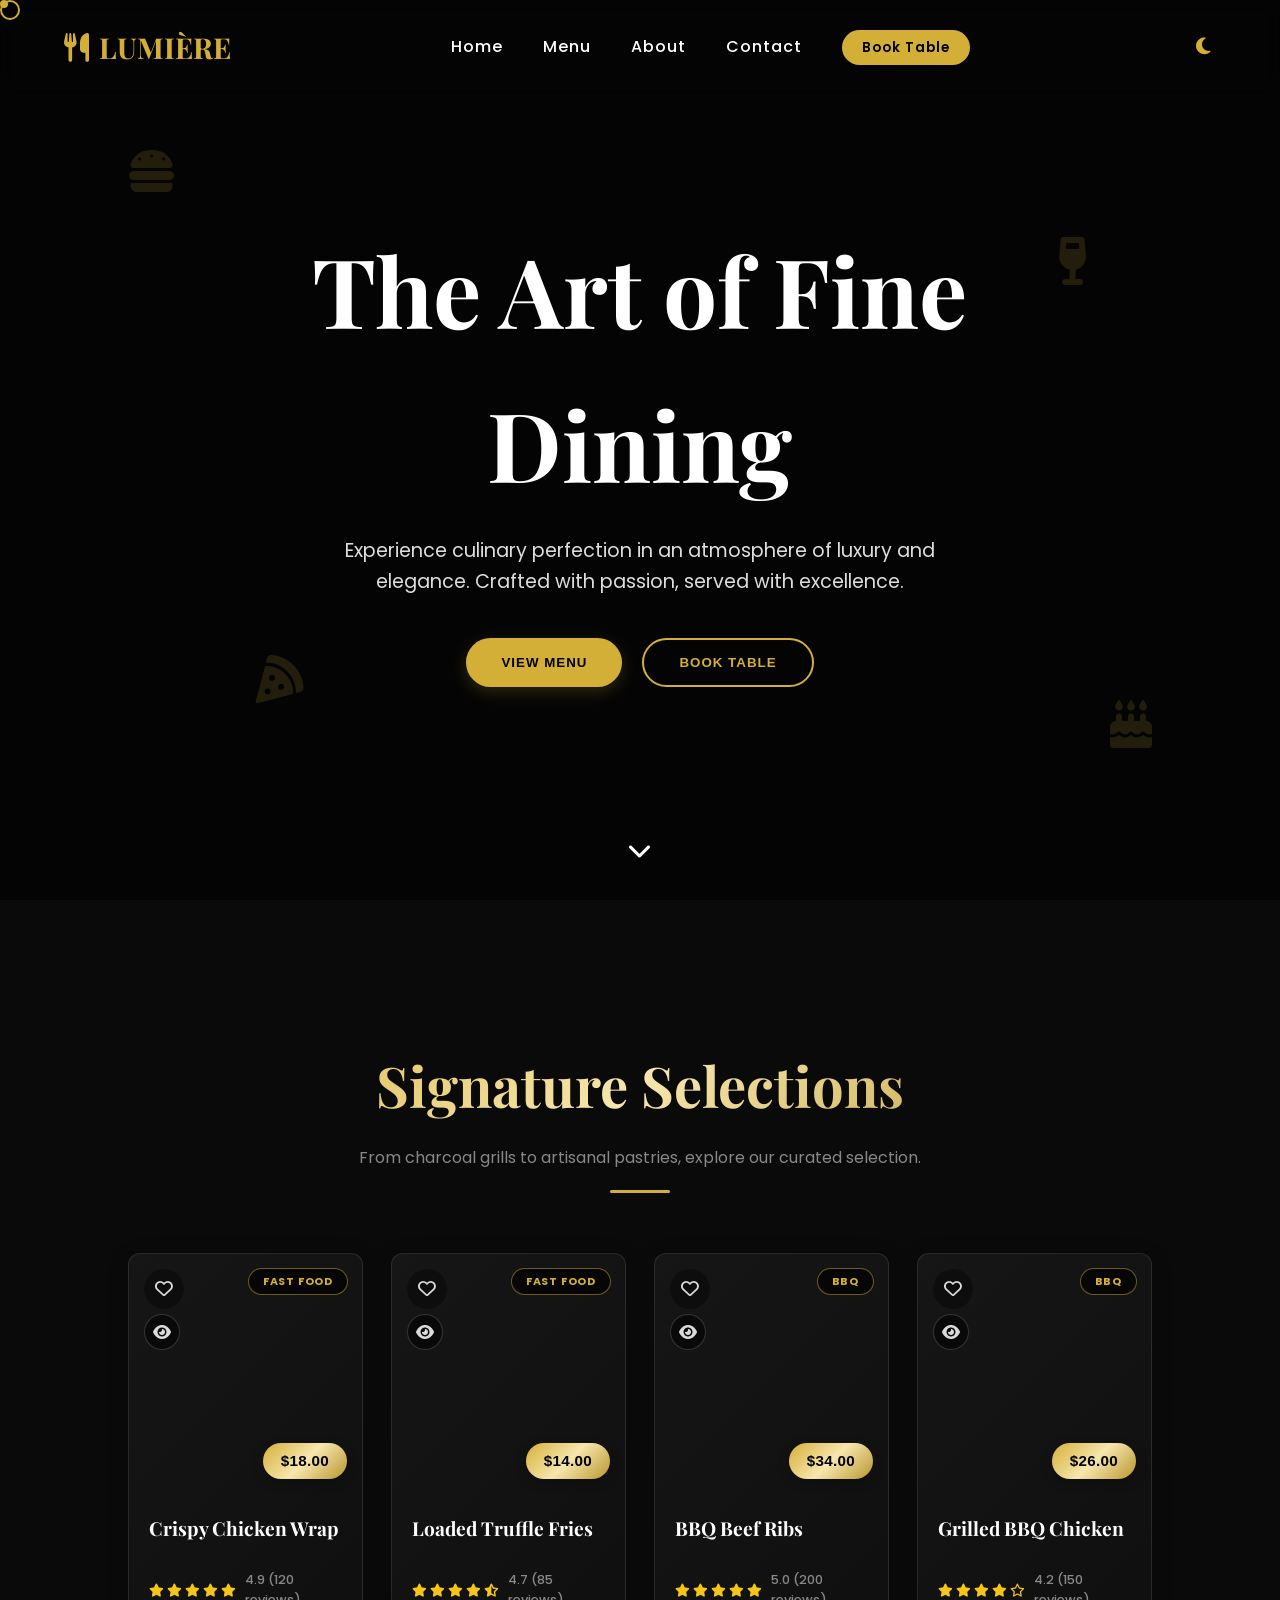
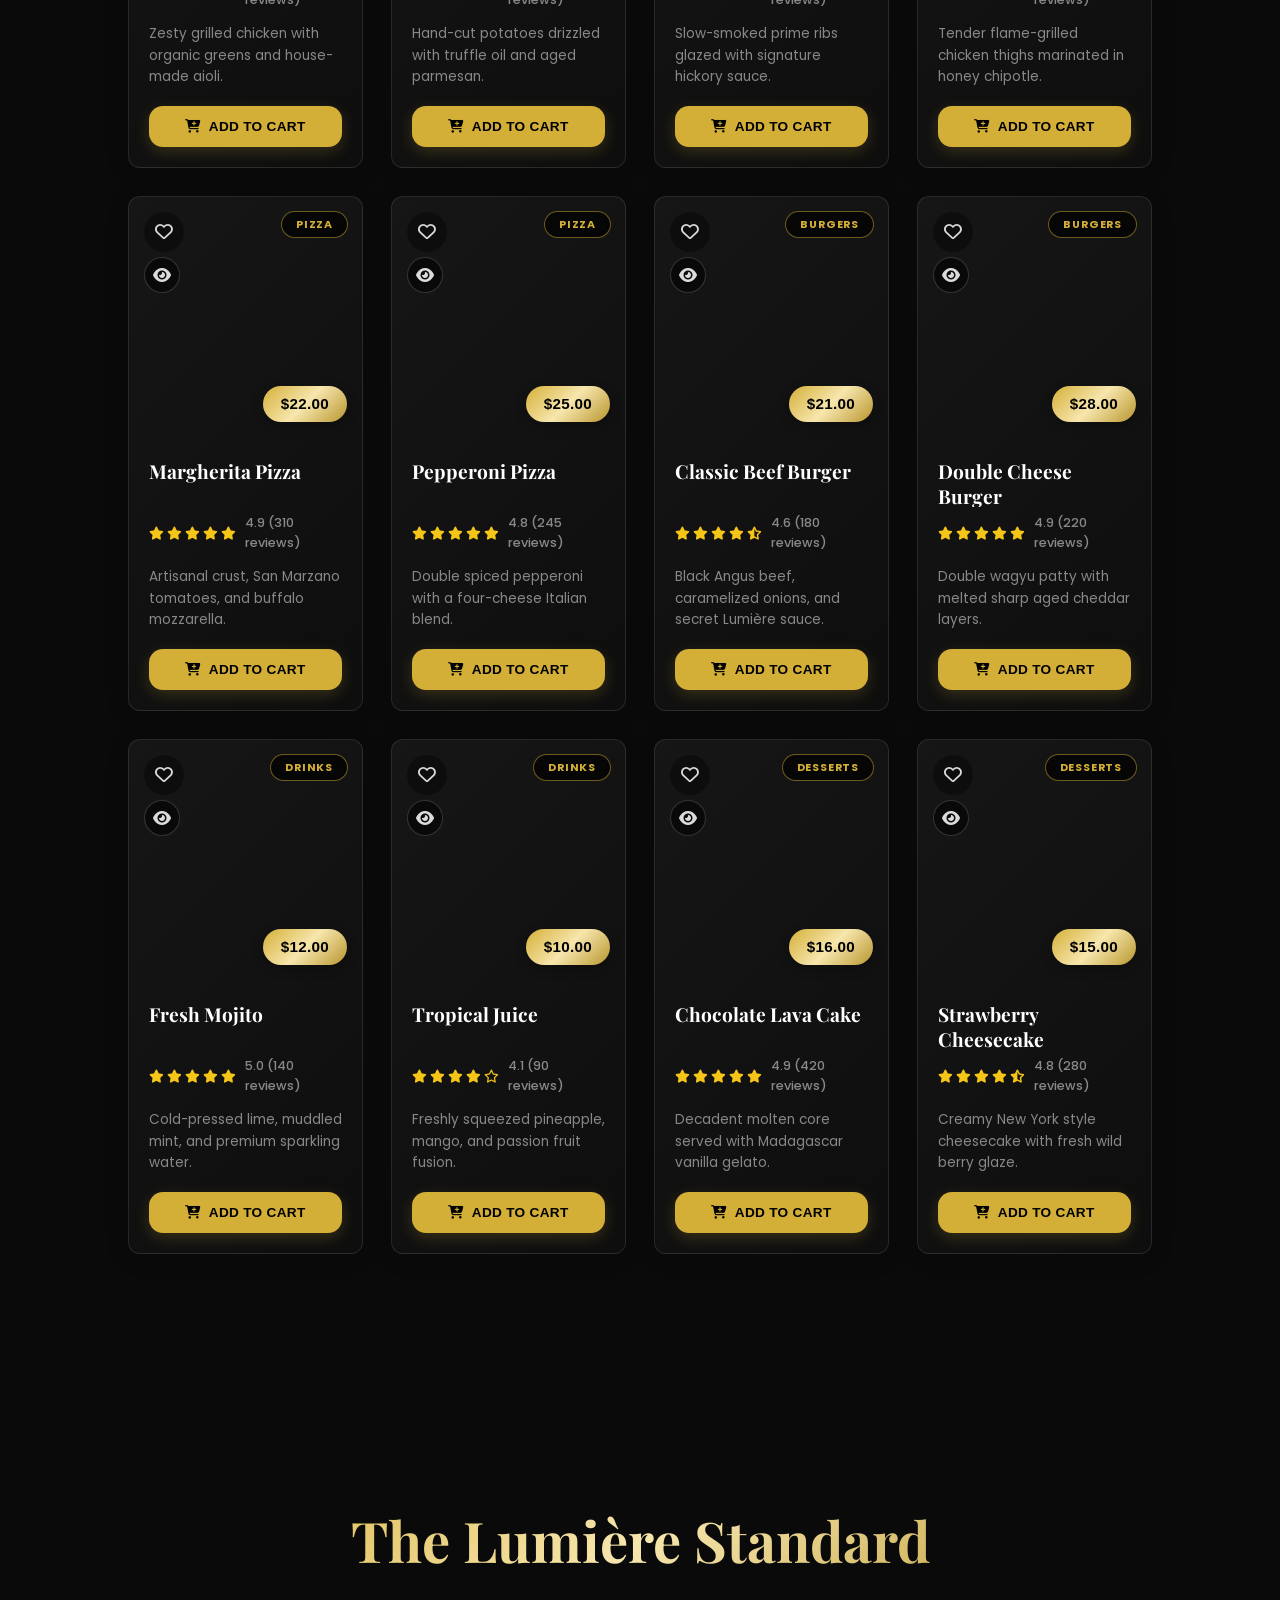
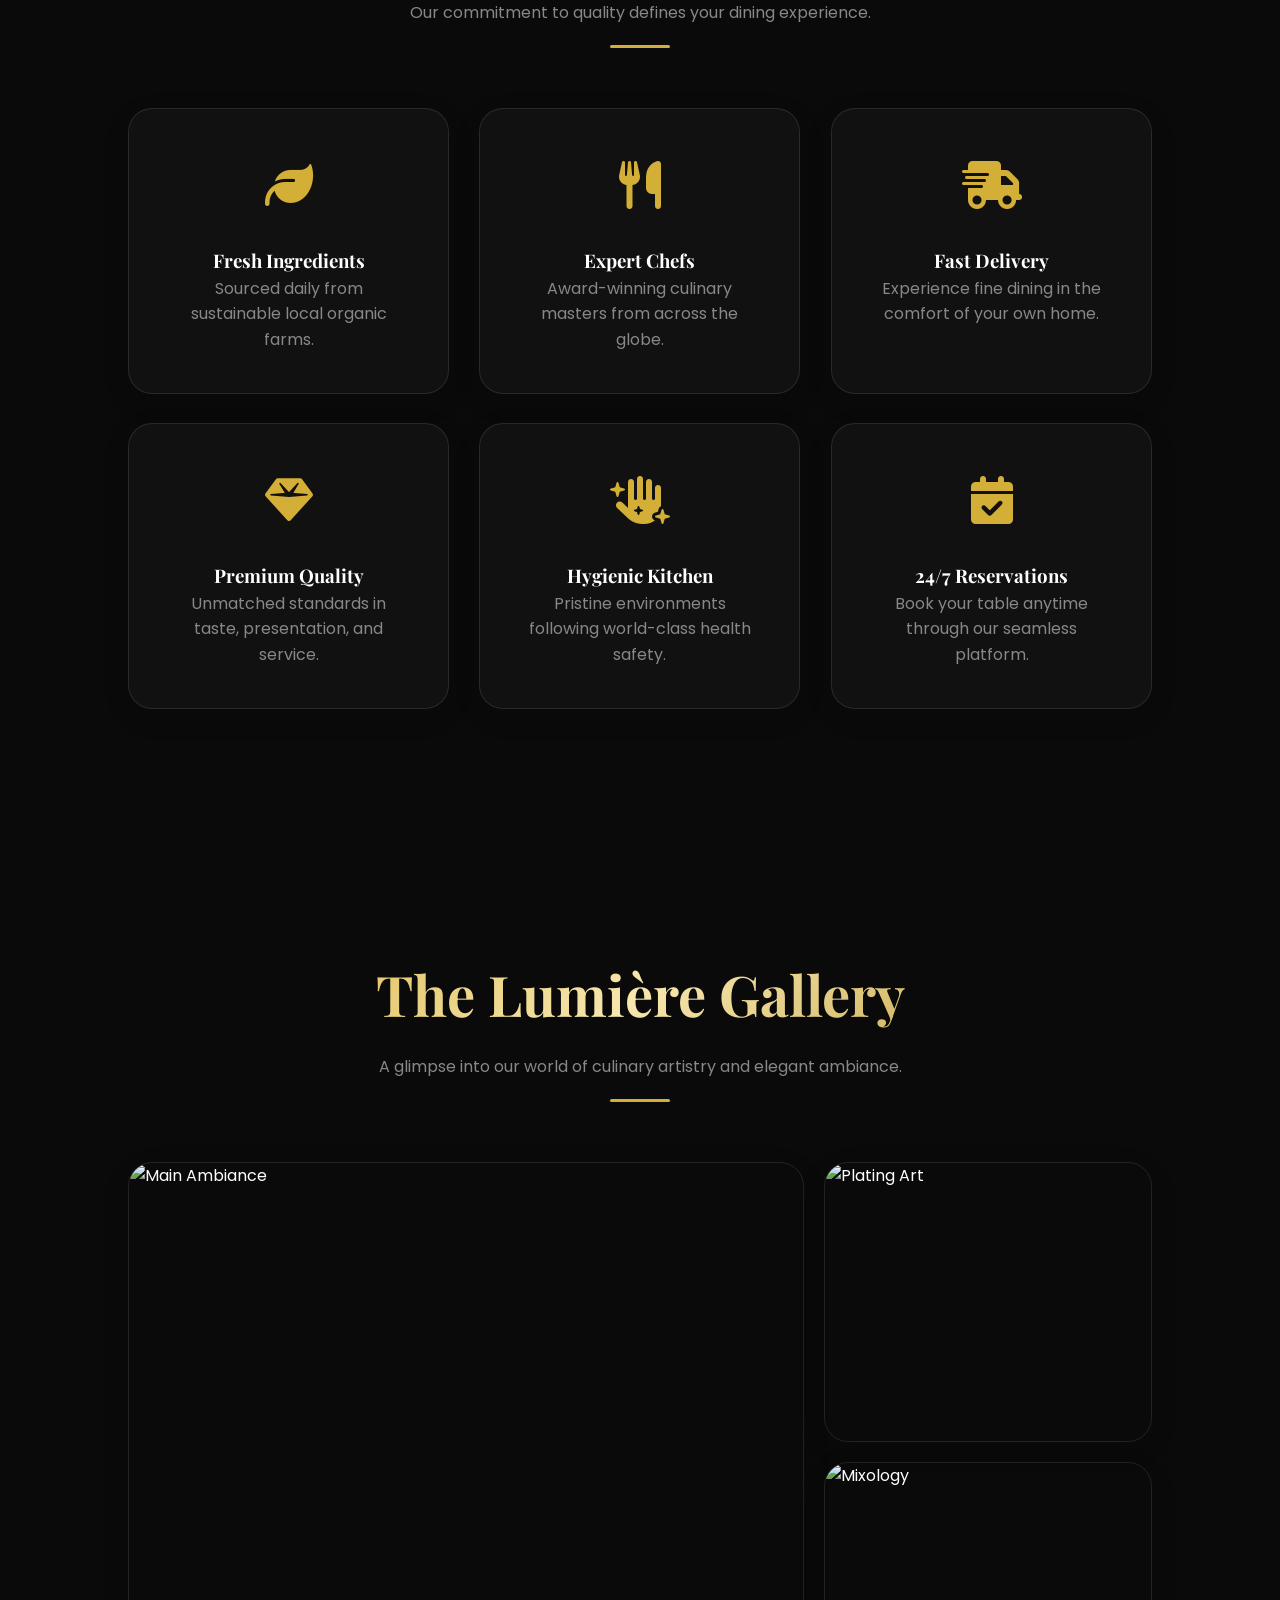
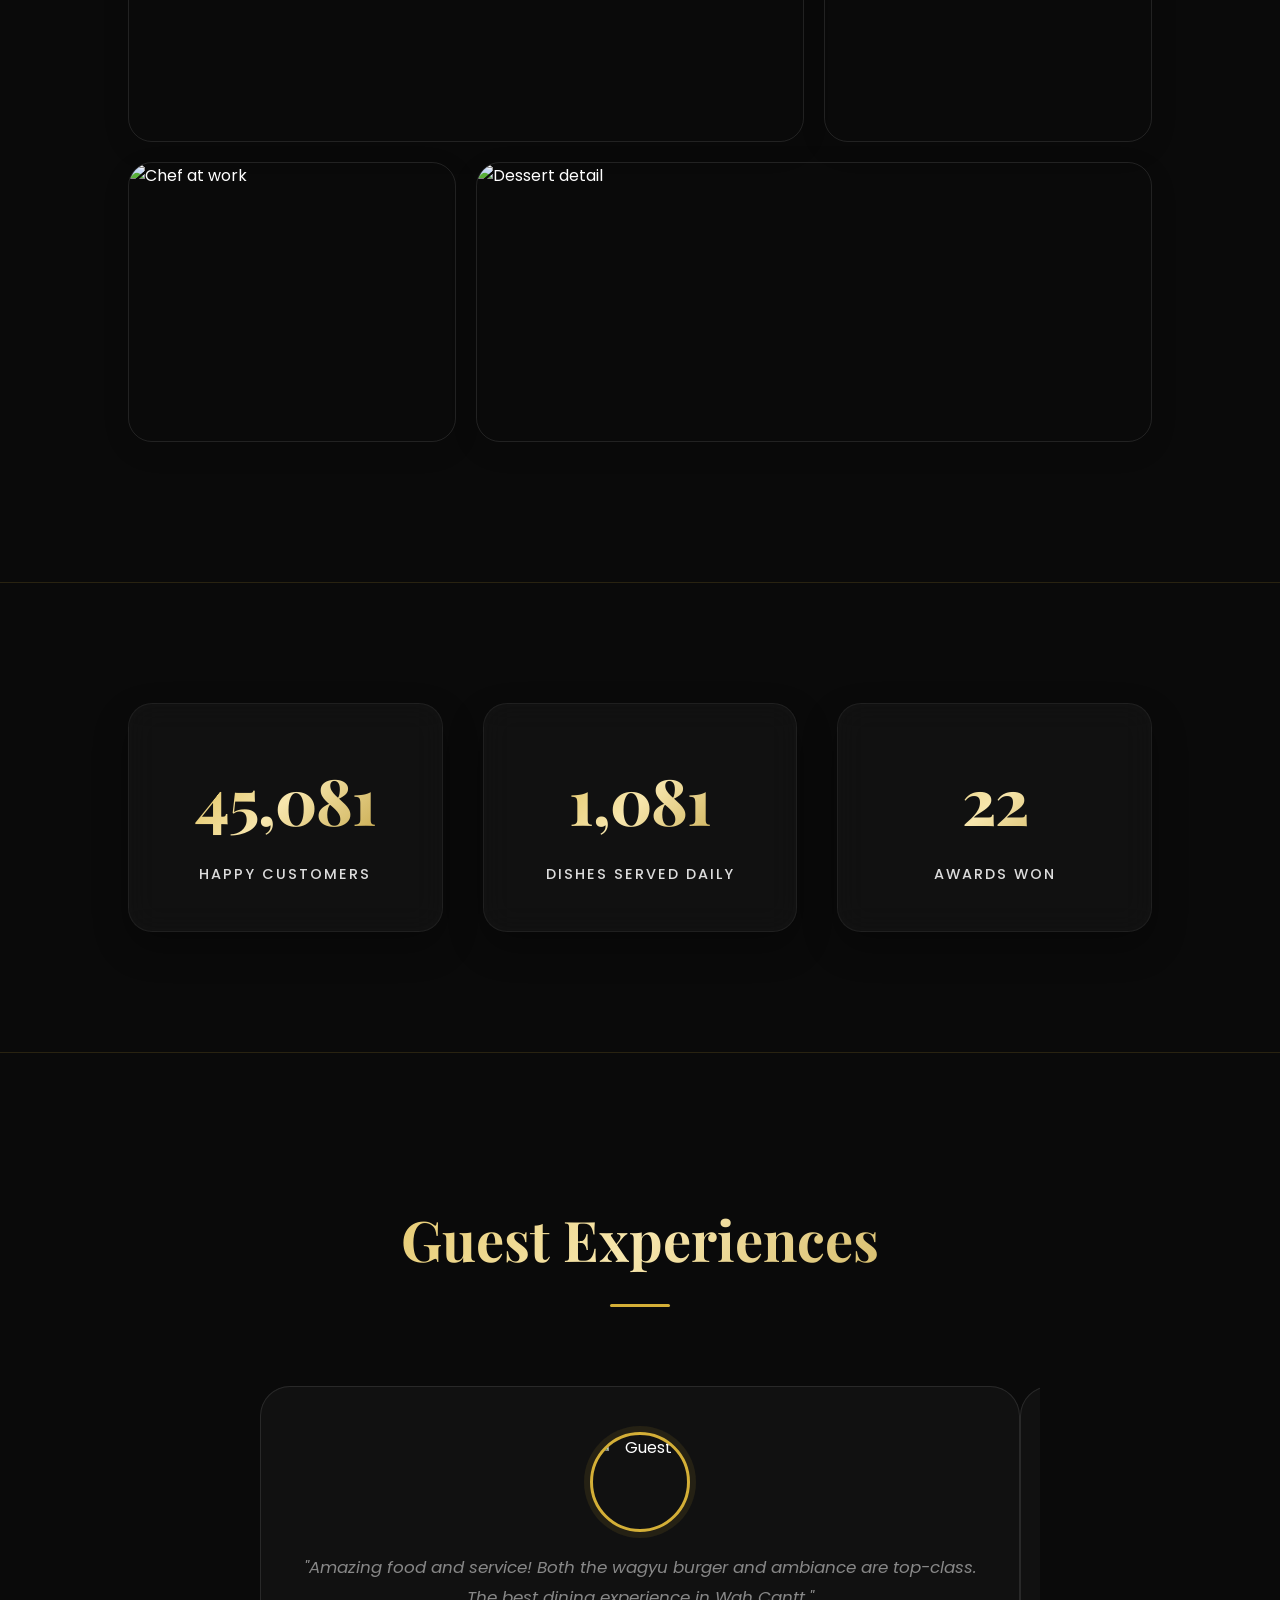
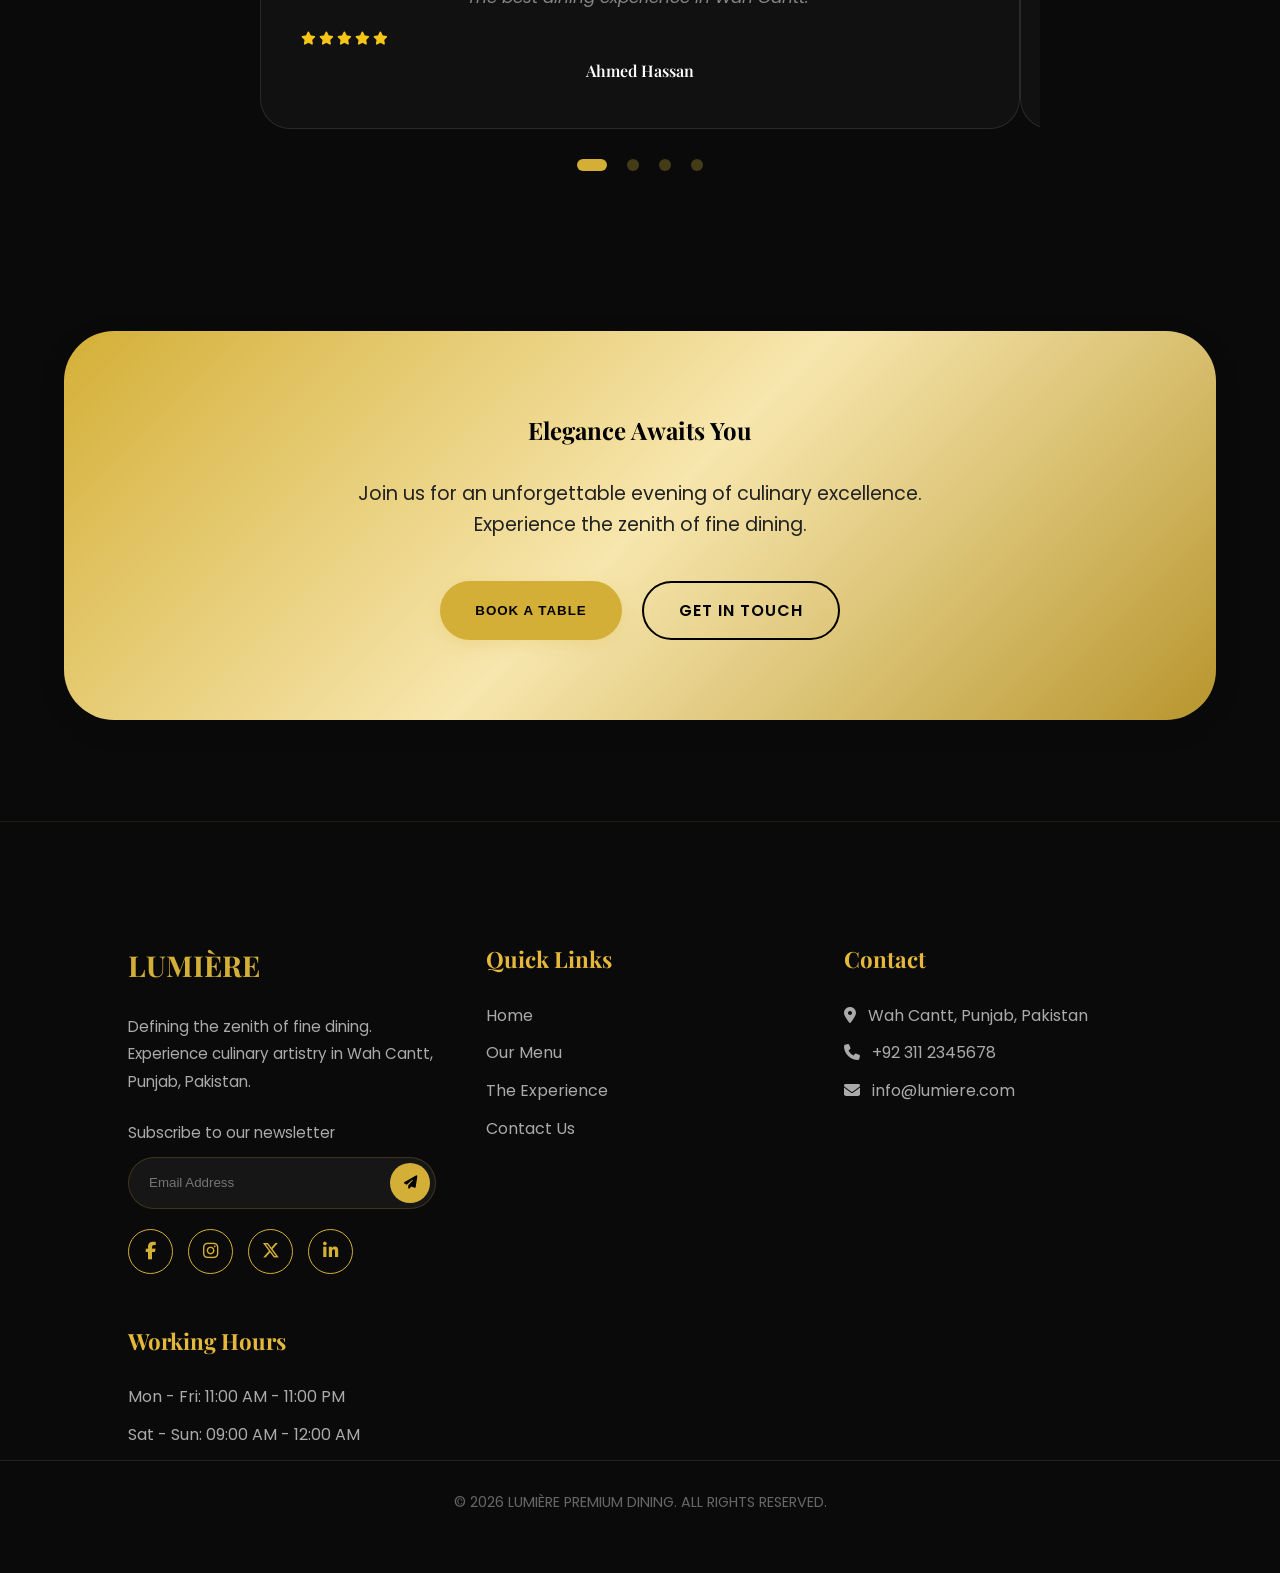
==== commit e3353843: "Add files via upload" ====
--- a/index.html
+++ b/index.html
@@ -13,6 +13,8 @@
     <link rel="preconnect" href="https://fonts.gstatic.com" crossorigin>
     <link href="https://fonts.googleapis.com/css2?family=Playfair+Display:ital,wght@0,400;0,700;1,400&family=Poppins:wght@300;400;500;600;700&display=swap" rel="stylesheet">
     <link rel="stylesheet" href="style.css">
+    <!-- Prevent flash of wrong theme (FOUT fix) -->
+    <script>!function(){var t=localStorage.getItem('lumiere-theme');if(t)document.documentElement.setAttribute('data-theme',t)}();</script>
 </head>
 <body>
     <!-- Loading Screen -->
@@ -544,7 +546,7 @@
             </div>
         </div>
         <div class="copyright">
-            &copy; 2024 LUMIÈRE PREMIUM DINING. ALL RIGHTS RESERVED.
+            &copy; 2026 LUMIÈRE PREMIUM DINING. ALL RIGHTS RESERVED.
         </div>
     </footer>
 
--- a/style.css
+++ b/style.css
@@ -20,15 +20,18 @@
 }
 
 [data-theme="light"] {
-    --bg-dark: #ffffff;
+    --bg-dark: #f8f4ef;
     --text-dark: #121212;
-    --card-dark: var(--card-light);
-    --glass-bg: rgba(255, 255, 255, 0.9);
-    --card-border: rgba(0, 0, 0, 0.1);
-    --card-gradient: linear-gradient(135deg, rgba(0, 0, 0, 0.02) 0%, rgba(0, 0, 0, 0.01) 100%);
-    --text-secondary: #555555;
-    --shadow: 0 10px 30px rgba(0, 0, 0, 0.06);
-    --shadow-hover: 0 20px 45px rgba(0, 0, 0, 0.12);
+    --primary: #967215;
+    --primary-hover: #755810;
+    --card-dark: rgba(255, 255, 255, 0.95);
+    --glass-bg: rgba(255, 255, 255, 0.96);
+    --card-border: rgba(0, 0, 0, 0.12);
+    --card-gradient: linear-gradient(135deg, rgba(255,255,255,0.98) 0%, rgba(248,244,239,0.95) 100%);
+    --text-secondary: #3c3c3c;
+    --shadow: 0 10px 30px rgba(0, 0, 0, 0.08);
+    --shadow-hover: 0 20px 45px rgba(0, 0, 0, 0.14);
+    --card-inner-glow: inset 0 0 20px rgba(150,114,21,0.06);
 }
 
 * {
@@ -54,6 +57,7 @@
 ul { list-style: none; }
 a { text-decoration: none; color: inherit; }
 img { max-width: 100%; display: block; border-radius: 8px; }
+.dish-img-container img, .team-img img, .modal-img img { border-radius: 0; }
 
 /* Custom Cursor */
 .cursor { width: 20px; height: 20px; border: 2px solid var(--primary); border-radius: 50%; position: fixed; pointer-events: none; z-index: 9999; transition: transform 0.1s ease; mix-blend-mode: difference; }
@@ -147,7 +151,7 @@
 #about-hero { height: 85vh; }
 #about-hero::before { background-image: url('https://images.unsplash.com/photo-1517248135467-4c7edcad34c4?auto=format&fit=crop&q=80&w=2070'); }
 #contact-hero { height: 65vh; }
-#contact-hero::before { background-image: url('https://images.unsplash.com/photo-1556745753-b2904692b3cd?auto=format&fit=crop&q=80&w=2070'); }
+#contact-hero::before { background-image: url('https://images.unsplash.com/photo-1578474846511-04ba529f0b88?auto=format&fit=crop&q=80&w=2070'); }
 section:not(#hero):not(#about-hero):not(#menu-hero):not(#contact-hero) { background-color: var(--bg-dark); position: relative; z-index: 2; }
 .hero-overlay { position: absolute; inset: 0; background: rgba(0,0,0,0.55); z-index: 1; }
 .hero-content { position: relative; z-index: 5; padding: 0 10%; width: 100%; max-width: 1200px; }
@@ -223,58 +227,134 @@
 /* Menu Grid */
 .menu-grid { 
     display: grid; 
-    grid-template-columns: repeat(auto-fit, minmax(240px, 1fr)); 
-    gap: 25px; 
+    grid-template-columns: repeat(auto-fit, minmax(260px, 1fr)); 
+    gap: 28px; 
     height: auto !important;
     overflow: visible !important;
     will-change: transform, opacity;
 }
+
+/* ===== PREMIUM MODERN DISH CARD ===== */
 .dish-card { 
     background: var(--card-gradient);
-    border-radius: 24px;
+    border-radius: 12px;
     overflow: hidden; 
-    border: 1px solid rgba(255, 255, 255, 0.08); 
-    transition: transform 0.4s cubic-bezier(0.165, 0.84, 0.44, 1), 
-                box-shadow 0.4s cubic-bezier(0.165, 0.84, 0.44, 1), 
+    border: 1px solid var(--card-border);
+    transition: transform 0.45s cubic-bezier(0.165, 0.84, 0.44, 1), 
+                box-shadow 0.45s cubic-bezier(0.165, 0.84, 0.44, 1), 
                 border-color 0.3s ease,
                 background 0.3s ease;
     position: relative; 
     display: flex; 
     flex-direction: column; 
     backdrop-filter: blur(25px);
-    box-shadow: var(--shadow);
+    -webkit-backdrop-filter: blur(25px);
+    box-shadow: 0 4px 24px rgba(0,0,0,0.12), 0 1px 4px rgba(0,0,0,0.08);
     height: 100%;
-    min-height: 480px;
+    min-height: 490px;
     z-index: 1;
     will-change: transform, box-shadow;
 }
-.dish-card::before { content: ''; position: absolute; inset: 0; background: radial-gradient(circle at top right, rgba(212,175,55,0.15), transparent); opacity: 0; transition: var(--transition); z-index: -1; }
-.dish-card:hover { 
-    transform: translateY(-15px) scale(1.03); 
-    border-color: rgba(212, 175, 55, 0.4); 
+/* Top gold accent line */
+.dish-card::after {
+    content: '';
+    position: absolute;
+    top: 0;
+    left: 0;
+    right: 0;
+    height: 3px;
+    background: var(--gold-gradient);
+    opacity: 0;
+    transition: opacity 0.3s ease;
+    z-index: 10;
+    border-radius: 12px 12px 0 0;
+}
+.dish-card::before { content: ''; position: absolute; inset: 0; background: radial-gradient(circle at top right, rgba(212,175,55,0.12), transparent 60%); opacity: 0; transition: opacity 0.4s ease; z-index: 0; pointer-events: none; }
+.dish-card:hover {
+    transform: translateY(-14px) scale(1.02);
+    border-color: rgba(212, 175, 55, 0.5);
     background: var(--glass-bg);
-    box-shadow: var(--shadow-hover), 0 0 20px rgba(212, 175, 55, 0.1); 
+    box-shadow: 0 24px 60px rgba(0,0,0,0.2), 0 0 0 1px rgba(212,175,55,0.15), 0 0 40px rgba(212, 175, 55, 0.18);
 }
 .dish-card:hover::before { opacity: 1; }
-.dish-img-container { height: 260px; overflow: hidden; position: relative; border-radius: 20px 20px 0 0; }
+.dish-card:hover::after { opacity: 1; }
+
+/* Image Container */
+.dish-img-container { height: 240px; overflow: hidden; position: relative; border-radius: 12px 12px 0 0; flex-shrink: 0; }
+/* Shimmer sweep */
 .dish-img-container::after { 
-    content: ''; position: absolute; top: 0; left: -100%; width: 50%; height: 100%; 
-    background: linear-gradient(to right, transparent, rgba(255,255,255,0.2), transparent); 
-    transform: skewX(-25deg); transition: 0.5s; 
-}
-.dish-card:hover .dish-img-container::after { left: 150%; }
-.dish-card img { width: 100%; height: 100%; object-fit: cover; transition: 0.6s ease; }
-.dish-card:hover img { transform: scale(1.08); }
-.category-badge { position: absolute; top: 15px; right: 15px; background: rgba(0,0,0,0.7); color: var(--primary); backdrop-filter: blur(5px); border: 1px solid var(--primary); padding: 4px 14px; border-radius: 50px; font-size: 0.7rem; font-weight: 600; z-index: 2; text-transform: uppercase; letter-spacing: 0.5px; }
-.dish-info { padding: 20px; flex-grow: 1; display: flex; flex-direction: column; }
-.dish-info h3 { font-size: 1.3rem; margin-bottom: 6px; color: var(--text-dark); font-weight: 700; display: -webkit-box; -webkit-line-clamp: 2; line-clamp: 2; -webkit-box-orient: vertical; overflow: hidden; height: 3.2rem; line-height: 1.3; will-change: contents; }
-.dish-price { position: absolute; top: 220px; left: 15px; background: var(--gold-gradient); color: #000; padding: 6px 16px; border-radius: 50px; font-weight: 700; font-size: 1rem; box-shadow: 0 5px 15px rgba(0,0,0,0.2); z-index: 5; }
-.rating { color: #ffcc00; font-size: 0.85rem; margin-bottom: 15px; display: flex; align-items: center; gap: 4px; }
-.rating span { color: #888; margin-left: 5px; font-weight: 500; }
-.dish-info p { flex-grow: 1; margin-bottom: 20px; color: #888; font-size: 0.85rem; line-height: 1.5; font-weight: 300; }
+    content: ''; position: absolute; top: 0; left: -100%; width: 60%; height: 100%; 
+    background: linear-gradient(105deg, transparent 40%, rgba(255,255,255,0.18) 50%, transparent 60%); 
+    transition: left 0.6s ease;
+    z-index: 3;
+}
+.dish-card:hover .dish-img-container::after { left: 130%; }
+.dish-card img { width: 100%; height: 100%; object-fit: cover; transition: transform 0.8s cubic-bezier(0.165, 0.84, 0.44, 1), filter 0.4s ease; filter: brightness(0.92) saturate(1.05); }
+.dish-card:hover img { transform: scale(1.1) rotate(1deg); filter: brightness(1.05) saturate(1.15); }
+
+/* Badge & Price Overlays */
+.category-badge { position: absolute; top: 14px; right: 14px; background: rgba(0,0,0,0.75); color: var(--primary); backdrop-filter: blur(8px); border: 1px solid rgba(212,175,55,0.5); padding: 4px 14px; border-radius: 50px; font-size: 0.68rem; font-weight: 700; z-index: 4; text-transform: uppercase; letter-spacing: 0.8px; }
+
+/* Card Body */
+.dish-info { padding: 22px 20px 20px; flex-grow: 1; display: flex; flex-direction: column; position: relative; z-index: 1; }
+.dish-info h3 { font-size: 1.2rem; margin-bottom: 6px; color: var(--text-dark); font-weight: 700; display: -webkit-box; -webkit-line-clamp: 2; line-clamp: 2; -webkit-box-orient: vertical; overflow: hidden; height: 3rem; line-height: 1.3; }
+
+/* Price badge */
+.dish-price { 
+    background: var(--gold-gradient); 
+    color: #000; 
+    padding: 6px 18px; 
+    border-radius: 50px; 
+    font-weight: 800; 
+    font-size: 0.95rem; 
+    box-shadow: 0 4px 12px rgba(0, 0, 0, 0.25); 
+    letter-spacing: 0.3px; 
+}
+
+/* Position specifically in cards inside image container */
+.dish-img-container .dish-price {
+    position: absolute;
+    bottom: 15px;
+    right: 15px;
+    z-index: 5;
+}
+
+/* Rating */
+.rating { color: #f5c518; font-size: 0.82rem; margin-bottom: 12px; display: flex; align-items: center; gap: 3px; }
+.rating span { color: var(--text-secondary); margin-left: 6px; font-weight: 500; font-size: 0.8rem; }
+
+/* Description */
+.dish-info p { flex-grow: 1; margin-bottom: 18px; color: var(--text-secondary); font-size: 0.85rem; line-height: 1.6; font-weight: 400; }
+
+/* Action Button */
 .dish-actions { display: flex; gap: 10px; margin-top: auto; }
-.dish-actions .add-to-cart { flex: 1; font-size: 0.85rem; padding: 14px 20px; border-radius: 12px; background: var(--primary); color: #000; border: none; width: 100%; display: flex; align-items: center; justify-content: center; gap: 10px; }
-.dish-actions .add-to-cart:hover { transform: translateY(-3px); box-shadow: var(--gold-shadow); }
+.dish-actions .add-to-cart { flex: 1; font-size: 0.85rem; padding: 13px 20px; border-radius: 14px; background: var(--primary); color: #000; border: none; width: 100%; display: flex; align-items: center; justify-content: center; gap: 8px; font-weight: 600; letter-spacing: 0.3px; transition: all 0.3s ease; }
+.dish-actions .add-to-cart:hover { transform: translateY(-3px); box-shadow: 0 10px 25px rgba(212,175,55,0.4); background: #e8c44a; }
+
+/* Light mode card fix */
+[data-theme="light"] .dish-card { border-color: rgba(0,0,0,0.1); box-shadow: 0 4px 20px rgba(0,0,0,0.06); }
+[data-theme="light"] .dish-card:hover { box-shadow: 0 20px 50px rgba(0,0,0,0.12), 0 0 30px rgba(150, 114, 21, 0.25); border-color: rgba(150, 114, 21, 0.5); background: #ffffff; }
+[data-theme="light"] .dish-info p { color: #3c3c3c; }
+[data-theme="light"] .rating span { color: #444; }
+
+/* Beautiful hover micro-interactions for both modes */
+.dish-card .dish-price {
+    transition: transform 0.4s cubic-bezier(0.165, 0.84, 0.44, 1), box-shadow 0.4s cubic-bezier(0.165, 0.84, 0.44, 1);
+}
+.dish-card:hover .dish-price {
+    transform: scale(1.08) translateY(-2px);
+    box-shadow: 0 8px 25px rgba(212, 175, 55, 0.5);
+}
+[data-theme="light"] .dish-card:hover .dish-price {
+    box-shadow: 0 8px 25px rgba(150, 114, 21, 0.45);
+}
+.dish-card .btn-floating {
+    opacity: 0.85;
+    transition: transform 0.3s cubic-bezier(0.165, 0.84, 0.44, 1), background 0.3s ease, opacity 0.3s ease, border-color 0.3s ease;
+}
+.dish-card:hover .btn-floating {
+    opacity: 1;
+}
 
 .btn-floating { position: absolute; top: 15px; background: rgba(0,0,0,0.6); width: 36px; height: 36px; display: flex; align-items: center; justify-content: center; border-radius: 50%; color: #fff; border: 1px solid rgba(255,255,255,0.2); transition: 0.3s; z-index: 5; }
 .btn-floating:hover { background: var(--primary); color: #000; border-color: var(--primary); transform: scale(1.1); }
@@ -299,11 +379,14 @@
 
 /* Features */
 .features-grid { display: grid; grid-template-columns: repeat(auto-fit, minmax(250px, 1fr)); gap: 30px; }
-.feature-card { padding: 40px; background: var(--card-dark); border-radius: 20px; text-align: center; transition: var(--transition); border: 1px solid rgba(255,255,255,0.05); box-shadow: var(--shadow); }
-.feature-card:hover { background: var(--primary); transform: translateY(-10px); }
-.feature-card:hover * { color: #000 !important; }
-.feature-icon { font-size: 3rem; color: var(--primary); margin-bottom: 20px; }
-.feature-card:hover .feature-icon { transform: scale(1.1) rotate(5deg); }
+.feature-card { padding: 40px; background: var(--card-dark); border-radius: 24px; text-align: center; transition: var(--transition); border: 1px solid var(--card-border); box-shadow: var(--shadow); }
+.feature-card h3 { color: var(--text-dark); }
+.feature-card p { color: var(--text-secondary); }
+.feature-card:hover { background: var(--primary); transform: translateY(-10px); border-color: var(--primary); }
+.feature-card:hover * { color: #000 !important; fill: #000 !important; }
+.feature-icon { font-size: 3rem; color: var(--primary); margin-bottom: 20px; transition: transform 0.4s ease; }
+.feature-card:hover .feature-icon { transform: scale(1.15) rotate(8deg); }
+[data-theme="light"] .feature-card { background: rgba(0,0,0,0.03); border-color: rgba(0,0,0,0.08); }
 
 /* Gallery */
 #gallery {
@@ -443,39 +526,76 @@
 
 /* Stats Section */
 #stats {
+    position: relative;
+    background-image: linear-gradient(rgba(10, 10, 10, 0.82), rgba(10, 10, 10, 0.82)), url('https://images.unsplash.com/photo-1552566626-52f8b828add9?q=80&w=2000');
+    background-size: cover;
+    background-position: center;
+    background-repeat: no-repeat;
+    background-attachment: fixed;
     display: flex;
     justify-content: space-around;
     align-items: center;
     flex-wrap: wrap;
     gap: 40px;
+    padding: 120px 10%;
+    border-top: 1px solid rgba(212, 175, 55, 0.15);
+    border-bottom: 1px solid rgba(212, 175, 55, 0.15);
+    z-index: 1;
+}
+@media (max-width: 1024px) {
+    #stats {
+        background-attachment: scroll !important;
+    }
 }
 .stat-item {
     text-align: center;
     flex: 1;
-    min-width: 200px;
+    min-width: 220px;
+    background: rgba(255, 255, 255, 0.03);
+    backdrop-filter: blur(15px);
+    -webkit-backdrop-filter: blur(15px);
+    border: 1px solid rgba(255, 255, 255, 0.06);
+    border-radius: 24px;
+    padding: 45px 30px;
+    box-shadow: 0 15px 35px rgba(0, 0, 0, 0.3), inset 0 0 15px rgba(255, 255, 255, 0.02);
+    transition: all 0.4s cubic-bezier(0.165, 0.84, 0.44, 1);
+}
+.stat-item:hover {
+    transform: translateY(-8px);
+    background: rgba(255, 255, 255, 0.06);
+    border-color: rgba(212, 175, 55, 0.4);
+    box-shadow: 0 20px 45px rgba(0, 0, 0, 0.4), 0 0 20px rgba(212, 175, 55, 0.15);
 }
 .stat-item h3 {
-    font-size: clamp(2.5rem, 5vw, 4rem);
-    color: var(--primary);
-    margin-bottom: 10px;
-    font-weight: 700;
+    font-size: clamp(2.8rem, 5vw, 4rem);
+    background: var(--gold-gradient);
+    -webkit-background-clip: text;
+    background-clip: text;
+    -webkit-text-fill-color: transparent;
+    color: transparent;
+    margin-bottom: 12px;
+    font-weight: 800;
+    letter-spacing: -1px;
 }
 .stat-item p {
-    color: var(--text-secondary);
-    font-size: 1rem;
+    color: #ddd;
+    font-size: 0.9rem;
     text-transform: uppercase;
     letter-spacing: 2px;
+    font-weight: 500;
 }
 
 /* Testimonials */
 .testimonial-container { max-width: 800px; margin: 0 auto; position: relative; overflow: hidden; padding: 20px; }
 .testimonial-slider { display: flex; transition: transform 0.6s ease-in-out; }
-.testimonial-card { min-width: 100%; padding: 40px; background: var(--card-dark); border-radius: 30px; text-align: center; }
-.customer-img { width: 100px; height: 100px; border-radius: 50%; margin: 0 auto 20px; border: 3px solid var(--primary); object-fit: cover; }
-.testimonial-card p { font-style: italic; font-size: 1.1rem; color: var(--text-secondary); margin-bottom: 20px; }
+.testimonial-card { min-width: 100%; padding: 45px 40px; background: var(--card-dark); border-radius: 30px; text-align: center; border: 1px solid var(--card-border); }
+.customer-img { width: 100px; height: 100px; border-radius: 50%; margin: 0 auto 20px; border: 3px solid var(--primary); object-fit: cover; box-shadow: 0 0 0 6px rgba(212,175,55,0.1); }
+.testimonial-card p { font-style: italic; font-size: 1.05rem; color: var(--text-secondary); margin-bottom: 20px; line-height: 1.8; }
+.testimonial-card h4 { color: var(--text-dark); font-size: 1rem; font-weight: 600; }
 .testimonial-controls { display: flex; justify-content: center; gap: 20px; margin-top: 30px; }
-.dot { width: 12px; height: 12px; border-radius: 50%; background: rgba(212, 175, 55, 0.3); cursor: pointer; }
+.dot { width: 12px; height: 12px; border-radius: 50%; background: rgba(212, 175, 55, 0.3); cursor: pointer; transition: all 0.3s ease; }
 .dot.active { background: var(--primary); width: 30px; border-radius: 10px; }
+[data-theme="light"] .testimonial-card { background: rgba(0,0,0,0.03); }
 
 /* Reservation */
 #reservation { background: var(--gold-gradient); color: #000; border-radius: 50px; margin: 40px 5% 100px; text-align: center; padding: 80px 30px; box-shadow: var(--shadow); position: relative; width: auto; }
@@ -483,6 +603,13 @@
 #reservation p { color: #222; max-width: 600px; margin: 0 auto 40px; }
 #reservation .btn-outline { border-color: #000; color: #000; }
 #reservation .btn-outline:hover { background: #000; color: var(--primary); border-color: #000; }
+#reservation.active #open-reservation {
+    animation: buttonAttentionGrow 2.5s ease-in-out infinite;
+}
+@keyframes buttonAttentionGrow {
+    0%, 100% { transform: scale(1); box-shadow: 0 5px 15px rgba(0, 0, 0, 0.2); }
+    50% { transform: scale(1.1); box-shadow: 0 15px 35px rgba(0, 0, 0, 0.35), 0 0 25px rgba(255, 255, 255, 0.4); }
+}
 
 /* Reservation Modal specific */
 .reservation-modal-content { display: block !important; padding: 40px 25px 30px !important; }
@@ -583,28 +710,57 @@
 .category-tabs { 
     display: flex; 
     gap: 12px; 
-    padding-bottom: 5px; 
+    padding: 10px 0; 
     justify-content: center; 
     flex-wrap: wrap; 
     width: 100%;
+    margin-top: 15px;
 }
 .category-tabs::-webkit-scrollbar { display: none; }
 .filter-btn { 
-    padding: 10px 24px; 
+    padding: 12px 28px; 
     border-radius: 50px; 
-    border: 1px solid rgba(212,175,55,0.1); 
-    background: transparent; 
+    border: 1px solid rgba(212,175,55,0.25); 
+    background: rgba(255, 255, 255, 0.02); 
     color: var(--text-dark); 
     cursor: pointer; 
     white-space: nowrap; 
-    transition: var(--transition); 
+    transition: all 0.4s cubic-bezier(0.165, 0.84, 0.44, 1); 
     font-family: inherit; 
     font-size: 0.9rem; 
     font-weight: 500;
     flex: 0 0 auto;
-}
-.filter-btn .count { opacity: 0.7; font-size: 0.85rem; }
-.filter-btn.active, .filter-btn:hover { background: var(--primary); color: #000; border-color: var(--primary); }
+    backdrop-filter: blur(5px);
+    -webkit-backdrop-filter: blur(5px);
+    box-shadow: 0 4px 15px rgba(0,0,0,0.1);
+}
+.filter-btn .count { 
+    opacity: 0.8; 
+    font-size: 0.8rem; 
+    margin-left: 6px;
+    background: rgba(255,255,255,0.1);
+    padding: 2px 8px;
+    border-radius: 20px;
+    transition: background 0.3s ease;
+}
+.filter-btn:hover {
+    transform: translateY(-2px);
+    border-color: var(--primary);
+    box-shadow: 0 8px 20px rgba(212,175,55,0.15);
+    background: rgba(212, 175, 55, 0.05);
+    color: var(--primary);
+}
+.filter-btn.active { 
+    background: var(--gold-gradient); 
+    color: #000; 
+    border-color: transparent;
+    box-shadow: var(--gold-shadow);
+    font-weight: 600;
+}
+.filter-btn.active .count {
+    background: rgba(0,0,0,0.15);
+    color: #000;
+}
 
 /* Beautiful Mobile Category Filter Wrapper */
 .mobile-category-filter {
@@ -836,31 +992,132 @@
 }
 
 @media (max-width: 768px) {
+    #menu-filters {
+        top: 60px;
+        padding: 15px 15px 15px;
+    }
     .filter-container {
         display: flex;
-        flex-wrap: wrap;
+        flex-direction: column;
         gap: 12px;
         margin-bottom: 12px;
-    }
-    .search-box { flex: 1.6; min-width: 200px; }
-    .sort-box { flex: 1; min-width: 140px; }
-    .search-box input { height: 42px; padding: 0 10px 0 35px; font-size: 0.75rem; }
-    .search-box i { left: 12px; font-size: 0.8rem; }
-    .sort-box select { height: 44px; padding: 0 30px 0 38px; font-size: 0.8rem; border-radius: 12px; background-position: right 10px center; }
-    .sort-box i { left: 15px; font-size: 0.9rem; }
+        width: 100%;
+    }
+    .search-box {
+        width: 100%;
+        min-width: 100%;
+        flex: none;
+    }
+    .sort-box {
+        width: 100%;
+        min-width: 100%;
+        flex: none;
+    }
+    .search-box input {
+        height: 46px;
+        padding: 0 15px 0 50px;
+        font-size: 0.9rem;
+        border-radius: 50px;
+        width: 100%;
+    }
+    .search-box i {
+        left: 20px;
+        font-size: 1rem;
+    }
+    .sort-box select {
+        height: 46px;
+        padding: 0 45px 0 45px;
+        font-size: 0.9rem;
+        border-radius: 50px;
+        background-position: right 20px center;
+        width: 100%;
+    }
+    .sort-box i {
+        left: 20px;
+        font-size: 1rem;
+    }
     
     .cart-panel { width: 100%; }
     .cart-toast { bottom: 80px; font-size: 0.8rem; padding: 12px 18px; }
     .special-content { padding: 32px 24px; }
-    #menu-filters { top: 60px; padding: 15px 4% 10px; }
+    
+    .mobile-category-filter {
+        display: none !important;
+    }
     .category-tabs {
-        display: none !important;
-    }
-    .mobile-category-filter {
-        display: block;
-    }
-    .mobile-category-filter select { height: 44px; padding: 0 40px 0 38px; font-size: 0.8rem; border-radius: 12px; background-position: right 10px center; }
-    .mobile-category-filter i { left: 15px; font-size: 0.9rem; }
+        display: flex !important;
+        justify-content: flex-start !important;
+        flex-wrap: nowrap !important;
+        overflow-x: auto !important;
+        -webkit-overflow-scrolling: touch !important;
+        padding: 8px 10px 14px !important;
+        gap: 10px !important;
+        width: auto !important;
+        margin: 15px -15px 0 -15px !important; /* Extend scroll area to screen edges */
+        scrollbar-width: none !important; /* Firefox */
+        scroll-snap-type: x mandatory !important;
+    }
+    .category-tabs::-webkit-scrollbar {
+        display: none !important; /* Safari/Chrome/Edge */
+    }
+    .category-tabs .filter-btn {
+        flex: 0 0 auto !important;
+        scroll-snap-align: start !important;
+        font-size: 0.85rem !important;
+        padding: 8px 18px !important;
+        height: 38px !important;
+        display: inline-flex !important;
+        align-items: center !important;
+        justify-content: center !important;
+        border-radius: 50px !important;
+    }
+
+    /* Specials Banner Mobile Ordering: Heading -> Image -> Description -> Price -> Button */
+    .special-banner {
+        display: flex !important;
+        flex-direction: column !important;
+    }
+    .special-content {
+        display: contents !important;
+    }
+    .badge-trending {
+        order: 1 !important;
+        margin: 30px 25px 12px !important;
+        align-self: flex-start !important;
+    }
+    .special-banner h3 {
+        order: 2 !important;
+        font-size: 1.8rem !important;
+        margin: 0 25px 15px !important;
+        color: var(--primary) !important;
+    }
+    .special-banner img {
+        order: 3 !important;
+        width: 100% !important;
+        height: auto !important;
+        min-height: auto !important;
+        max-height: 300px !important;
+        border-radius: 0 !important;
+    }
+    .special-banner p {
+        order: 4 !important;
+        margin: 25px 25px 12px !important;
+        color: var(--text-secondary) !important;
+        line-height: 1.7 !important;
+    }
+    .special-banner .price {
+        order: 5 !important;
+        margin: 0 25px 20px !important;
+        font-size: 2rem !important;
+        font-weight: 700 !important;
+        color: var(--primary) !important;
+    }
+    .special-banner .btn-primary {
+        order: 6 !important;
+        margin: 0 25px 35px !important;
+        align-self: flex-start !important;
+    }
+
     .map-container { height: 350px; border-radius: 20px; }
     footer { padding: 80px 0 40px; }
 }
@@ -934,11 +1191,34 @@
     .contact-container { grid-template-columns: 1fr; gap: 40px; }
 }
 
-/* Reveal Animation */
-.reveal { opacity: 0; transform: translateY(40px); transition: 1s cubic-bezier(0.22, 1, 0.36, 1); will-change: transform, opacity; }
-.reveal-left { opacity: 0; transform: translateX(-60px); transition: 1s cubic-bezier(0.22, 1, 0.36, 1); will-change: transform, opacity; }
-.reveal-right { opacity: 0; transform: translateX(60px); transition: 1s cubic-bezier(0.22, 1, 0.36, 1); will-change: transform, opacity; }
-.reveal-scale { opacity: 0; transform: scale(0.9); transition: 1s cubic-bezier(0.22, 1, 0.36, 1); will-change: transform, opacity; }
+/* ===== SCROLL REVEAL ANIMATIONS ===== */
+.reveal { 
+    opacity: 0; 
+    transform: translateY(50px); 
+    transition: opacity 0.8s cubic-bezier(0.22, 1, 0.36, 1), transform 0.8s cubic-bezier(0.22, 1, 0.36, 1); 
+    will-change: transform, opacity; 
+}
+.reveal-left { 
+    opacity: 0; 
+    transform: translateX(-60px); 
+    transition: opacity 0.8s cubic-bezier(0.22, 1, 0.36, 1), transform 0.8s cubic-bezier(0.22, 1, 0.36, 1); 
+    will-change: transform, opacity; 
+}
+.reveal-right { 
+    opacity: 0; 
+    transform: translateX(60px); 
+    transition: opacity 0.8s cubic-bezier(0.22, 1, 0.36, 1), transform 0.8s cubic-bezier(0.22, 1, 0.36, 1); 
+    will-change: transform, opacity; 
+}
+.reveal-scale { 
+    opacity: 0; 
+    transform: scale(0.88) translateY(20px); 
+    transition: opacity 0.9s cubic-bezier(0.22, 1, 0.36, 1), transform 0.9s cubic-bezier(0.22, 1, 0.36, 1); 
+    will-change: transform, opacity; 
+}
+/* Staggered card children */
+.dish-card.reveal { transform: translateY(40px) scale(0.97); }
+.dish-card.reveal.active { transform: translateY(0) scale(1); }
 
 .reveal.active, 
 .reveal-left.active, 
@@ -948,6 +1228,16 @@
     transform: translate(0, 0) scale(1); 
 }
 
+/* Continuous scroll float animation for hero icons */
+@keyframes floatScroll {
+    0% { transform: translate(0, 0) rotate(0deg); }
+    25% { transform: translate(8px, -15px) rotate(3deg); }
+    50% { transform: translate(-5px, -25px) rotate(-2deg); }
+    75% { transform: translate(-12px, -10px) rotate(4deg); }
+    100% { transform: translate(0, 0) rotate(0deg); }
+}
+.floating-icon { animation: floatScroll 8s ease-in-out infinite; }
+
 @media (max-width: 1024px) {
     .nav-links { display: none; }
     .hamburger { display: flex; }
@@ -962,15 +1252,7 @@
     #reservation { border-radius: 30px; padding: 60px 20px; margin: 20px 4% 60px; }
 }
 
-/* Global Desktop Grid Force */
-@media (min-width: 1200px) {
-    .menu-grid {
-        grid-template-columns: repeat(4, 1fr) !important;
-    }
-    .dish-card {
-        min-width: 0; /* Prevents overflow in grid */
-    }
-}
+/* Global Desktop Grid Force — see end of file */
 
 /* Lightbox Specific Styles */
 .modal-overlay.lightbox { z-index: 3000; }
@@ -1221,4 +1503,163 @@
 }
 @media (max-width: 480px) {
     .instagram-grid { grid-template-columns: 1fr; }
+}
+
+/* ============================================================
+   LIGHT MODE — GLOBAL OVERRIDES
+   Ensures every element is clearly readable in light theme
+   ============================================================ */
+
+/* --- Stats section: use lighter overlay in light mode --- */
+[data-theme="light"] #stats {
+    background-image: linear-gradient(rgba(248, 244, 239, 0.90), rgba(248, 244, 239, 0.90)),
+        url('https://images.unsplash.com/photo-1552566626-52f8b828add9?q=80&w=2000');
+}
+[data-theme="light"] .stat-item {
+    background: rgba(255, 255, 255, 0.90);
+    border-color: rgba(150, 114, 21, 0.25);
+    box-shadow: 0 8px 30px rgba(0,0,0,0.06);
+}
+[data-theme="light"] .stat-item:hover {
+    background: rgba(255, 255, 255, 1);
+    border-color: rgba(150, 114, 21, 0.5);
+}
+[data-theme="light"] .stat-item p {
+    color: #222;
+}
+
+/* --- High contrast heading gradients in light mode --- */
+[data-theme="light"] .section-header h2,
+[data-theme="light"] .stat-item h3,
+[data-theme="light"] .story-header h2,
+[data-theme="light"] .join-content h2 {
+    background: linear-gradient(135deg, #967215 0%, #6e540f 100%) !important;
+    -webkit-background-clip: text !important;
+    background-clip: text !important;
+    -webkit-text-fill-color: transparent !important;
+    color: transparent !important;
+}
+
+/* --- Footer stays dark in both modes (intentional brand choice) --- */
+footer { background: #0a0a0a !important; color: #fff !important; }
+.footer-links ul li, .footer-links ul li a, .footer-about p { color: #aaa; }
+.footer-links h4 { color: #e5b83b !important; } /* High contrast primary gold on dark */
+.copyright { color: #666; }
+
+/* --- Navbar in light mode --- */
+[data-theme="light"] nav { 
+    color: #121212; 
+}
+[data-theme="light"] nav .nav-links a {
+    color: #121212;
+}
+[data-theme="light"] nav.sticky {
+    background: rgba(248, 244, 239, 0.96);
+    border-bottom: 1px solid rgba(150, 114, 21, 0.25);
+}
+[data-theme="light"] .hamburger span {
+    background: #121212;
+}
+
+/* --- Section header text in light mode --- */
+[data-theme="light"] .section-header p {
+    color: #333;
+}
+
+/* --- Feature cards in light mode --- */
+[data-theme="light"] .feature-card {
+    background: rgba(255, 255, 255, 0.8);
+    border-color: rgba(0, 0, 0, 0.12);
+}
+[data-theme="light"] .feature-card h3 { color: #111; }
+[data-theme="light"] .feature-card p { color: #333; }
+
+/* --- Gallery overlay always visible text --- */
+[data-theme="light"] .gallery-overlay span { color: #fff; }
+[data-theme="light"] .gallery-overlay i { color: #e5b83b; }
+
+/* --- Testimonials in light mode --- */
+[data-theme="light"] .testimonial-card { 
+    background: #fff; 
+    border-color: rgba(0,0,0,0.12); 
+    box-shadow: 0 10px 30px rgba(0,0,0,0.05);
+}
+[data-theme="light"] .testimonial-card p { color: #222; }
+[data-theme="light"] .testimonial-card h4 { color: #111; }
+
+/* --- Search & Sort inputs in light mode --- */
+[data-theme="light"] .search-box input,
+[data-theme="light"] .sort-box select,
+[data-theme="light"] .mobile-category-filter select {
+    background: #fff;
+    border-color: rgba(0, 0, 0, 0.2);
+    color: #111;
+}
+[data-theme="light"] #menu-filters {
+    background: rgba(248, 244, 239, 0.96);
+    border-bottom-color: rgba(150, 114, 21, 0.25);
+}
+
+/* --- Mobile menu in light mode --- */
+[data-theme="light"] .mobile-menu {
+    background: #f8f4ef;
+    border-left-color: rgba(150, 114, 21, 0.2);
+}
+[data-theme="light"] .mobile-menu a { color: #111; }
+
+/* --- Modal in light mode --- */
+[data-theme="light"] .modal-content { background: #f8f4ef; }
+[data-theme="light"] .modal-info h2 { color: #967215; }
+[data-theme="light"] .modal-close { background: #f8f4ef; }
+
+/* --- Cart panel in light mode --- */
+[data-theme="light"] .cart-panel { background: #f8f4ef; border-left-color: rgba(0,0,0,0.12); }
+[data-theme="light"] .cart-item-info h4 { color: #111; }
+[data-theme="light"] .cart-item-remove { color: #555; }
+[data-theme="light"] .cart-panel-header { border-bottom-color: rgba(0,0,0,0.12); }
+[data-theme="light"] .cart-panel-footer { border-top-color: rgba(0,0,0,0.12); }
+[data-theme="light"] .cart-empty { color: #333; }
+
+/* --- Form inputs in light mode (checkout + reservation) --- */
+[data-theme="light"] .modern-form input,
+[data-theme="light"] .modern-form select,
+[data-theme="light"] .modern-form textarea,
+[data-theme="light"] .checkout-form-container input,
+[data-theme="light"] .checkout-form-container textarea,
+[data-theme="light"] .checkout-form-container select {
+    background: #fff;
+    border-color: rgba(0, 0, 0, 0.2);
+    color: #111;
+}
+
+/* --- Contact info in light mode --- */
+[data-theme="light"] .info-item h4 { color: #967215; }
+[data-theme="light"] .info-item p { color: #333; }
+[data-theme="light"] .info-item i { background: rgba(150, 114, 21, 0.12); color: #967215; }
+
+/* --- No results state in light mode --- */
+[data-theme="light"] .no-results h3 { color: #222; }
+[data-theme="light"] .no-results { color: #333; }
+
+/* --- Timeline in light mode --- */
+[data-theme="light"] .timeline-content { background: #fff; border-color: rgba(0,0,0,0.1); }
+[data-theme="light"] .timeline-content p { color: #333; }
+
+/* --- Back-to-top & floating cart in light mode --- */
+[data-theme="light"] #backToTop,
+[data-theme="light"] .floating-cart {
+    background: #fff;
+    border-color: rgba(150, 114, 21, 0.35);
+}
+
+/* ============================================================
+   GLOBAL DESKTOP GRID — single canonical definition
+   ============================================================ */
+@media (min-width: 1200px) {
+    .menu-grid {
+        grid-template-columns: repeat(4, 1fr) !important;
+    }
+    .dish-card {
+        min-width: 0;
+    }
 }
